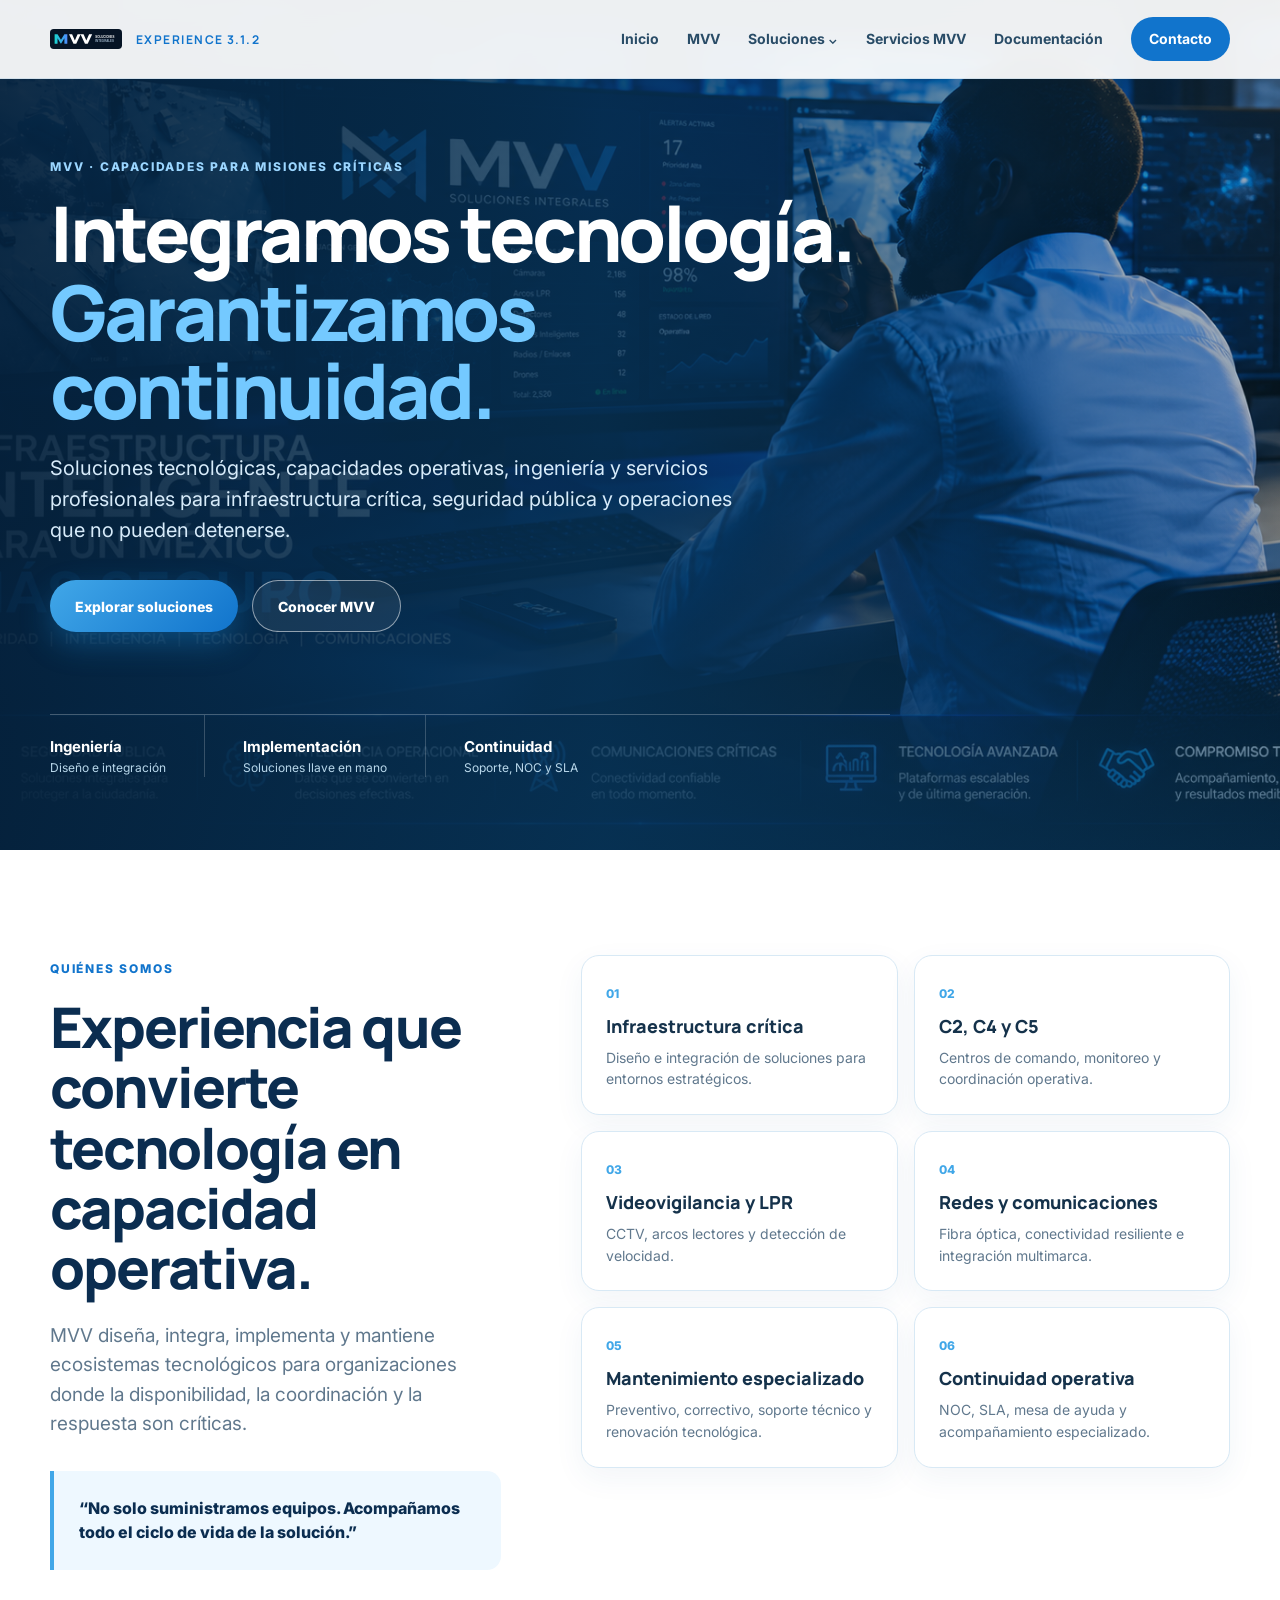
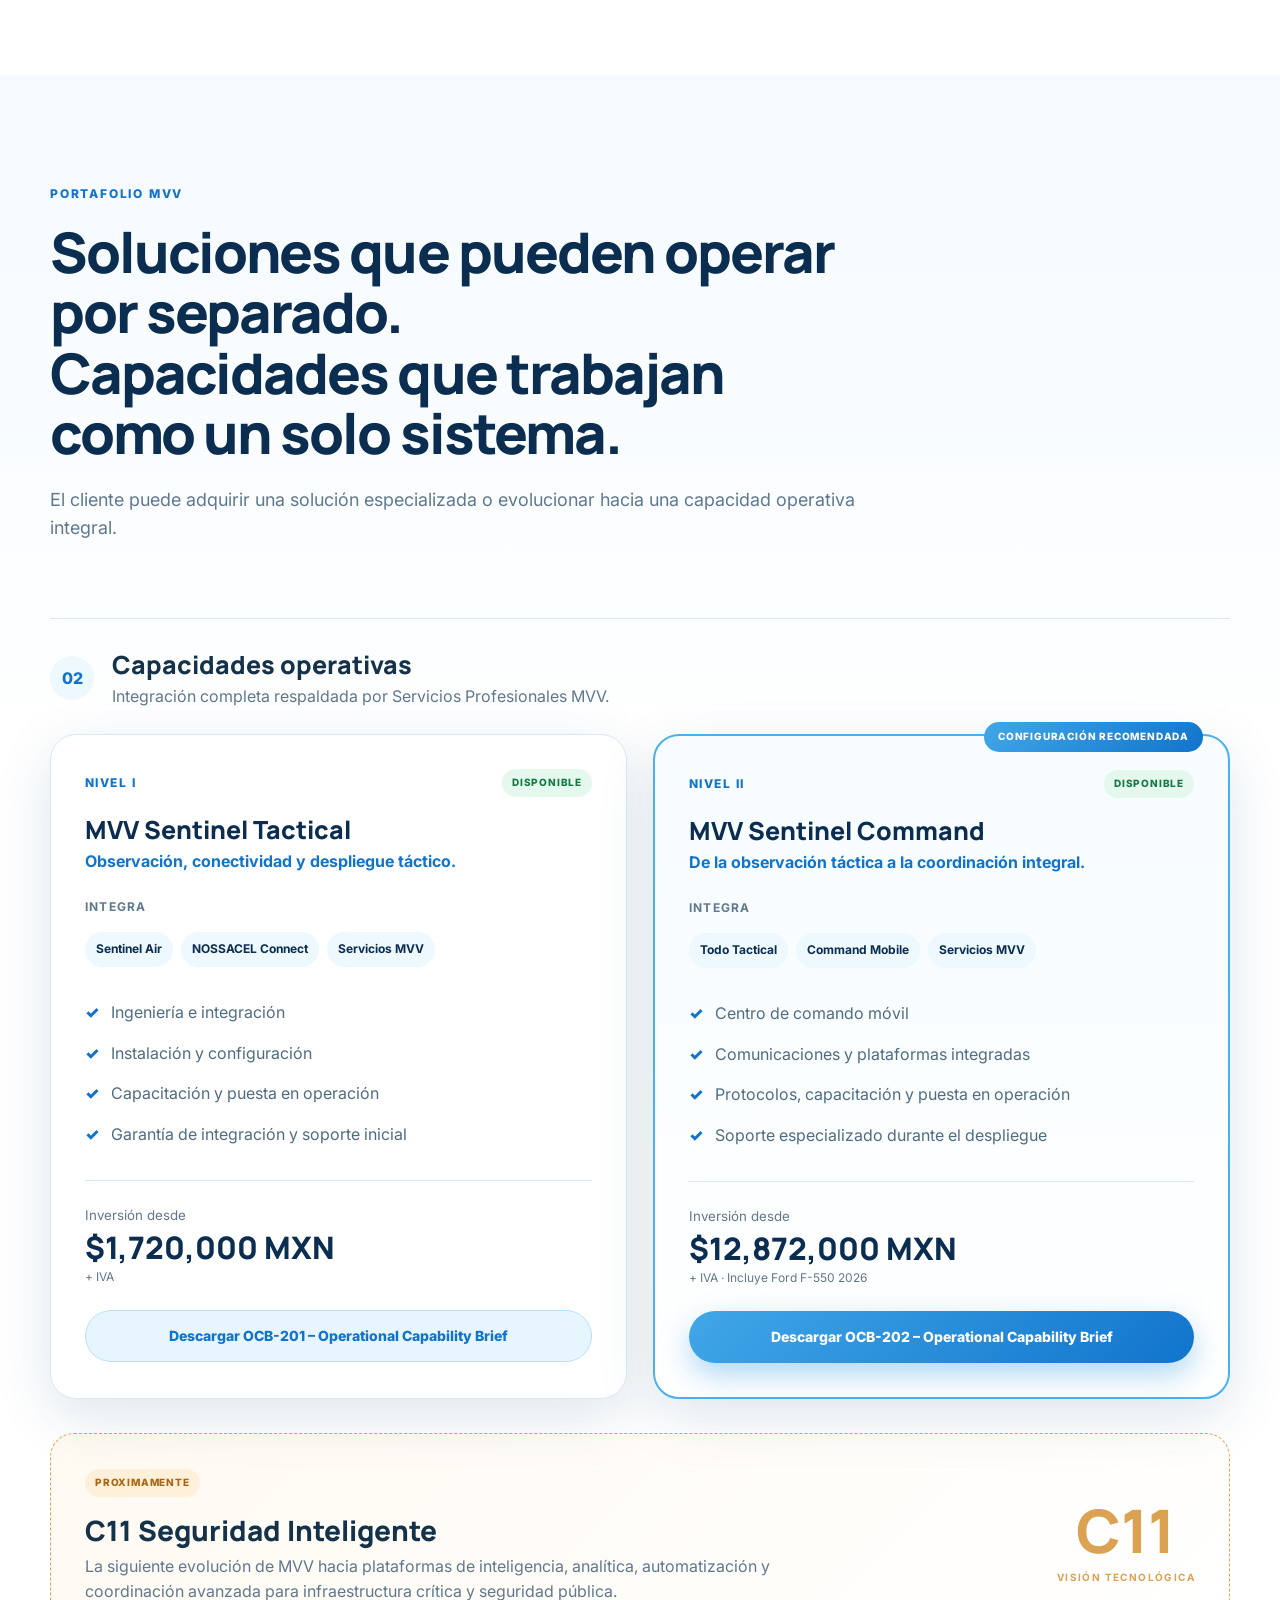
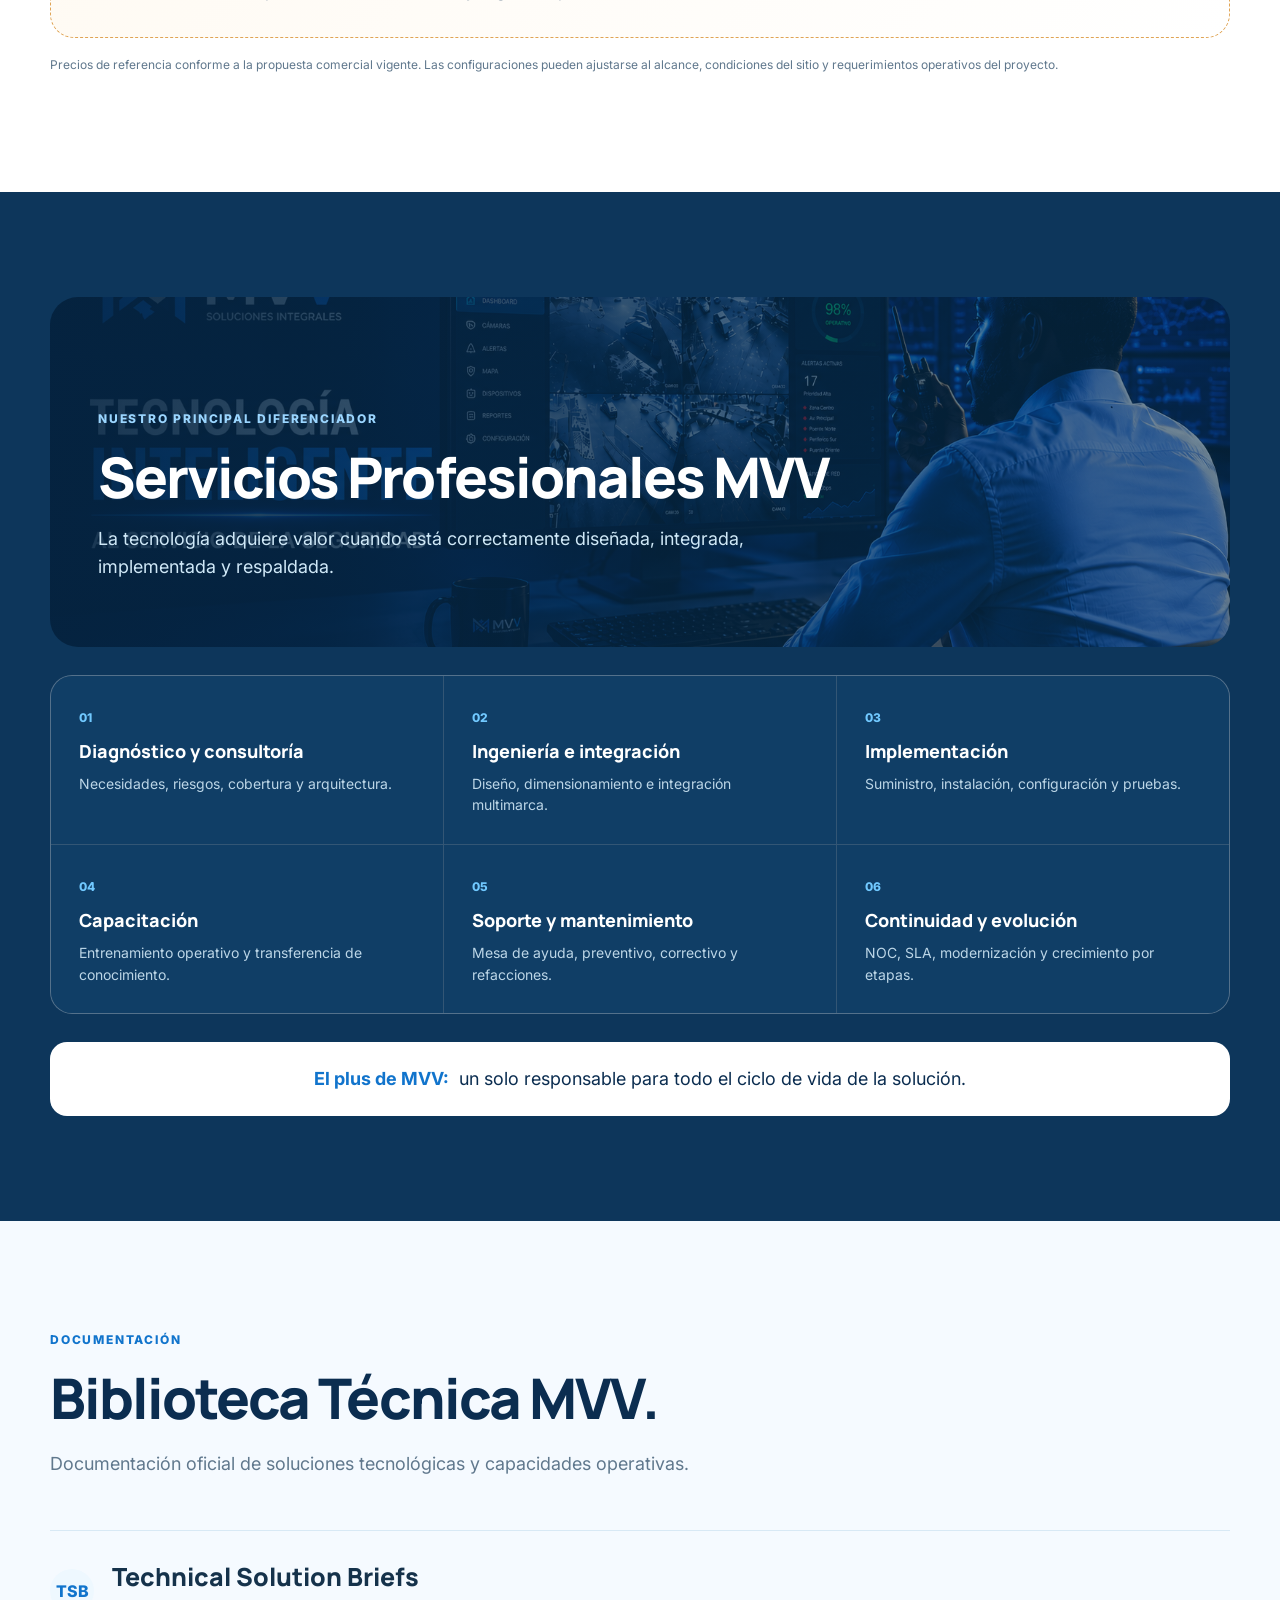
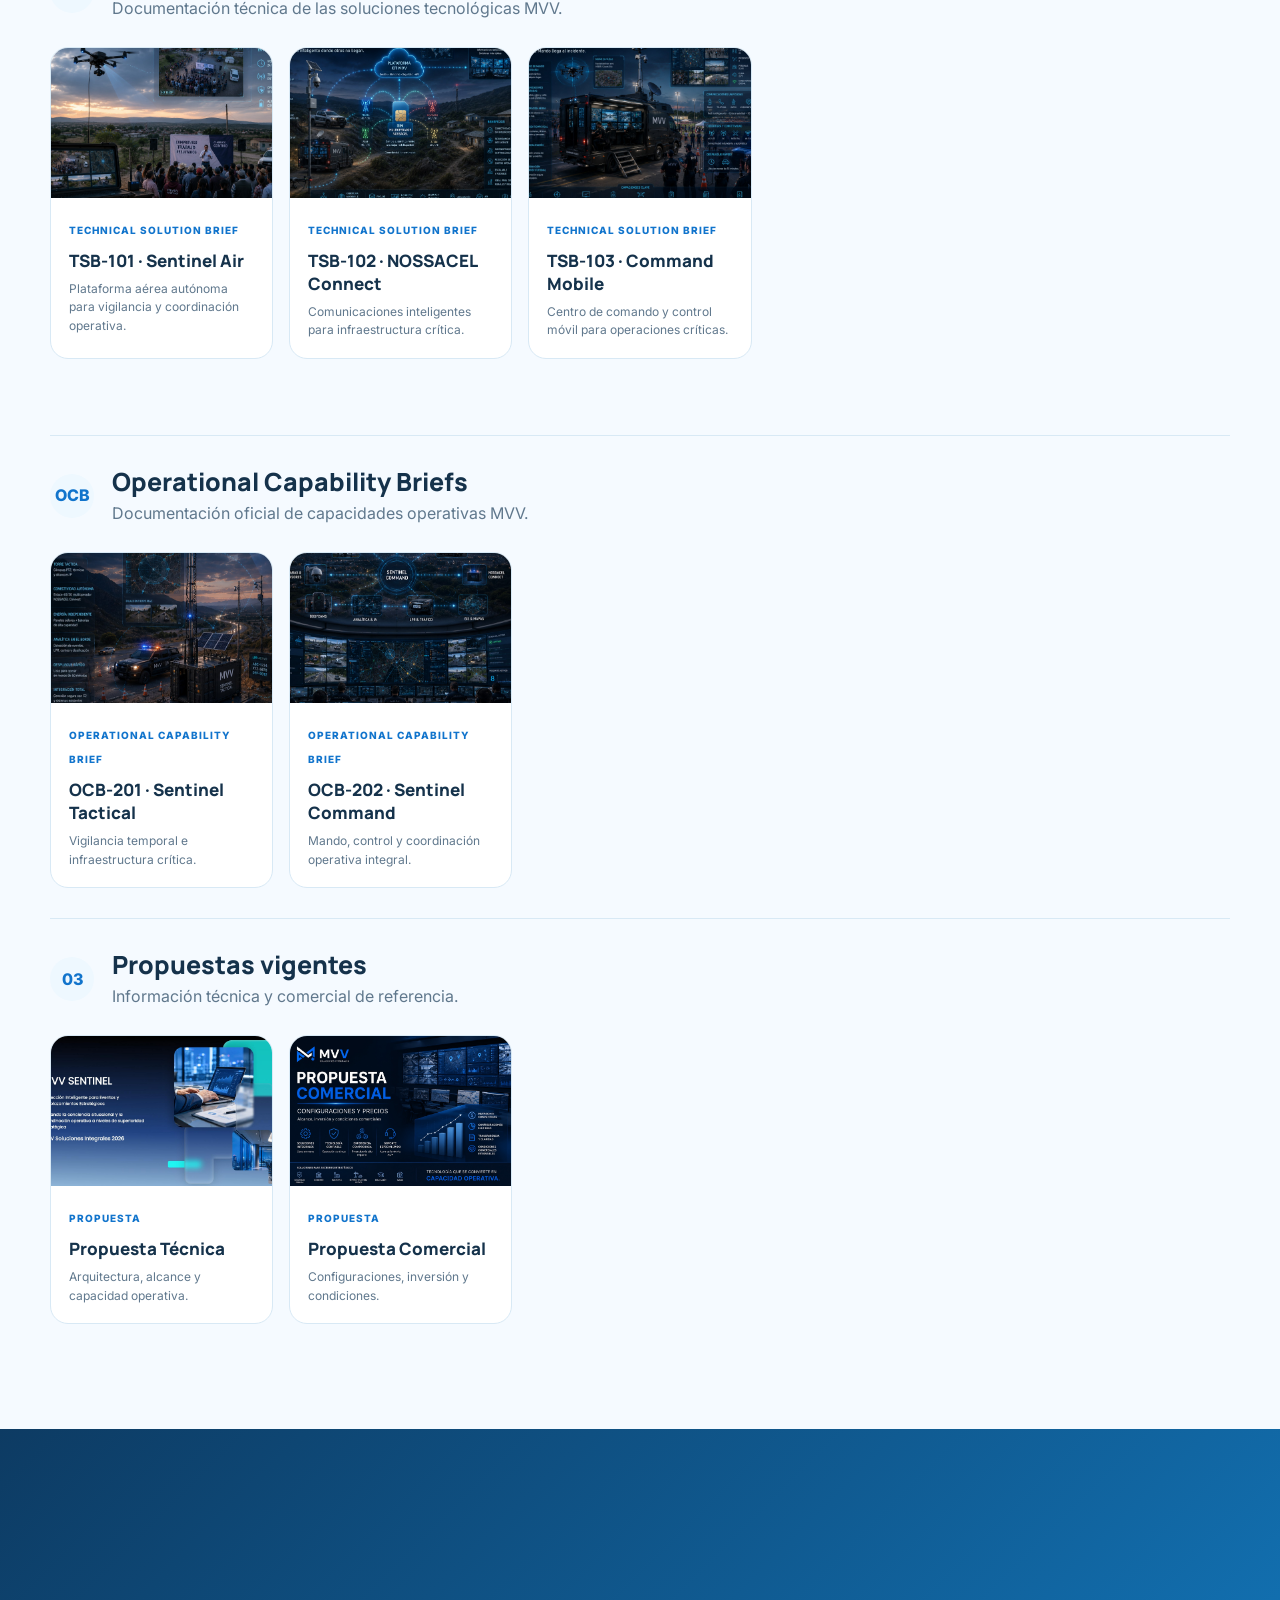
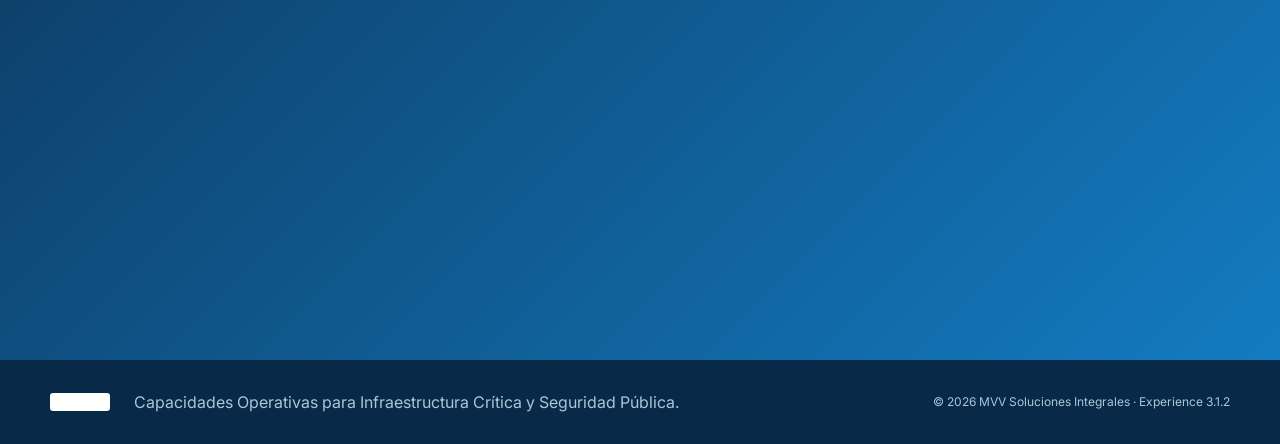
==== index.html @ 158b69bc "Update status message for C11 product Y OCULTA PROPUESTAS VIGENTES" ====
<!doctype html>
<html lang="es">
<head>
  <meta charset="utf-8">
  <meta name="viewport" content="width=device-width, initial-scale=1">
  <meta name="description" content="MVV Experience 3.1.2: soluciones tecnológicas, capacidades operativas y servicios profesionales para infraestructura crítica y seguridad pública.">
  <title>MVV Experience 3.1.2</title>
  <link rel="preconnect" href="https://fonts.googleapis.com">
  <link rel="preconnect" href="https://fonts.gstatic.com" crossorigin>
  <link href="https://fonts.googleapis.com/css2?family=Inter:wght@400;500;600;700;800&family=Manrope:wght@600;700;800&display=swap" rel="stylesheet">
  <link rel="stylesheet" href="styles.css">
</head>
<body>
<header class="site-header" id="top">
  <div class="container nav-wrap">
    <a href="#inicio" class="brand" aria-label="MVV inicio">
      <img src="assets/images/mvv-logo.svg" alt="MVV Soluciones Integrales">
      <span>Experience 3.1.2</span>
    </a>
    <button class="menu-toggle" aria-label="Abrir menú" aria-expanded="false"><span></span><span></span><span></span></button>
    <nav class="main-nav" aria-label="Navegación principal">
      <a href="#inicio">Inicio</a>
      <a href="#mvv">MVV</a>
      <div class="nav-dropdown">
        <button>Soluciones <span>⌄</span></button>
        <div class="dropdown-panel">
          <strong>Soluciones tecnológicas</strong>
          <a href="#air">MVV Sentinel Air</a>
          <a href="#connect">MVV NOSSACEL Connect</a>
          <a href="#mobile">MVV Command Mobile</a>
          <strong>Capacidades operativas</strong>
          <a href="#tactical">MVV Sentinel Tactical</a>
          <a href="#command">MVV Sentinel Command</a>
          <a href="#c11">C11 Seguridad Inteligente</a>
        </div>
      </div>
      <a href="#servicios">Servicios MVV</a>
      <a href="#documentacion">Documentación</a>
      <a href="#contacto" class="nav-cta">Contacto</a>
    </nav>
  </div>
</header>

<main>
<section class="hero" id="inicio">
  <div class="hero-media"></div>
  <div class="hero-overlay"></div>
  <div class="container hero-content reveal">
    <span class="eyebrow light">MVV · Capacidades para misiones críticas</span>
    <h1>Integramos tecnología.<br><span>Garantizamos continuidad.</span></h1>
    <p>Soluciones tecnológicas, capacidades operativas, ingeniería y servicios profesionales para infraestructura crítica, seguridad pública y operaciones que no pueden detenerse.</p>
    <div class="hero-actions">
      <a class="btn btn-primary" href="#soluciones">Explorar soluciones</a>
      <a class="btn btn-ghost" href="#mvv">Conocer MVV</a>
    </div>
    <div class="hero-proof">
      <div><b>Ingeniería</b><span>Diseño e integración</span></div>
      <div><b>Implementación</b><span>Soluciones llave en mano</span></div>
      <div><b>Continuidad</b><span>Soporte, NOC y SLA</span></div>
    </div>
  </div>
</section>

<section class="section mvv" id="mvv">
  <div class="container split">
    <div class="reveal">
      <span class="eyebrow">Quiénes somos</span>
      <h2>Experiencia que convierte tecnología en capacidad operativa.</h2>
      <p class="lead">MVV diseña, integra, implementa y mantiene ecosistemas tecnológicos para organizaciones donde la disponibilidad, la coordinación y la respuesta son críticas.</p>
      <div class="quote">“No solo suministramos equipos. Acompañamos todo el ciclo de vida de la solución.”</div>
    </div>
    <div class="experience-grid reveal">
      <article><span>01</span><h3>Infraestructura crítica</h3><p>Diseño e integración de soluciones para entornos estratégicos.</p></article>
      <article><span>02</span><h3>C2, C4 y C5</h3><p>Centros de comando, monitoreo y coordinación operativa.</p></article>
      <article><span>03</span><h3>Videovigilancia y LPR</h3><p>CCTV, arcos lectores y detección de velocidad.</p></article>
      <article><span>04</span><h3>Redes y comunicaciones</h3><p>Fibra óptica, conectividad resiliente e integración multimarca.</p></article>
      <article><span>05</span><h3>Mantenimiento especializado</h3><p>Preventivo, correctivo, soporte técnico y renovación tecnológica.</p></article>
      <article><span>06</span><h3>Continuidad operativa</h3><p>NOC, SLA, mesa de ayuda y acompañamiento especializado.</p></article>
    </div>
  </div>
</section>

<section class="section solutions" id="soluciones">
  <div class="container">
    <div class="section-head reveal">
      <span class="eyebrow">Portafolio MVV</span>
      <h2>Soluciones que pueden operar por separado.<br>Capacidades que trabajan como un solo sistema.</h2>
      <p>El cliente puede adquirir una solución especializada o evolucionar hacia una capacidad operativa integral.</p>
    </div>
<!--
    <div class="family-title reveal"><span>01</span><div><h3>Soluciones tecnológicas</h3><p>Disponibles de forma independiente.</p></div></div>
    <div class="solution-grid three">
      <article class="solution-card reveal" id="air">
        <div class="card-image"><img src="assets/images/sentinel-air.jpg" alt="MVV Sentinel Air en operación"></div>
        <div class="card-body"><span class="status available">Disponible</span><h3>MVV Sentinel Air</h3><p class="tagline">Observación aérea persistente.</p><ul><li>Despliegue rápido y operación continua</li><li>Conciencia situacional desde una perspectiva elevada</li><li>Aplicación en seguridad, emergencias y eventos</li></ul><a class="text-link" data-doc="tsb101" href="#">Descargar TSB-101 – Technical Solution Brief →</a></div>
      </article>
      <article class="solution-card reveal" id="connect">
        <div class="card-image"><img src="assets/images/connect.jpg" alt="MVV NOSSACEL Connect comunicaciones críticas"></div>
        <div class="card-body"><span class="status available">Disponible</span><h3>MVV NOSSACEL Connect</h3><p class="tagline">Comunicaciones críticas y conectividad operativa.</p><ul><li>Conectividad multioperador y enlaces de respaldo</li><li>Video, IoT y sitios remotos o temporales</li><li>Integración, configuración y soporte MVV</li></ul><a class="text-link" data-doc="tsb102" href="#">Descargar TSB-102 – Technical Solution Brief →</a></div>
      </article>
      <article class="solution-card reveal" id="mobile">
        <div class="card-image"><img src="assets/images/mobile-command.jpg" alt="MVV Command Mobile centro de comando móvil"></div>
        <div class="card-body"><span class="status available">Disponible</span><h3>MVV Command Mobile</h3><p class="tagline">Centro de comando móvil.</p><ul><li>Coordinación táctica en campo</li><li>Operación, comunicaciones y monitoreo integrados</li><li>Despliegue para eventos, emergencias y misiones especiales</li></ul><a class="text-link" data-doc="tsb103" href="#">Descargar TSB-103 – Technical Solution Brief →</a></div>
      </article>
    </div>
-->
    <div class="family-title operational reveal"><span>02</span><div><h3>Capacidades operativas</h3><p>Integración completa respaldada por Servicios Profesionales MVV.</p></div></div>
    <div class="package-grid">
      <article class="package-card reveal" id="tactical">
        <div class="package-top"><span class="level">Nivel I</span><span class="status available">Disponible</span></div>
        <h3>MVV Sentinel Tactical</h3><p class="package-sub">Observación, conectividad y despliegue táctico.</p>
        <div class="includes"><h4>Integra</h4><div class="chip-row"><span>Sentinel Air</span><span>NOSSACEL Connect</span><span>Servicios MVV</span></div></div>
        <ul class="check-list"><li>Ingeniería e integración</li><li>Instalación y configuración</li><li>Capacitación y puesta en operación</li><li>Garantía de integración y soporte inicial</li></ul>
        <div class="investment"><small>Inversión desde</small><strong>$1,720,000 MXN</strong><span>+ IVA</span></div>
        <a class="btn btn-secondary full" data-doc="ocb201" href="#">Descargar OCB-201 – Operational Capability Brief</a>
      </article>
      <article class="package-card featured reveal" id="command">
        <div class="recommended">Configuración recomendada</div>
        <div class="package-top"><span class="level">Nivel II</span><span class="status available">Disponible</span></div>
        <h3>MVV Sentinel Command</h3><p class="package-sub">De la observación táctica a la coordinación integral.</p>
        <div class="includes"><h4>Integra</h4><div class="chip-row"><span>Todo Tactical</span><span>Command Mobile</span><span>Servicios MVV</span></div></div>
        <ul class="check-list"><li>Centro de comando móvil</li><li>Comunicaciones y plataformas integradas</li><li>Protocolos, capacitación y puesta en operación</li><li>Soporte especializado durante el despliegue</li></ul>
        <div class="investment"><small>Inversión desde</small><strong>$12,872,000 MXN</strong><span>+ IVA · Incluye Ford F-550 2026</span></div>
        <a class="btn btn-primary full" data-doc="ocb202" href="#">Descargar OCB-202 – Operational Capability Brief</a>
      </article>
    </div>

    <article class="c11-card reveal" id="c11">
      <div><span class="status developing">PROXIMAMENTE</span><h3>C11 Seguridad Inteligente</h3><p>La siguiente evolución de MVV hacia plataformas de inteligencia, analítica, automatización y coordinación avanzada para infraestructura crítica y seguridad pública.</p></div>
      <div class="c11-mark">C11<span>visión tecnológica</span></div>
    </article>
    <p class="commercial-note">Precios de referencia conforme a la propuesta comercial vigente. Las configuraciones pueden ajustarse al alcance, condiciones del sitio y requerimientos operativos del proyecto.</p>
  </div>
</section>

<section class="section services" id="servicios">
  <div class="container">
    <div class="services-hero reveal"><div><span class="eyebrow light">Nuestro principal diferenciador</span><h2>Servicios Profesionales MVV</h2><p>La tecnología adquiere valor cuando está correctamente diseñada, integrada, implementada y respaldada.</p></div></div>
    <div class="service-flow reveal">
      <article><span>01</span><h3>Diagnóstico y consultoría</h3><p>Necesidades, riesgos, cobertura y arquitectura.</p></article>
      <article><span>02</span><h3>Ingeniería e integración</h3><p>Diseño, dimensionamiento e integración multimarca.</p></article>
      <article><span>03</span><h3>Implementación</h3><p>Suministro, instalación, configuración y pruebas.</p></article>
      <article><span>04</span><h3>Capacitación</h3><p>Entrenamiento operativo y transferencia de conocimiento.</p></article>
      <article><span>05</span><h3>Soporte y mantenimiento</h3><p>Mesa de ayuda, preventivo, correctivo y refacciones.</p></article>
      <article><span>06</span><h3>Continuidad y evolución</h3><p>NOC, SLA, modernización y crecimiento por etapas.</p></article>
    </div>
    <div class="service-statement reveal"><strong>El plus de MVV:</strong><span>un solo responsable para todo el ciclo de vida de la solución.</span></div>
  </div>
</section>

<section class="section docs" id="documentacion">
  <div class="container">
    <div class="section-head reveal"><span class="eyebrow">Documentación</span><h2>Biblioteca Técnica MVV.</h2><p>Documentación oficial de soluciones tecnológicas y capacidades operativas.</p></div>
    <div class="family-title reveal"><span>TSB</span><div><h3>Technical Solution Briefs</h3><p>Documentación técnica de las soluciones tecnológicas MVV.</p></div></div>
    <div class="docs-grid">
      <a class="doc-card reveal" data-doc="tsb101" href="#"><img src="assets/images/sentinel-air.jpg" alt="TSB-101 MVV Sentinel Air"><div><span>Technical Solution Brief</span><h3>TSB-101 · Sentinel Air</h3><p>Plataforma aérea autónoma para vigilancia y coordinación operativa.</p></div></a>
      <a class="doc-card reveal" data-doc="tsb102" href="#"><img src="assets/images/connect.jpg" alt="TSB-102 MVV NOSSACEL Connect"><div><span>Technical Solution Brief</span><h3>TSB-102 · NOSSACEL Connect</h3><p>Comunicaciones inteligentes para infraestructura crítica.</p></div></a>
      <a class="doc-card reveal" data-doc="tsb103" href="#"><img src="assets/images/mobile-command.jpg" alt="TSB-103 MVV Command Mobile"><div><span>Technical Solution Brief</span><h3>TSB-103 · Command Mobile</h3><p>Centro de comando y control móvil para operaciones críticas.</p></div></a>
    </div>
    <div class="family-title operational reveal"><span>OCB</span><div><h3>Operational Capability Briefs</h3><p>Documentación oficial de capacidades operativas MVV.</p></div></div>
    <div class="docs-grid">
      <a class="doc-card reveal" data-doc="ocb201" href="#"><img src="assets/images/sentinel-tactical.jpg" alt="OCB-201 MVV Sentinel Tactical"><div><span>Operational Capability Brief</span><h3>OCB-201 · Sentinel Tactical</h3><p>Vigilancia temporal e infraestructura crítica.</p></div></a>
      <a class="doc-card reveal" data-doc="ocb202" href="#"><img src="assets/images/sentinel-command.jpg" alt="OCB-202 MVV Sentinel Command"><div><span>Operational Capability Brief</span><h3>OCB-202 · Sentinel Command</h3><p>Mando, control y coordinación operativa integral.</p></div></a>
    </div>
    <div class="family-title reveal"><span>03</span><div><h3>Propuestas vigentes</h3><p>Información técnica y comercial de referencia.</p></div></div>
    <div class="docs-grid">
      <a class="doc-card reveal" data-doc="technical" href="#"><img src="assets/images/thumb_Propuesta_Tecnica_MVV_Sentinel.jpg" alt="Propuesta técnica"><div><span>Propuesta</span><h3>Propuesta Técnica</h3><p>Arquitectura, alcance y capacidad operativa.</p></div></a>
      <a class="doc-card reveal" data-doc="commercial" href="#"><img src="assets/images/thumb_Propuesta_Comercial_MVV_Sentinel.jpg" alt="Propuesta comercial"><div><span>Propuesta</span><h3>Propuesta Comercial</h3><p>Configuraciones, inversión y condiciones.</p></div></a>
    </div>
  </div>
</section>

<section class="section contact" id="contacto">
  <div class="container contact-grid">
    <div class="reveal"><span class="eyebrow light">Contacto</span><h2>Hablemos de su próximo proyecto.</h2><p>Diseñemos una solución alineada con sus necesidades operativas, técnicas y presupuestales.</p><div class="contact-actions"><a class="btn btn-white" href="mailto:informes@mvv.com.mx">Enviar correo</a><a class="btn btn-outline-white" id="whatsapp" href="#">WhatsApp</a></div></div>
    <div class="contact-card reveal"><div class="person"><h3>Carlos Vázquez</h3><span>MVV Soluciones Integrales</span><a href="tel:+525543708747">+52 55 4370 8747</a><a href="mailto:informes@mvv.com.mx">informes@mvv.com.mx</a><a href="https://www.mvv.com.mx" target="_blank" rel="noopener">www.mvv.com.mx</a></div><div class="qr"><img src="assets/images/qr-carlos-vazquez.png" alt="Código QR de contacto"><span>Escanee para guardar el contacto</span><a href="assets/contact/Carlos_Vazquez_MVV.vcf" download>Descargar vCard</a></div></div>
  </div>
</section>
</main>

<footer><div class="container"><img src="assets/images/mvv-logo.svg" alt="MVV"><p>Capacidades Operativas para Infraestructura Crítica y Seguridad Pública.</p><span>© 2026 MVV Soluciones Integrales · Experience 3.1.2</span></div></footer>
<script src="config.js"></script><script src="script.js"></script>
</body>
</html>
---- styles.css ----
:root{--blue:#1174cc;--blue2:#41a7e8;--navy:#0b2d50;--ink:#15324b;--muted:#60788d;--pale:#eef8ff;--line:#d8e9f5;--white:#fff;--shadow:0 18px 55px rgba(16,69,110,.13);--radius:22px}*{box-sizing:border-box}html{scroll-behavior:smooth}body{margin:0;font-family:Inter,Arial,sans-serif;color:var(--ink);background:#fff;line-height:1.55}img{max-width:100%;display:block}a{text-decoration:none;color:inherit}.container{width:min(1180px,calc(100% - 40px));margin:auto}.site-header{position:fixed;top:0;left:0;right:0;z-index:1000;background:rgba(255,255,255,.93);backdrop-filter:blur(14px);border-bottom:1px solid rgba(31,116,176,.12)}.nav-wrap{height:78px;display:flex;align-items:center;justify-content:space-between}.brand{display:flex;align-items:center;gap:14px}.brand img{width:72px;height:42px;object-fit:contain}.brand span{font:700 12px Manrope,sans-serif;color:var(--blue);letter-spacing:.12em;text-transform:uppercase}.main-nav{display:flex;align-items:center;gap:28px;font-size:14px;font-weight:700;color:#294c67}.main-nav>a,.nav-dropdown>button{padding:26px 0;border:0;background:none;font:inherit;color:inherit;cursor:pointer}.main-nav a:hover,.nav-dropdown button:hover{color:var(--blue)}.nav-cta{background:var(--blue)!important;color:#fff!important;padding:11px 18px!important;border-radius:999px}.nav-dropdown{position:relative}.nav-dropdown button span{font-size:12px}.dropdown-panel{display:none;position:absolute;top:64px;left:-24px;width:280px;background:#fff;border:1px solid var(--line);border-radius:18px;padding:16px;box-shadow:var(--shadow)}.nav-dropdown:hover .dropdown-panel,.nav-dropdown:focus-within .dropdown-panel{display:grid}.dropdown-panel strong{font-size:11px;text-transform:uppercase;letter-spacing:.12em;color:var(--blue);padding:9px 10px 4px}.dropdown-panel a{padding:8px 10px;border-radius:9px;font-weight:600}.dropdown-panel a:hover{background:var(--pale)}.menu-toggle{display:none;border:0;background:transparent}.menu-toggle span{display:block;width:26px;height:2px;background:var(--navy);margin:5px}.hero{position:relative;min-height:850px;display:flex;align-items:center;color:#fff;overflow:hidden}.hero-media{position:absolute;inset:0;background:url('assets/images/hero-control-room.png') center/cover no-repeat;transform:scale(1.02)}.hero-overlay{position:absolute;inset:0;background:linear-gradient(90deg,rgba(5,34,61,.94) 0%,rgba(7,52,88,.82) 47%,rgba(11,63,99,.28) 100%),linear-gradient(0deg,rgba(8,52,88,.6),transparent 45%)}.hero-content{position:relative;padding-top:80px}.eyebrow{display:inline-block;color:var(--blue);font-size:12px;font-weight:800;letter-spacing:.15em;text-transform:uppercase;margin-bottom:18px}.eyebrow.light{color:#9bd6ff}.hero h1{font:800 clamp(46px,6vw,82px)/1.02 Manrope,sans-serif;letter-spacing:-.045em;margin:0 0 24px;max-width:900px}.hero h1 span{color:#74c9ff}.hero p{font-size:20px;max-width:720px;color:#d7ebfa;margin:0 0 34px}.hero-actions{display:flex;gap:14px;flex-wrap:wrap}.btn{display:inline-flex;justify-content:center;align-items:center;min-height:52px;padding:0 25px;border-radius:999px;font-weight:800;font-size:14px;transition:.25s}.btn:hover{transform:translateY(-2px)}.btn-primary{background:linear-gradient(135deg,var(--blue2),var(--blue));color:#fff;box-shadow:0 12px 30px rgba(22,140,221,.34)}.btn-ghost{border:1px solid rgba(255,255,255,.52);color:#fff;background:rgba(255,255,255,.07)}.btn-secondary{background:#e7f5ff;color:var(--blue);border:1px solid #bce0f8}.btn-white{background:#fff;color:var(--navy)}.btn-outline-white{border:1px solid rgba(255,255,255,.55);color:#fff}.full{width:100%}.hero-proof{display:flex;gap:0;margin-top:82px;max-width:840px;border-top:1px solid rgba(255,255,255,.25)}.hero-proof div{padding:20px 38px 0 0;margin-right:38px;border-right:1px solid rgba(255,255,255,.2)}.hero-proof div:last-child{border:0}.hero-proof b,.hero-proof span{display:block}.hero-proof b{font-size:15px}.hero-proof span{font-size:12px;color:#b9d8eb}.section{padding:105px 0}.split{display:grid;grid-template-columns:.82fr 1.18fr;gap:80px;align-items:start}.section h2{font:800 clamp(34px,4.5vw,56px)/1.08 Manrope,sans-serif;letter-spacing:-.035em;margin:0 0 22px;color:var(--navy)}.lead{font-size:19px;color:var(--muted)}.quote{margin-top:32px;padding:25px;border-left:4px solid var(--blue2);background:var(--pale);font-weight:800;color:var(--navy);border-radius:0 14px 14px 0}.experience-grid{display:grid;grid-template-columns:repeat(2,1fr);gap:16px}.experience-grid article{padding:24px;border:1px solid var(--line);border-radius:18px;background:#fff;box-shadow:0 10px 30px rgba(26,88,129,.06)}.experience-grid span{color:var(--blue2);font-weight:800;font-size:12px}.experience-grid h3{font:800 18px Manrope,sans-serif;margin:9px 0}.experience-grid p{margin:0;color:var(--muted);font-size:14px}.solutions{background:linear-gradient(180deg,#f4faff 0%,#fff 40%)}.section-head{max-width:820px;margin-bottom:52px}.section-head p{font-size:18px;color:var(--muted)}.family-title{display:flex;gap:18px;align-items:center;border-top:1px solid var(--line);padding-top:28px;margin:30px 0 24px}.family-title>span{width:44px;height:44px;border-radius:50%;display:grid;place-items:center;background:var(--pale);color:var(--blue);font-weight:800}.family-title h3{margin:0;font:800 25px Manrope}.family-title p{margin:2px 0;color:var(--muted)}.family-title.operational{margin-top:76px}.solution-grid{display:grid;gap:22px}.solution-grid.three{grid-template-columns:repeat(3,1fr)}.solution-card{background:#fff;border:1px solid var(--line);border-radius:var(--radius);overflow:hidden;box-shadow:var(--shadow)}.card-image{height:225px;overflow:hidden;background:#d9eefb}.card-image img{width:100%;height:100%;object-fit:cover;transition:.5s}.solution-card:hover .card-image img{transform:scale(1.04)}.card-body{padding:25px}.status{display:inline-flex;padding:6px 10px;border-radius:999px;font-size:10px;font-weight:800;text-transform:uppercase;letter-spacing:.08em}.available{background:#e5f8ee;color:#157a43}.developing{background:#fff0da;color:#aa6415}.card-body h3,.package-card h3{font:800 25px Manrope;margin:15px 0 2px;color:var(--navy)}.tagline,.package-sub{margin:0 0 17px;color:var(--blue);font-weight:700}.card-body ul{padding-left:18px;color:var(--muted);font-size:14px;min-height:105px}.text-link{font-weight:800;color:var(--blue)}.package-grid{display:grid;grid-template-columns:1fr 1fr;gap:26px;align-items:stretch}.package-card{position:relative;background:#fff;border:1px solid var(--line);border-radius:26px;padding:34px;box-shadow:var(--shadow)}.package-card.featured{border:2px solid #4ab1ed;background:linear-gradient(180deg,#f6fcff,#fff)}.recommended{position:absolute;right:25px;top:-14px;background:linear-gradient(135deg,var(--blue2),var(--blue));color:#fff;border-radius:999px;padding:7px 14px;font-size:10px;font-weight:800;text-transform:uppercase;letter-spacing:.08em}.package-top{display:flex;justify-content:space-between;align-items:center}.level{font-size:12px;font-weight:800;color:var(--blue);text-transform:uppercase;letter-spacing:.12em}.includes{margin:24px 0}.includes h4{font-size:12px;text-transform:uppercase;letter-spacing:.1em;color:var(--muted)}.chip-row{display:flex;flex-wrap:wrap;gap:8px}.chip-row span{background:var(--pale);color:var(--navy);font-size:12px;font-weight:700;padding:8px 11px;border-radius:999px}.check-list{padding:0;list-style:none;margin:25px 0}.check-list li{padding:8px 0 8px 26px;position:relative;color:#506c81}.check-list li:before{content:'✓';position:absolute;left:0;color:var(--blue);font-weight:900}.investment{border-top:1px solid var(--line);padding:24px 0;display:grid}.investment small{color:var(--muted)}.investment strong{font:800 31px Manrope;color:var(--navy)}.investment span{font-size:12px;color:var(--muted)}.c11-card{margin-top:34px;border:1px dashed #e0a454;border-radius:24px;padding:34px;display:flex;justify-content:space-between;align-items:center;background:linear-gradient(135deg,#fffaf2,#fff)}.c11-card h3{font:800 28px Manrope;margin:14px 0 5px}.c11-card p{max-width:720px;color:var(--muted);margin:0}.c11-mark{font:800 60px Manrope;color:#dba252;text-align:center}.c11-mark span{display:block;font:700 10px Inter;text-transform:uppercase;letter-spacing:.14em}.commercial-note{font-size:12px;color:var(--muted);margin-top:18px}.services{background:#0d365b;color:#fff}.services-hero{min-height:350px;border-radius:28px;background:linear-gradient(90deg,rgba(5,37,67,.93),rgba(7,58,96,.54)),url('assets/images/services-field.png') center/cover;display:flex;align-items:end;padding:48px;margin-bottom:28px}.services-hero h2{color:#fff;margin-bottom:15px}.services-hero p{max-width:660px;color:#cfe8f7;font-size:18px}.service-flow{display:grid;grid-template-columns:repeat(3,1fr);gap:1px;background:rgba(255,255,255,.16);border:1px solid rgba(255,255,255,.16);border-radius:22px;overflow:hidden}.service-flow article{background:#103e66;padding:28px}.service-flow span{color:#71c9ff;font-weight:800;font-size:12px}.service-flow h3{font:800 18px Manrope;margin:10px 0}.service-flow p{color:#bcd6e7;margin:0;font-size:14px}.service-statement{margin-top:28px;border-radius:17px;background:#fff;color:var(--navy);padding:23px 28px;display:flex;gap:10px;justify-content:center;font-size:18px}.service-statement strong{color:var(--blue)}.docs{background:#f5faff}.docs-grid{display:grid;grid-template-columns:repeat(5,1fr);gap:16px}.doc-card{background:#fff;border:1px solid var(--line);border-radius:18px;overflow:hidden;transition:.25s}.doc-card:hover{transform:translateY(-5px);box-shadow:var(--shadow)}.doc-card img{width:100%;height:150px;object-fit:cover}.doc-card div{padding:18px}.doc-card span{font-size:10px;text-transform:uppercase;letter-spacing:.1em;color:var(--blue);font-weight:800}.doc-card h3{font:800 17px Manrope;margin:8px 0}.doc-card p{font-size:12px;color:var(--muted);margin:0}.contact{background:linear-gradient(135deg,#0d3b63,#137bc1);color:#fff}.contact-grid{display:grid;grid-template-columns:.9fr 1.1fr;gap:60px;align-items:center}.contact h2{color:#fff}.contact p{font-size:18px;color:#d4ebfa;max-width:560px}.contact-actions{display:flex;gap:12px;margin-top:28px}.contact-card{background:#fff;color:var(--ink);border-radius:25px;padding:28px;display:grid;grid-template-columns:1fr 180px;gap:25px;box-shadow:0 25px 70px rgba(0,0,0,.18)}.person h3{font:800 25px Manrope;margin:0 0 3px}.person span{color:var(--blue);font-weight:700;display:block;margin-bottom:22px}.person a{display:block;color:var(--muted);margin:8px 0}.qr{text-align:center;border-left:1px solid var(--line);padding-left:24px}.qr img{width:130px;margin:auto}.qr span{display:block;font-size:11px;color:var(--muted);margin:8px}.qr a{font-size:12px;color:var(--blue);font-weight:800}footer{background:#082a48;color:#a9c6da;padding:30px 0}footer .container{display:flex;align-items:center;gap:24px}footer img{width:60px;filter:brightness(0) invert(1)}footer p{margin:0;flex:1}footer span{font-size:12px}.reveal{opacity:0;transform:translateY(22px);transition:opacity .7s ease,transform .7s ease}.reveal.visible{opacity:1;transform:none}@media(max-width:980px){.main-nav{display:none;position:absolute;top:78px;left:0;right:0;background:#fff;padding:18px 25px;box-shadow:var(--shadow);align-items:stretch}.main-nav.open{display:flex;flex-direction:column;gap:0}.main-nav>a,.nav-dropdown>button{padding:12px 0;text-align:left}.dropdown-panel{position:static;display:none;width:100%;box-shadow:none;border:0;padding:5px 10px}.nav-dropdown.open .dropdown-panel{display:grid}.menu-toggle{display:block}.hero{min-height:760px}.split,.contact-grid{grid-template-columns:1fr}.solution-grid.three{grid-template-columns:1fr 1fr}.docs-grid{grid-template-columns:repeat(3,1fr)}.service-flow{grid-template-columns:repeat(2,1fr)}}@media(max-width:700px){.container{width:min(100% - 26px,1180px)}.section{padding:75px 0}.hero{min-height:820px}.hero h1{font-size:47px}.hero p{font-size:17px}.hero-proof{display:grid;grid-template-columns:1fr;margin-top:55px}.hero-proof div{border-right:0;border-bottom:1px solid rgba(255,255,255,.16);padding:13px 0;margin:0}.split,.solution-grid.three,.package-grid,.experience-grid,.docs-grid,.service-flow{grid-template-columns:1fr}.services-hero{padding:28px;min-height:430px}.c11-card{align-items:flex-start;gap:20px;flex-direction:column}.c11-mark{font-size:42px}.contact-card{grid-template-columns:1fr}.qr{border-left:0;border-top:1px solid var(--line);padding:20px 0 0}.contact-actions{flex-direction:column}.service-statement{display:block;text-align:center}footer .container{display:grid;text-align:center;justify-items:center}.brand span{display:none}}
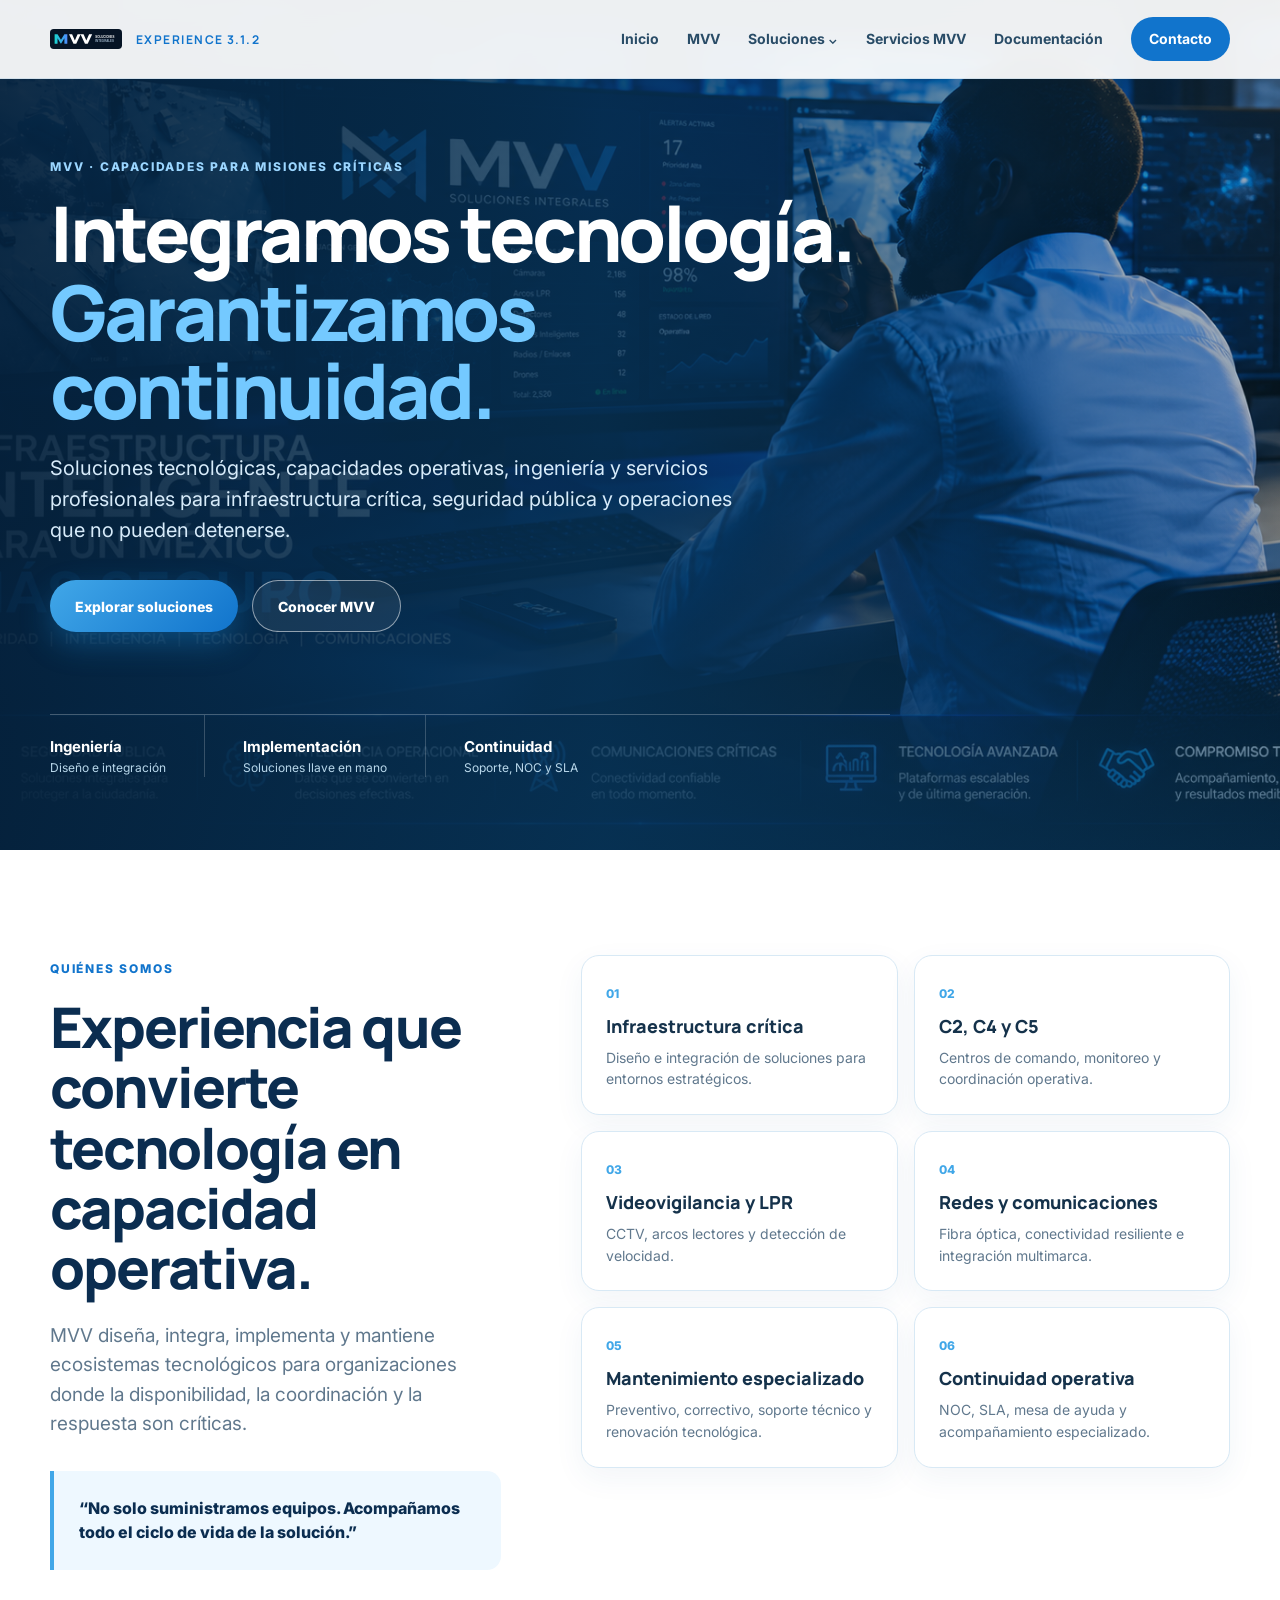
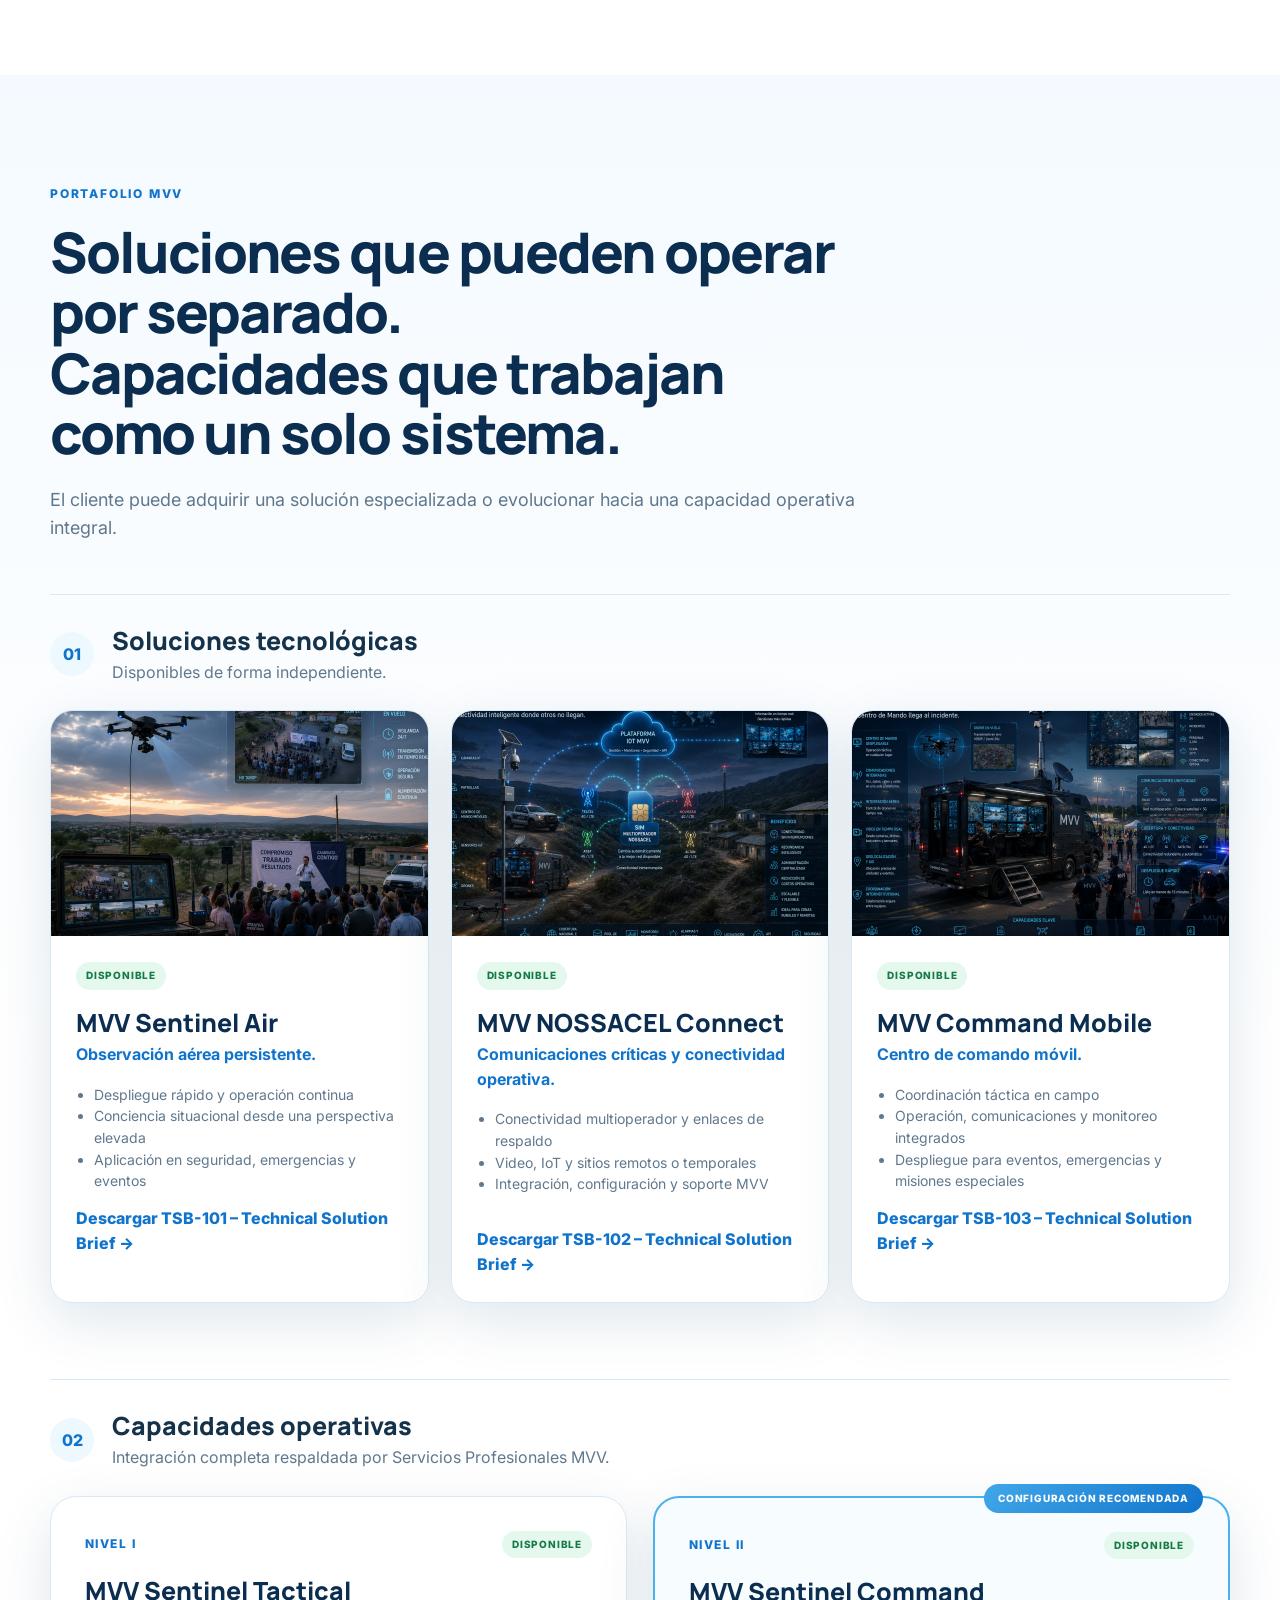
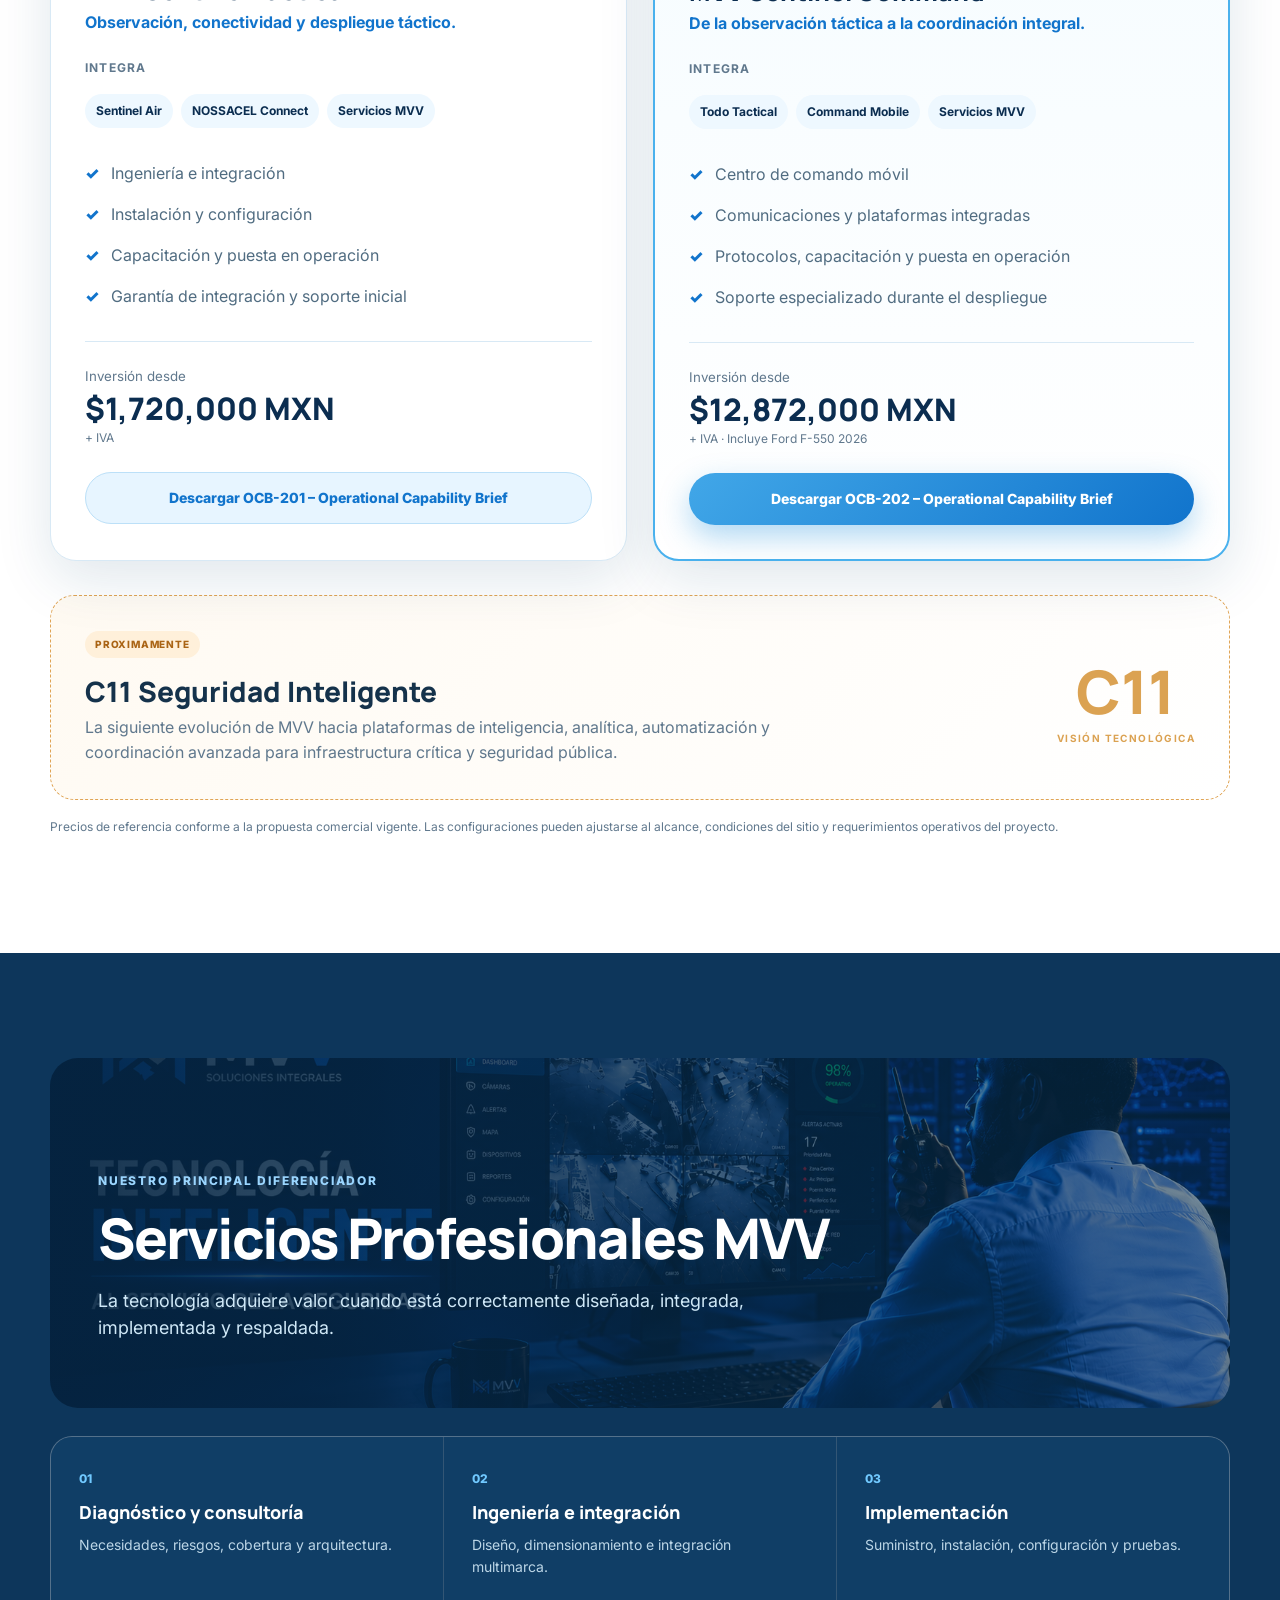
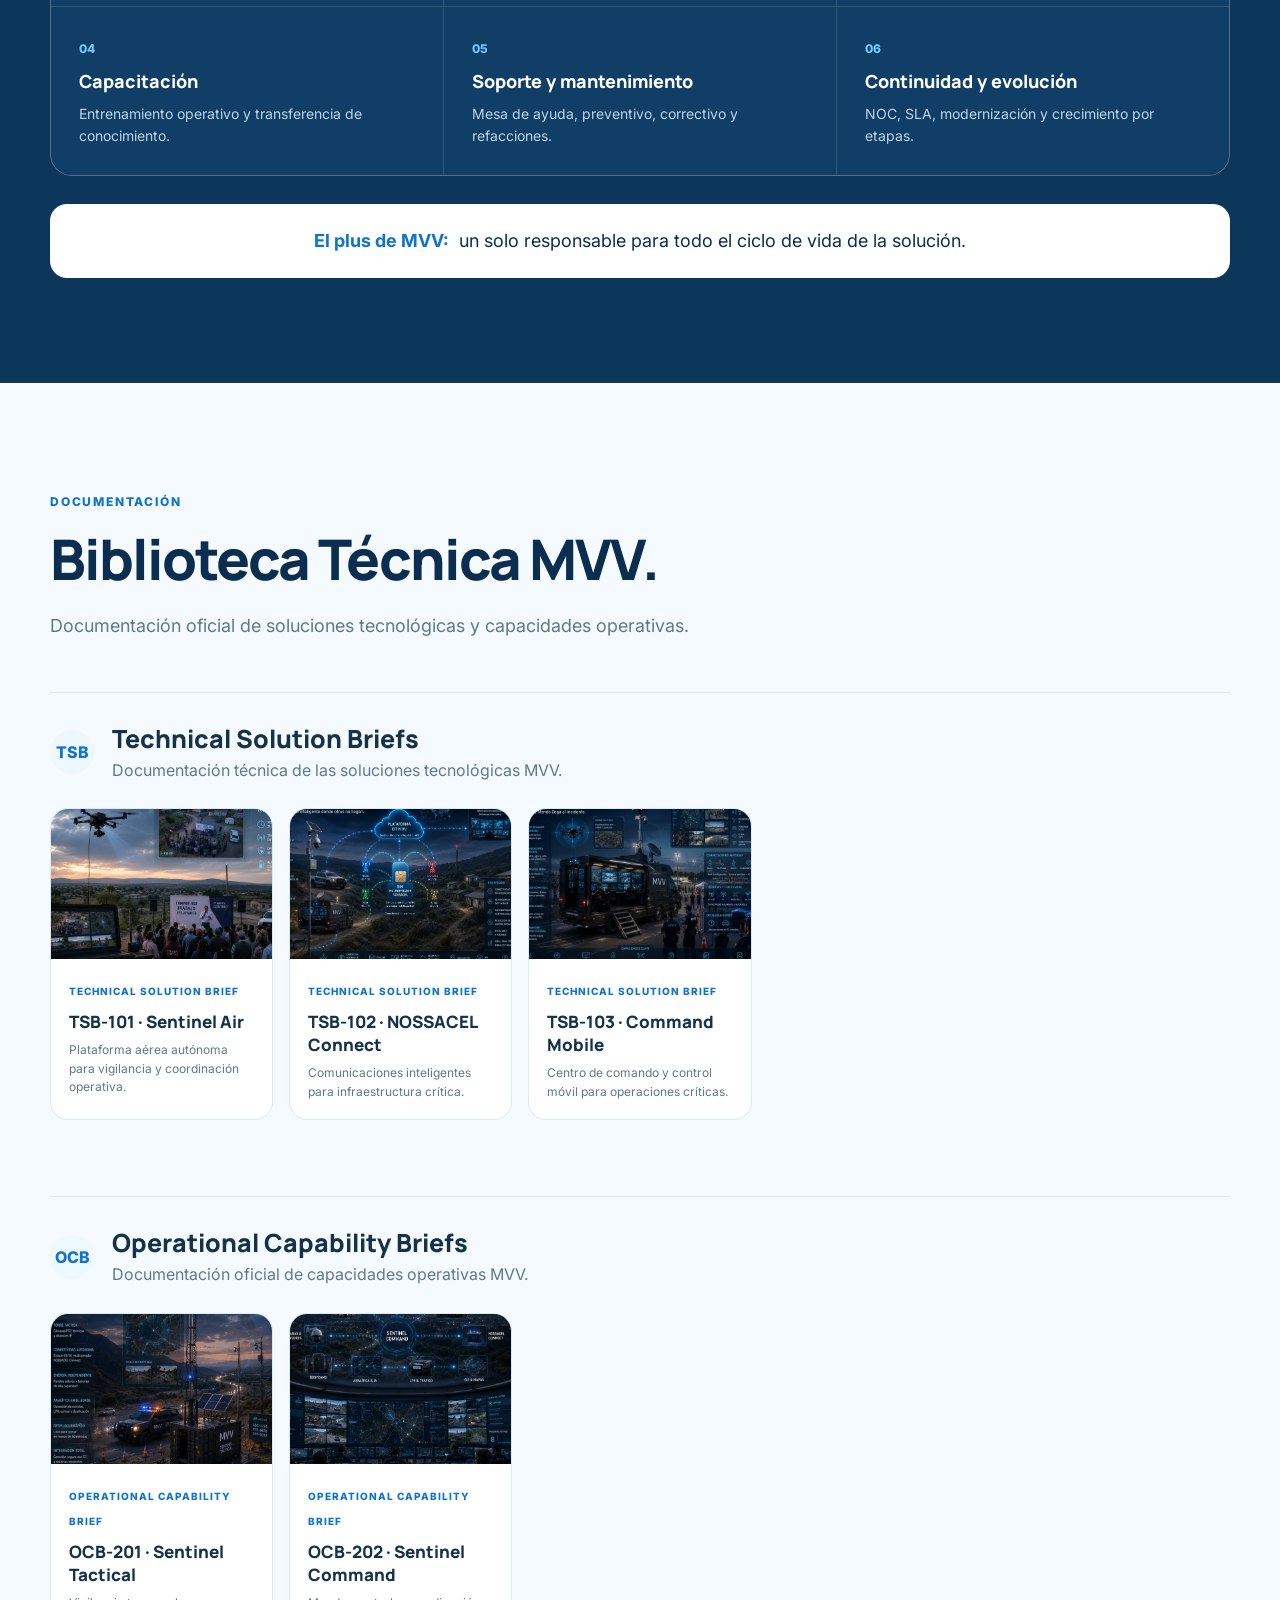
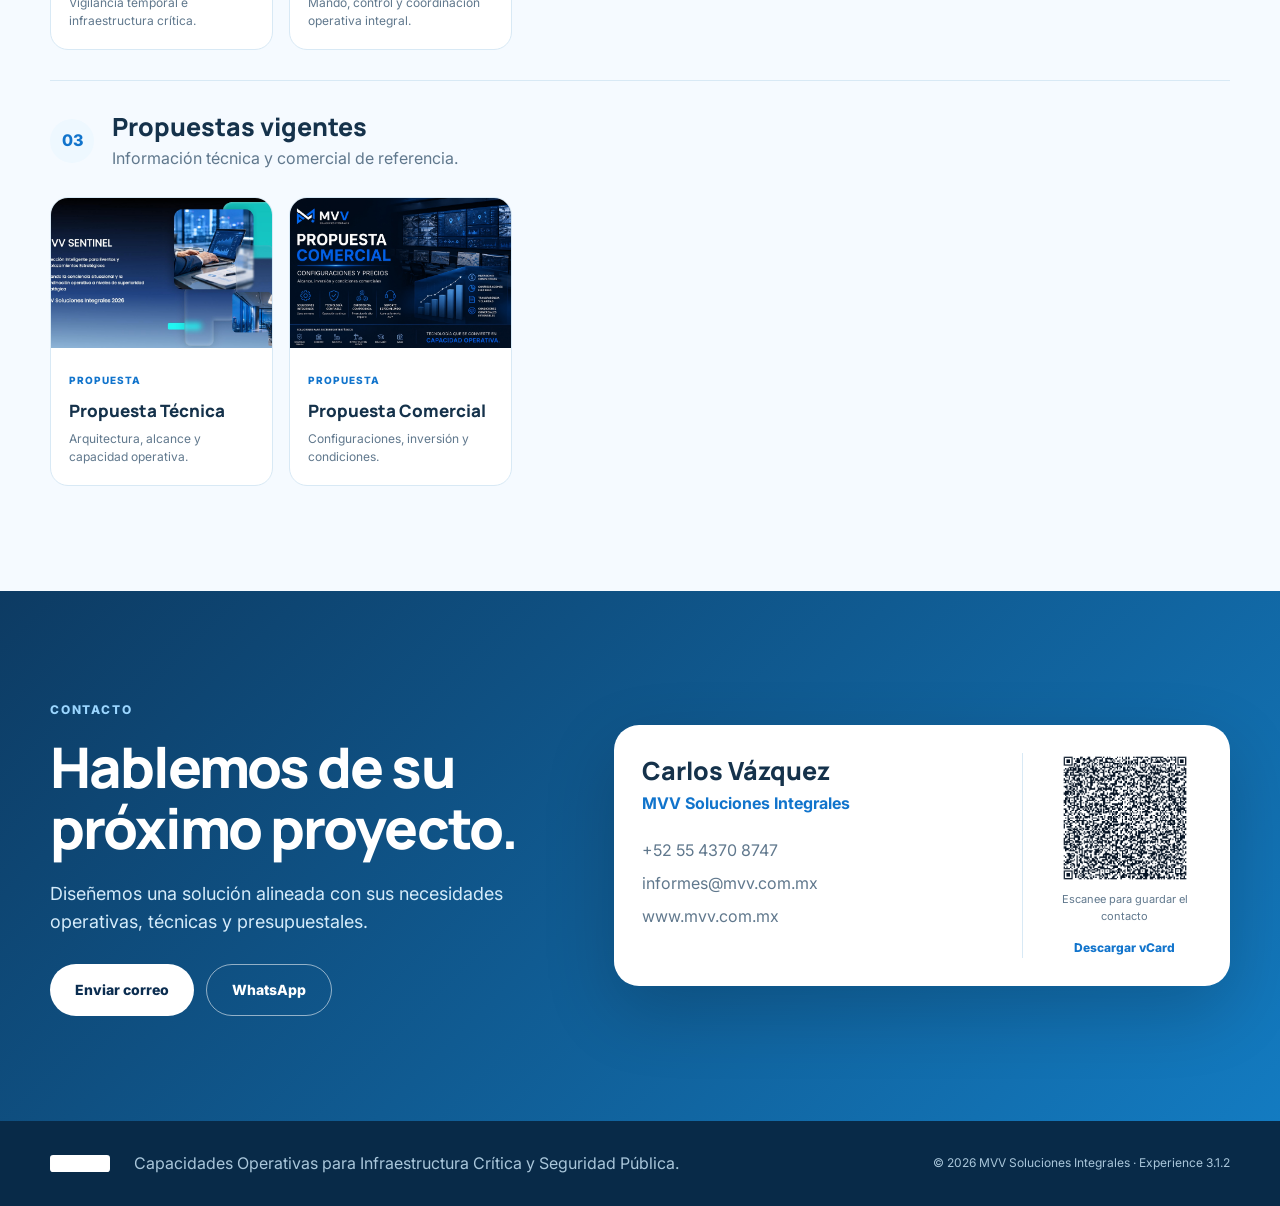
==== commit a63d7e55: "Update index.html to reflect new content structure Removed commented-out section for technological s" ====
--- a/index.html
+++ b/index.html
@@ -87,7 +87,7 @@
       <h2>Soluciones que pueden operar por separado.<br>Capacidades que trabajan como un solo sistema.</h2>
       <p>El cliente puede adquirir una solución especializada o evolucionar hacia una capacidad operativa integral.</p>
     </div>
-<!--
+
     <div class="family-title reveal"><span>01</span><div><h3>Soluciones tecnológicas</h3><p>Disponibles de forma independiente.</p></div></div>
     <div class="solution-grid three">
       <article class="solution-card reveal" id="air">
@@ -103,7 +103,7 @@
         <div class="card-body"><span class="status available">Disponible</span><h3>MVV Command Mobile</h3><p class="tagline">Centro de comando móvil.</p><ul><li>Coordinación táctica en campo</li><li>Operación, comunicaciones y monitoreo integrados</li><li>Despliegue para eventos, emergencias y misiones especiales</li></ul><a class="text-link" data-doc="tsb103" href="#">Descargar TSB-103 – Technical Solution Brief →</a></div>
       </article>
     </div>
--->
+
     <div class="family-title operational reveal"><span>02</span><div><h3>Capacidades operativas</h3><p>Integración completa respaldada por Servicios Profesionales MVV.</p></div></div>
     <div class="package-grid">
       <article class="package-card reveal" id="tactical">
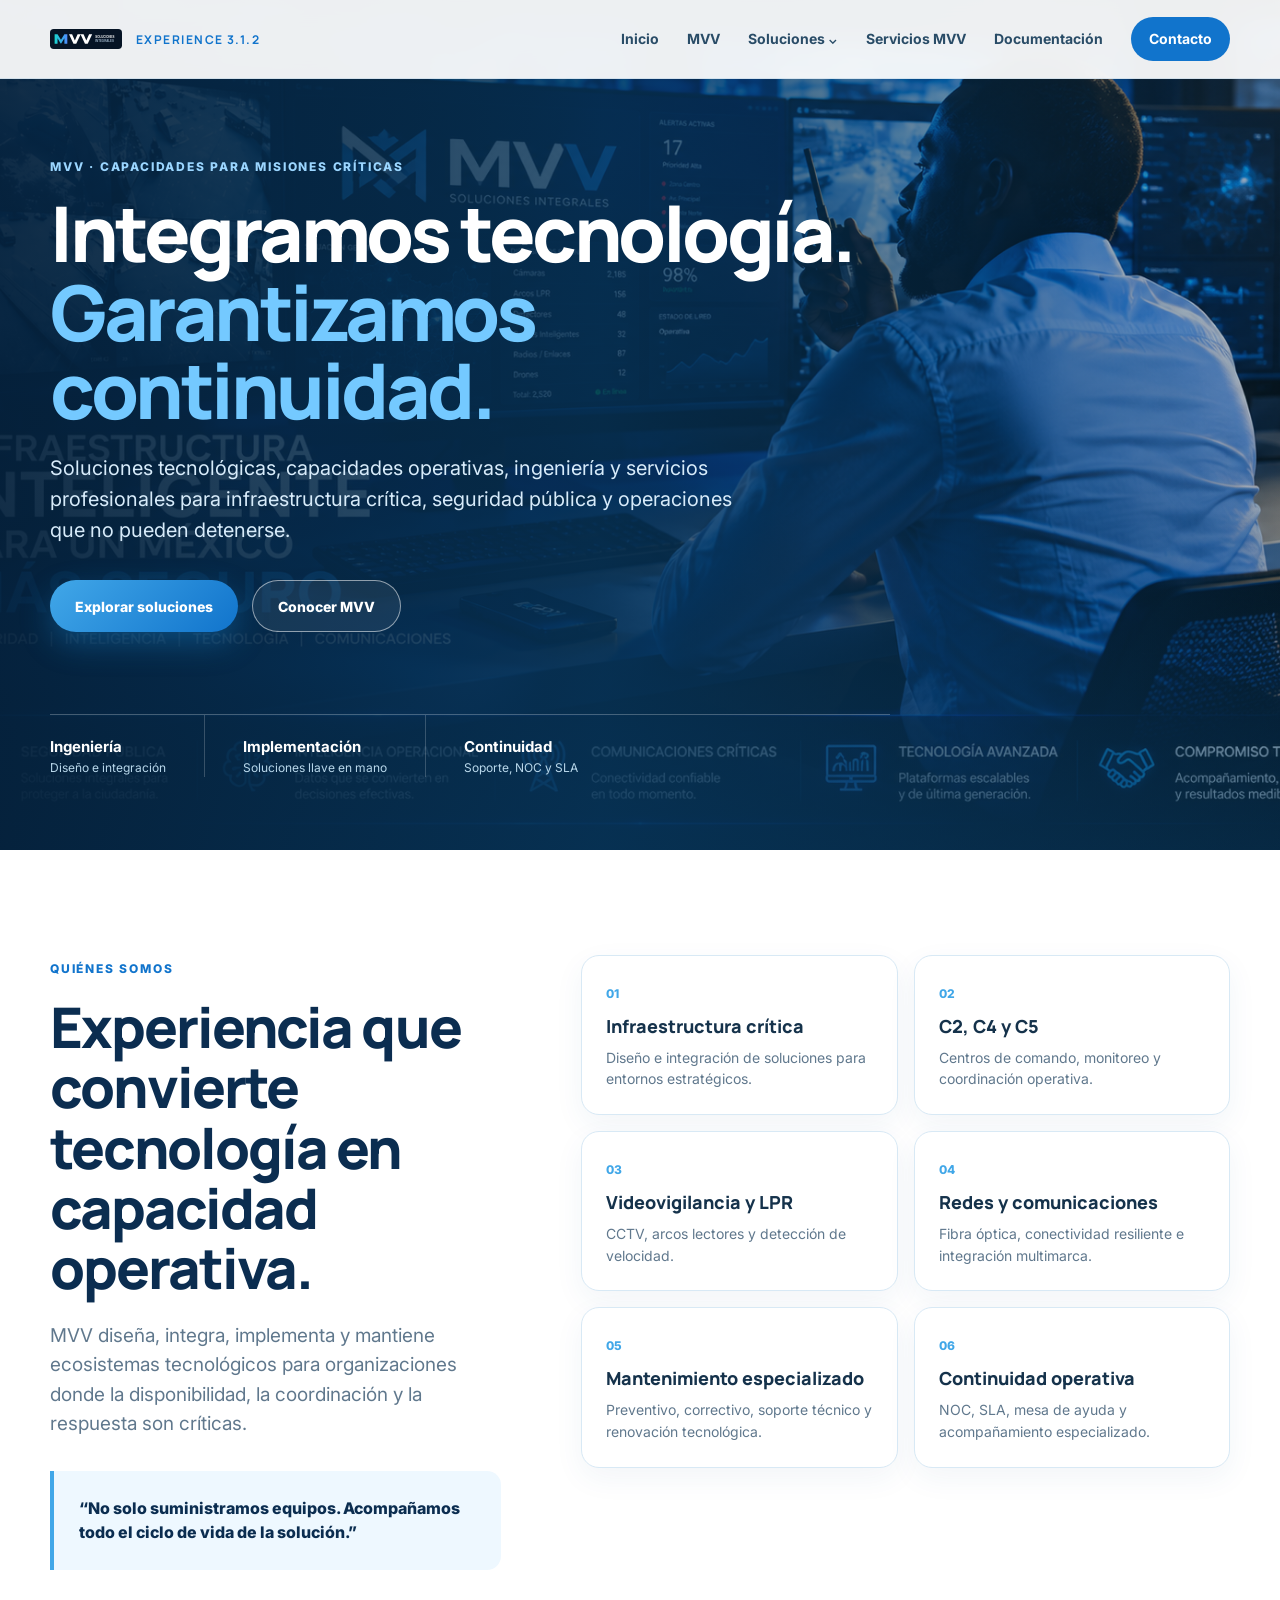
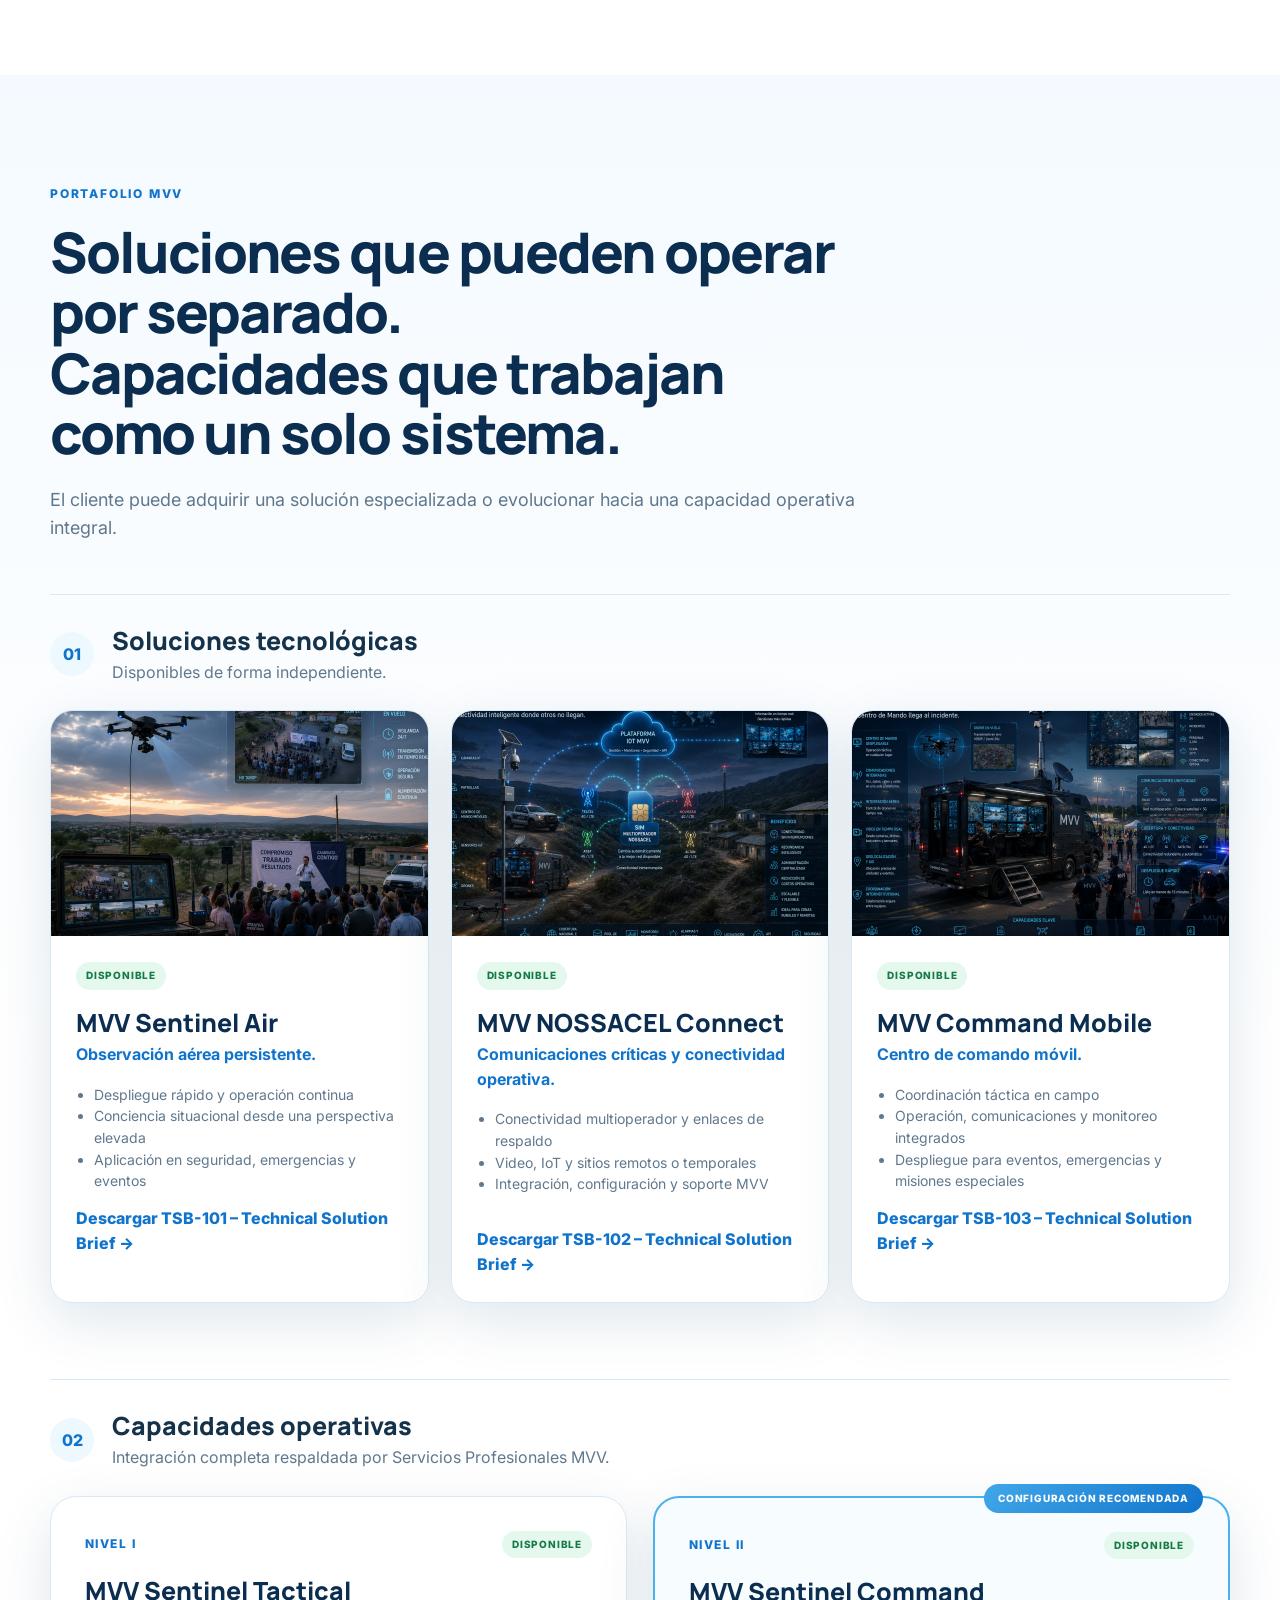
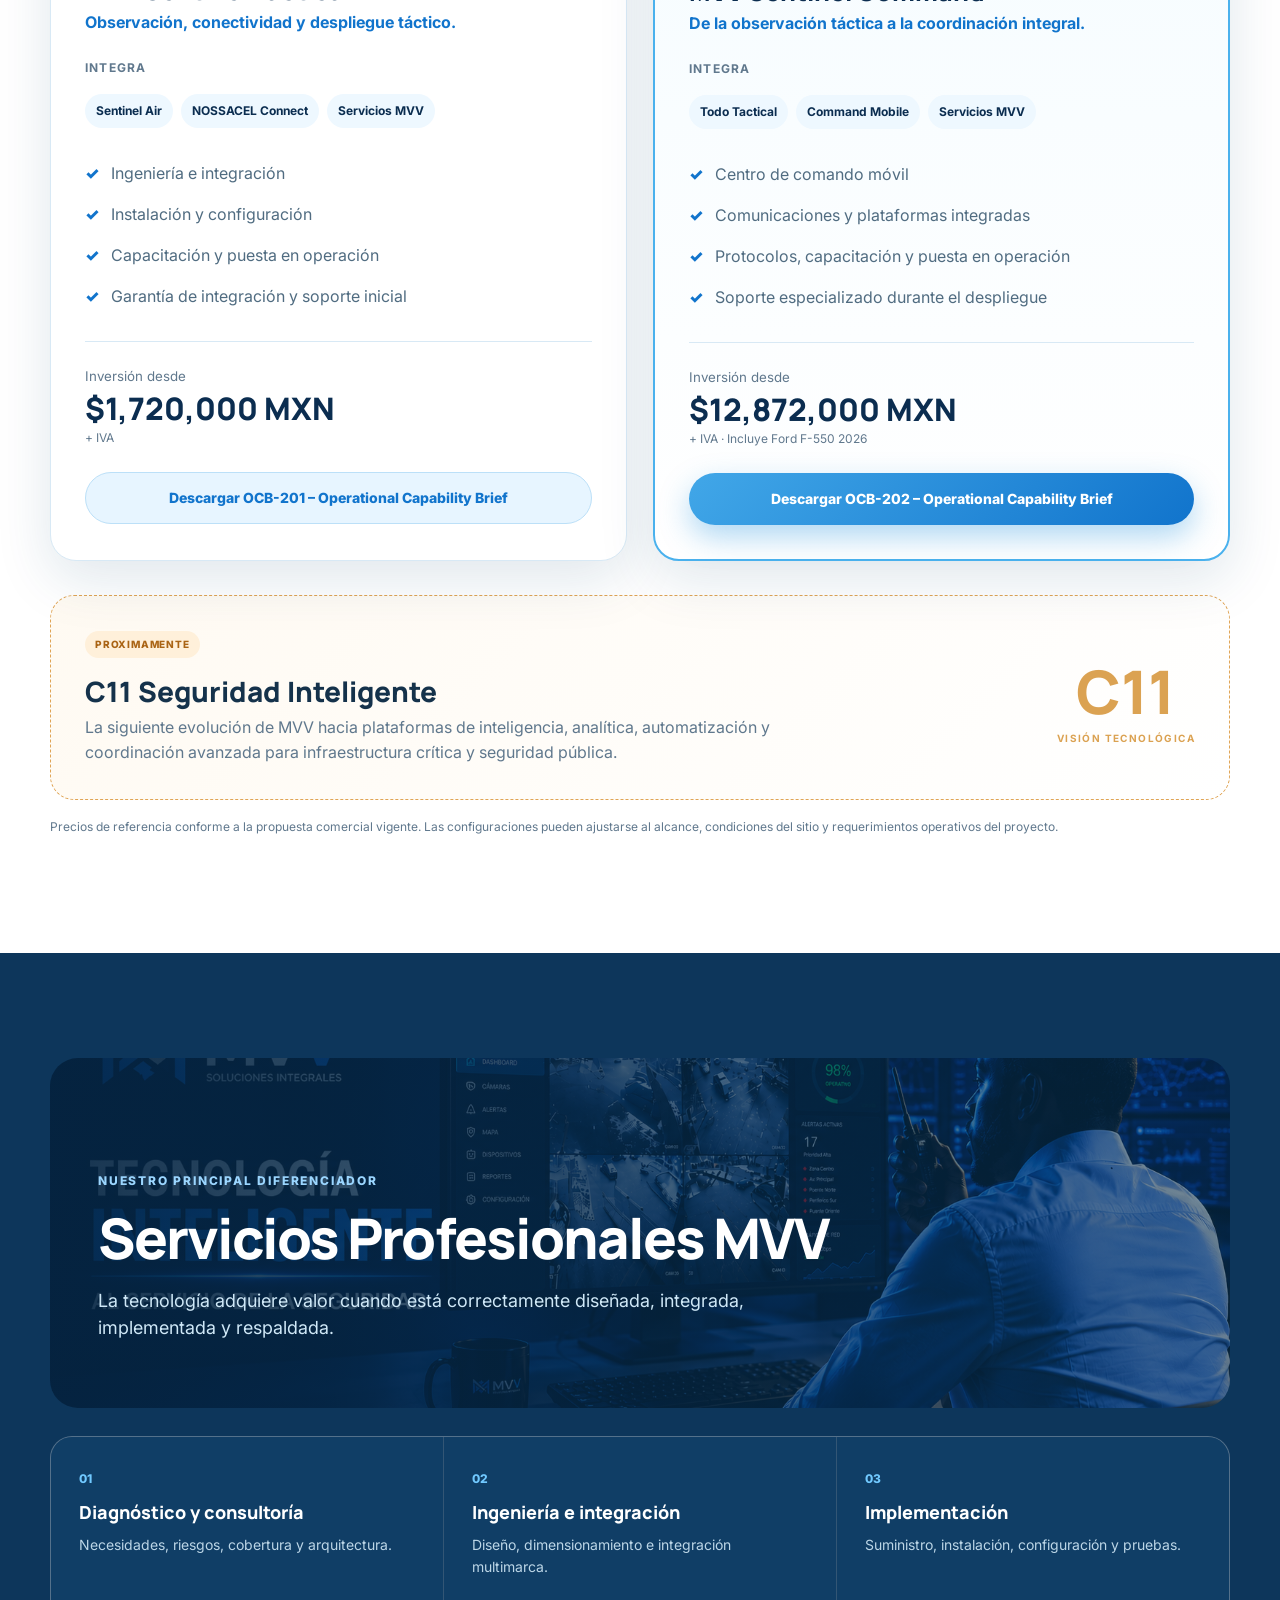
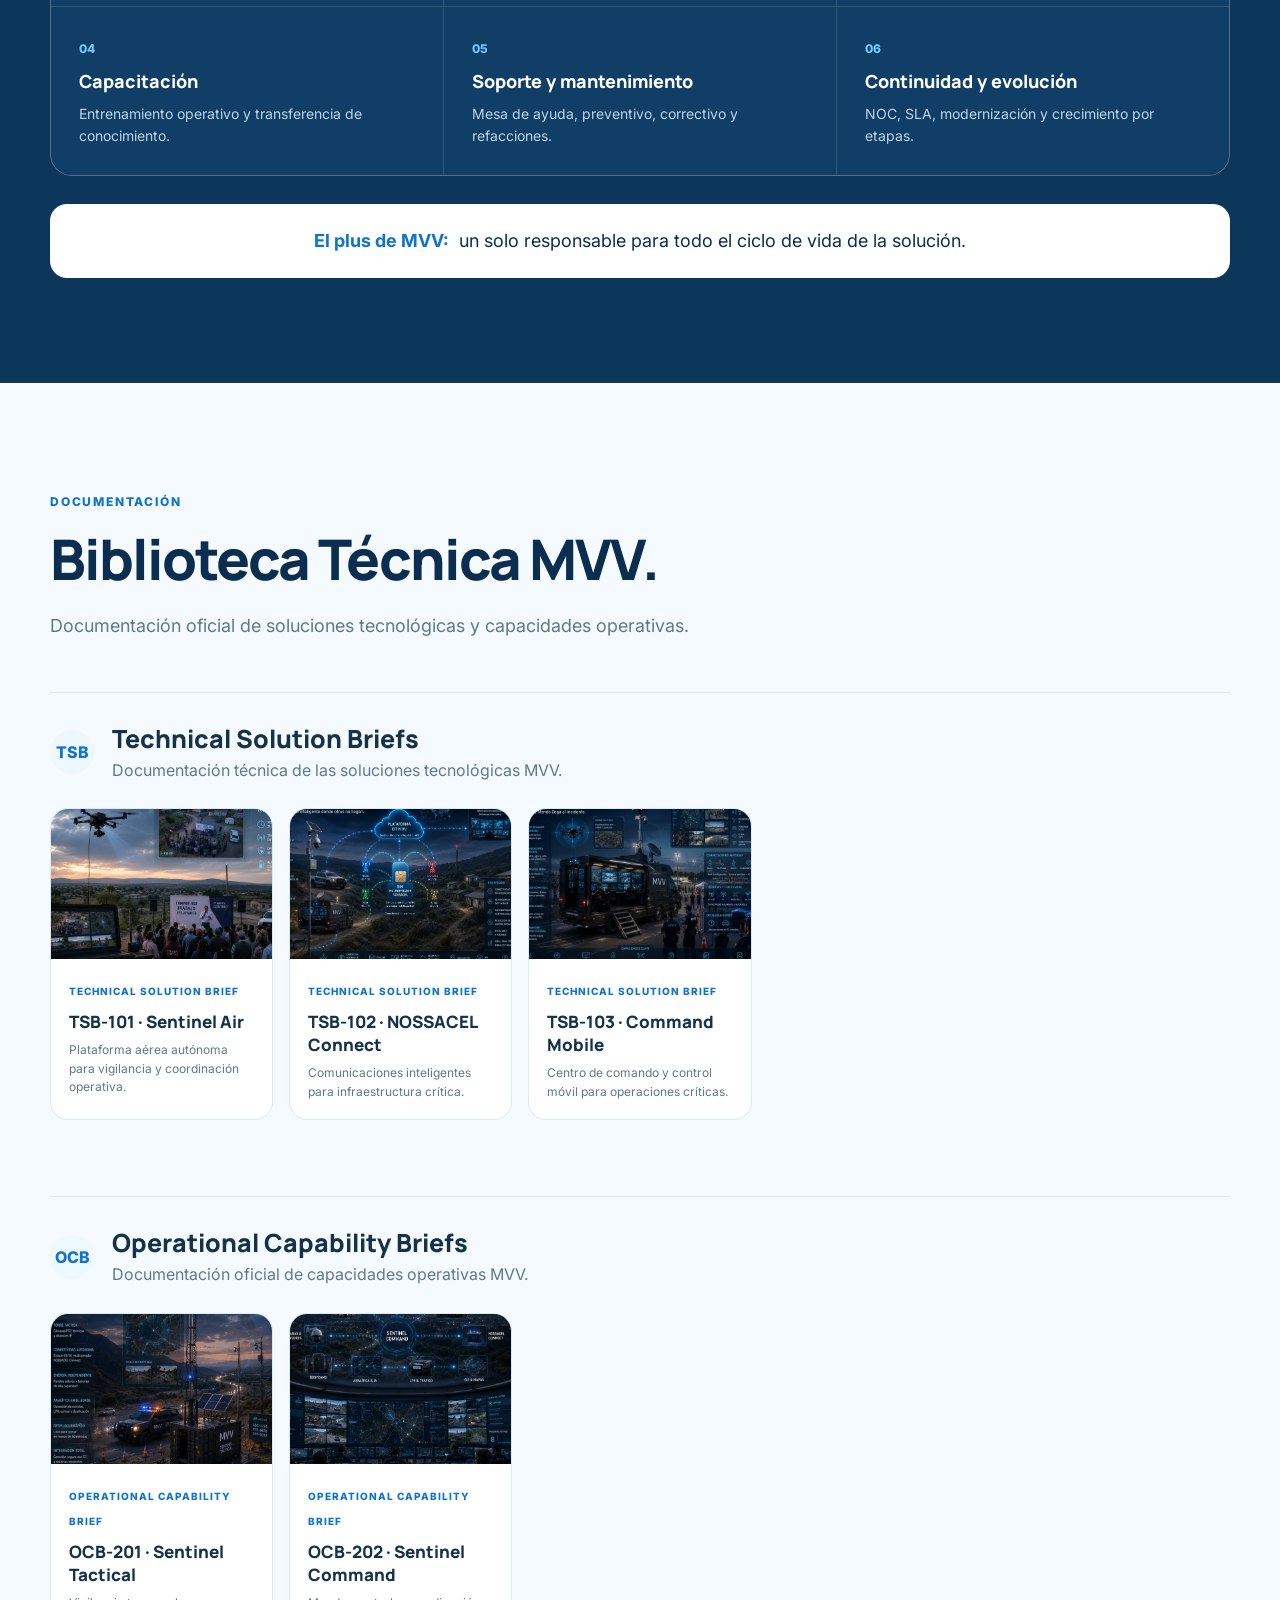
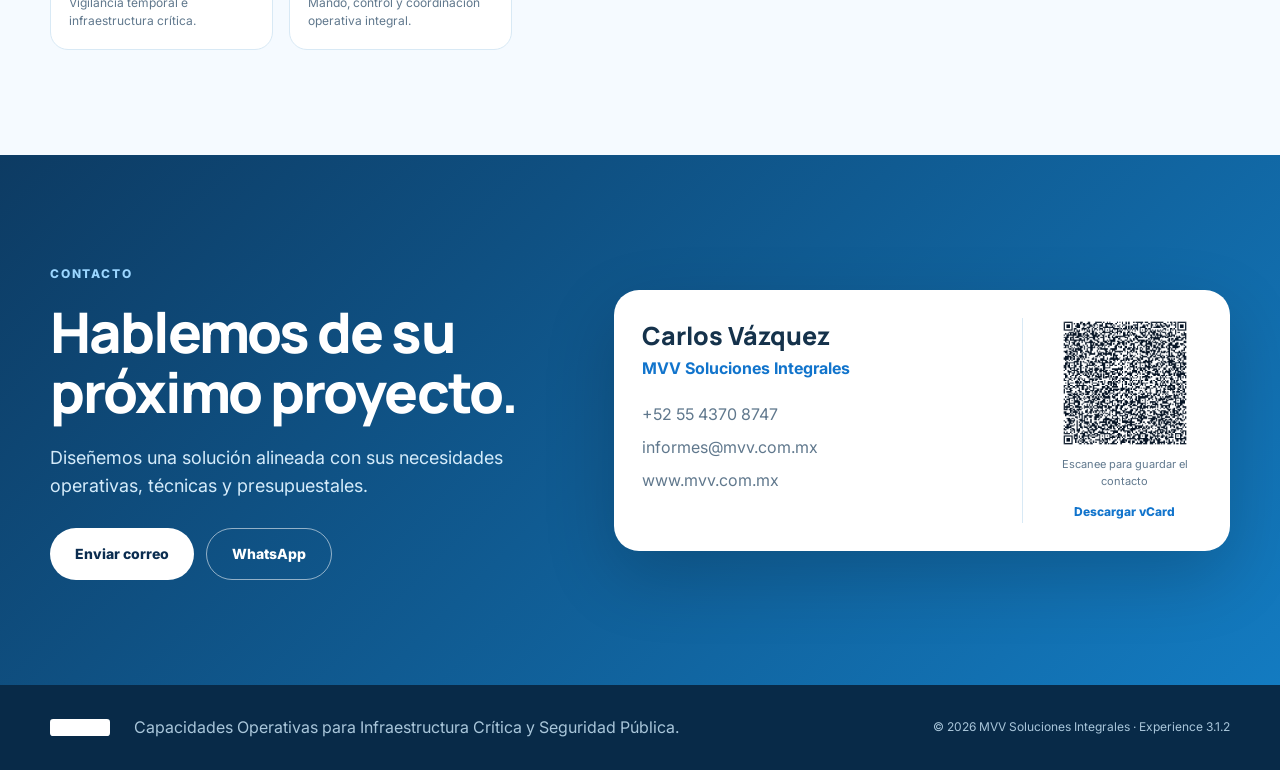
==== commit 1fabb997: "Comment out proposals section in index.html Temporarily hide proposals section for future commercial" ====
--- a/index.html
+++ b/index.html
@@ -162,10 +162,18 @@
       <a class="doc-card reveal" data-doc="ocb201" href="#"><img src="assets/images/sentinel-tactical.jpg" alt="OCB-201 MVV Sentinel Tactical"><div><span>Operational Capability Brief</span><h3>OCB-201 · Sentinel Tactical</h3><p>Vigilancia temporal e infraestructura crítica.</p></div></a>
       <a class="doc-card reveal" data-doc="ocb202" href="#"><img src="assets/images/sentinel-command.jpg" alt="OCB-202 MVV Sentinel Command"><div><span>Operational Capability Brief</span><h3>OCB-202 · Sentinel Command</h3><p>Mando, control y coordinación operativa integral.</p></div></a>
     </div>
+<!-- ==========================================================
+     PROPUESTAS VIGENTES (OCULTA TEMPORALMENTE)
+     Fecha: 30/07/2026
+     Se conserva para futuras propuestas comerciales.
+==========================================================
     <div class="family-title reveal"><span>03</span><div><h3>Propuestas vigentes</h3><p>Información técnica y comercial de referencia.</p></div></div>
     <div class="docs-grid">
       <a class="doc-card reveal" data-doc="technical" href="#"><img src="assets/images/thumb_Propuesta_Tecnica_MVV_Sentinel.jpg" alt="Propuesta técnica"><div><span>Propuesta</span><h3>Propuesta Técnica</h3><p>Arquitectura, alcance y capacidad operativa.</p></div></a>
       <a class="doc-card reveal" data-doc="commercial" href="#"><img src="assets/images/thumb_Propuesta_Comercial_MVV_Sentinel.jpg" alt="Propuesta comercial"><div><span>Propuesta</span><h3>Propuesta Comercial</h3><p>Configuraciones, inversión y condiciones.</p></div></a>
+
+========================================================== -->
+    
     </div>
   </div>
 </section>
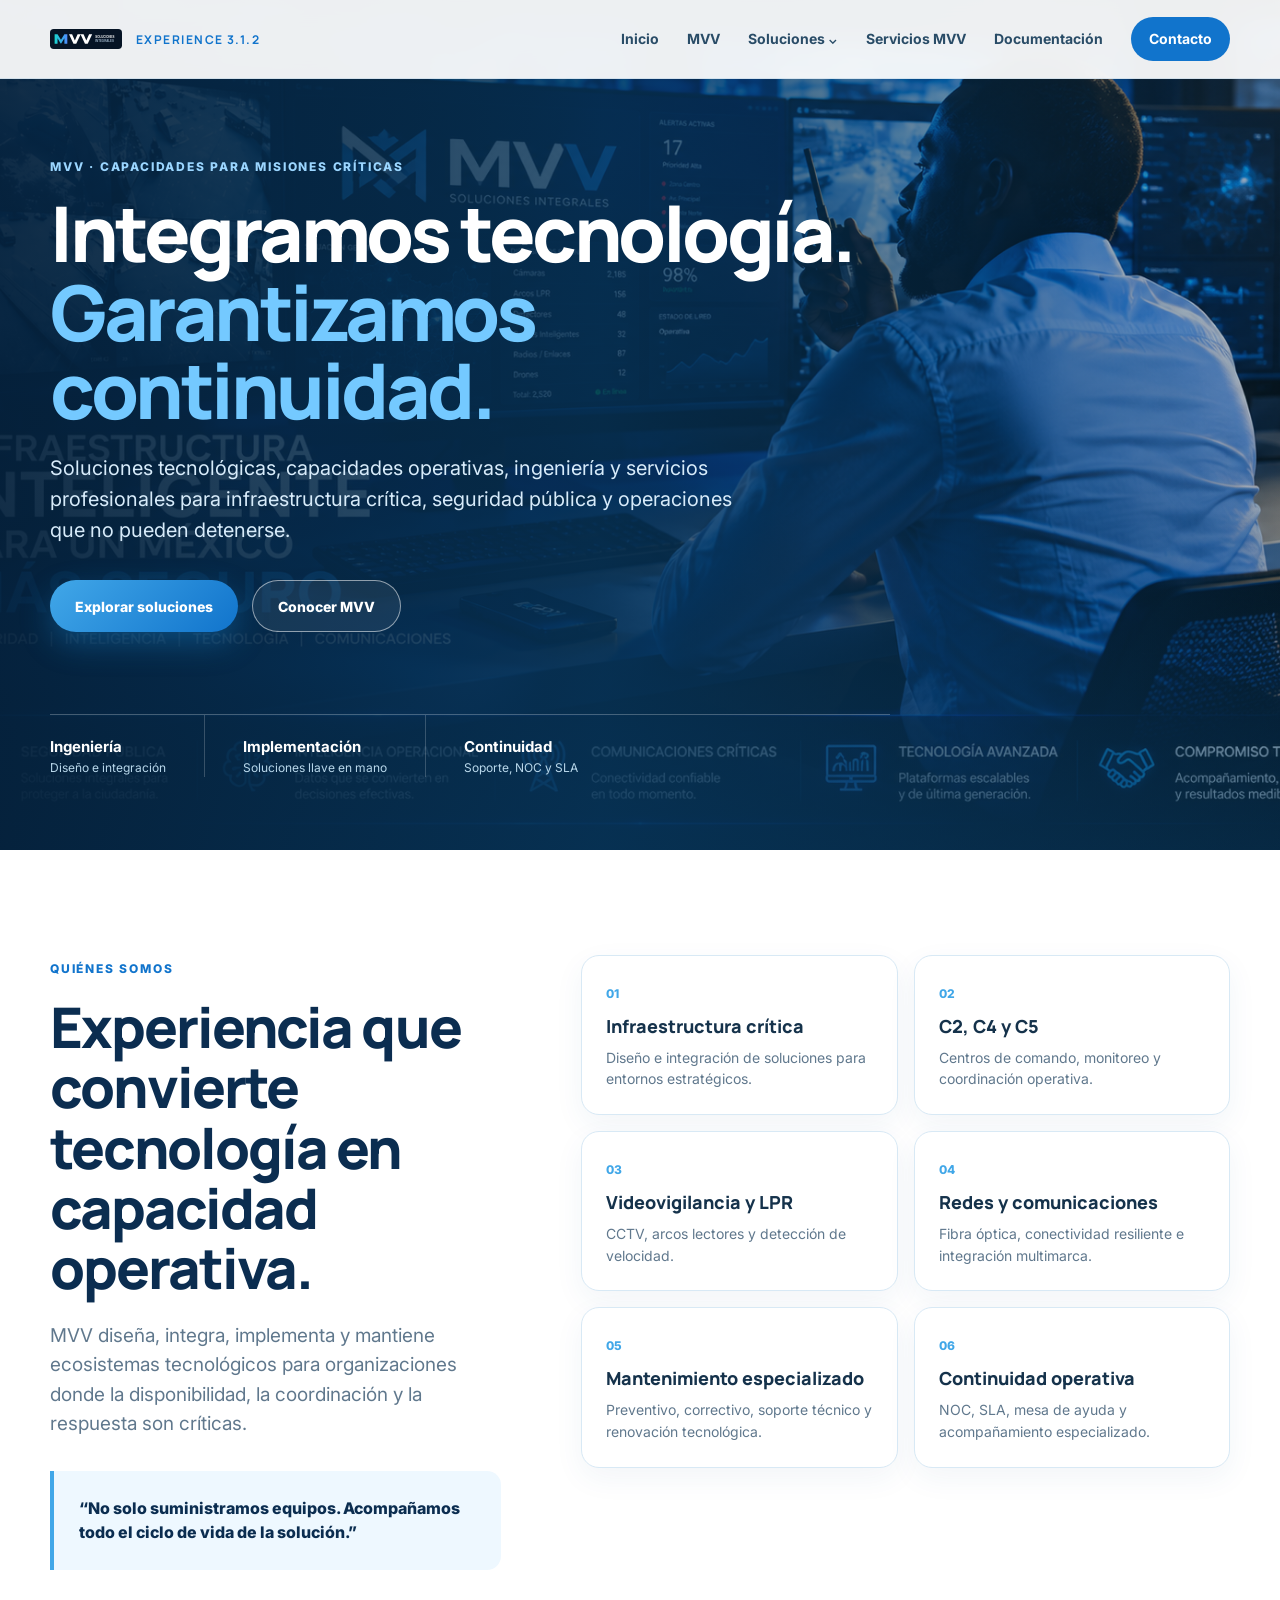
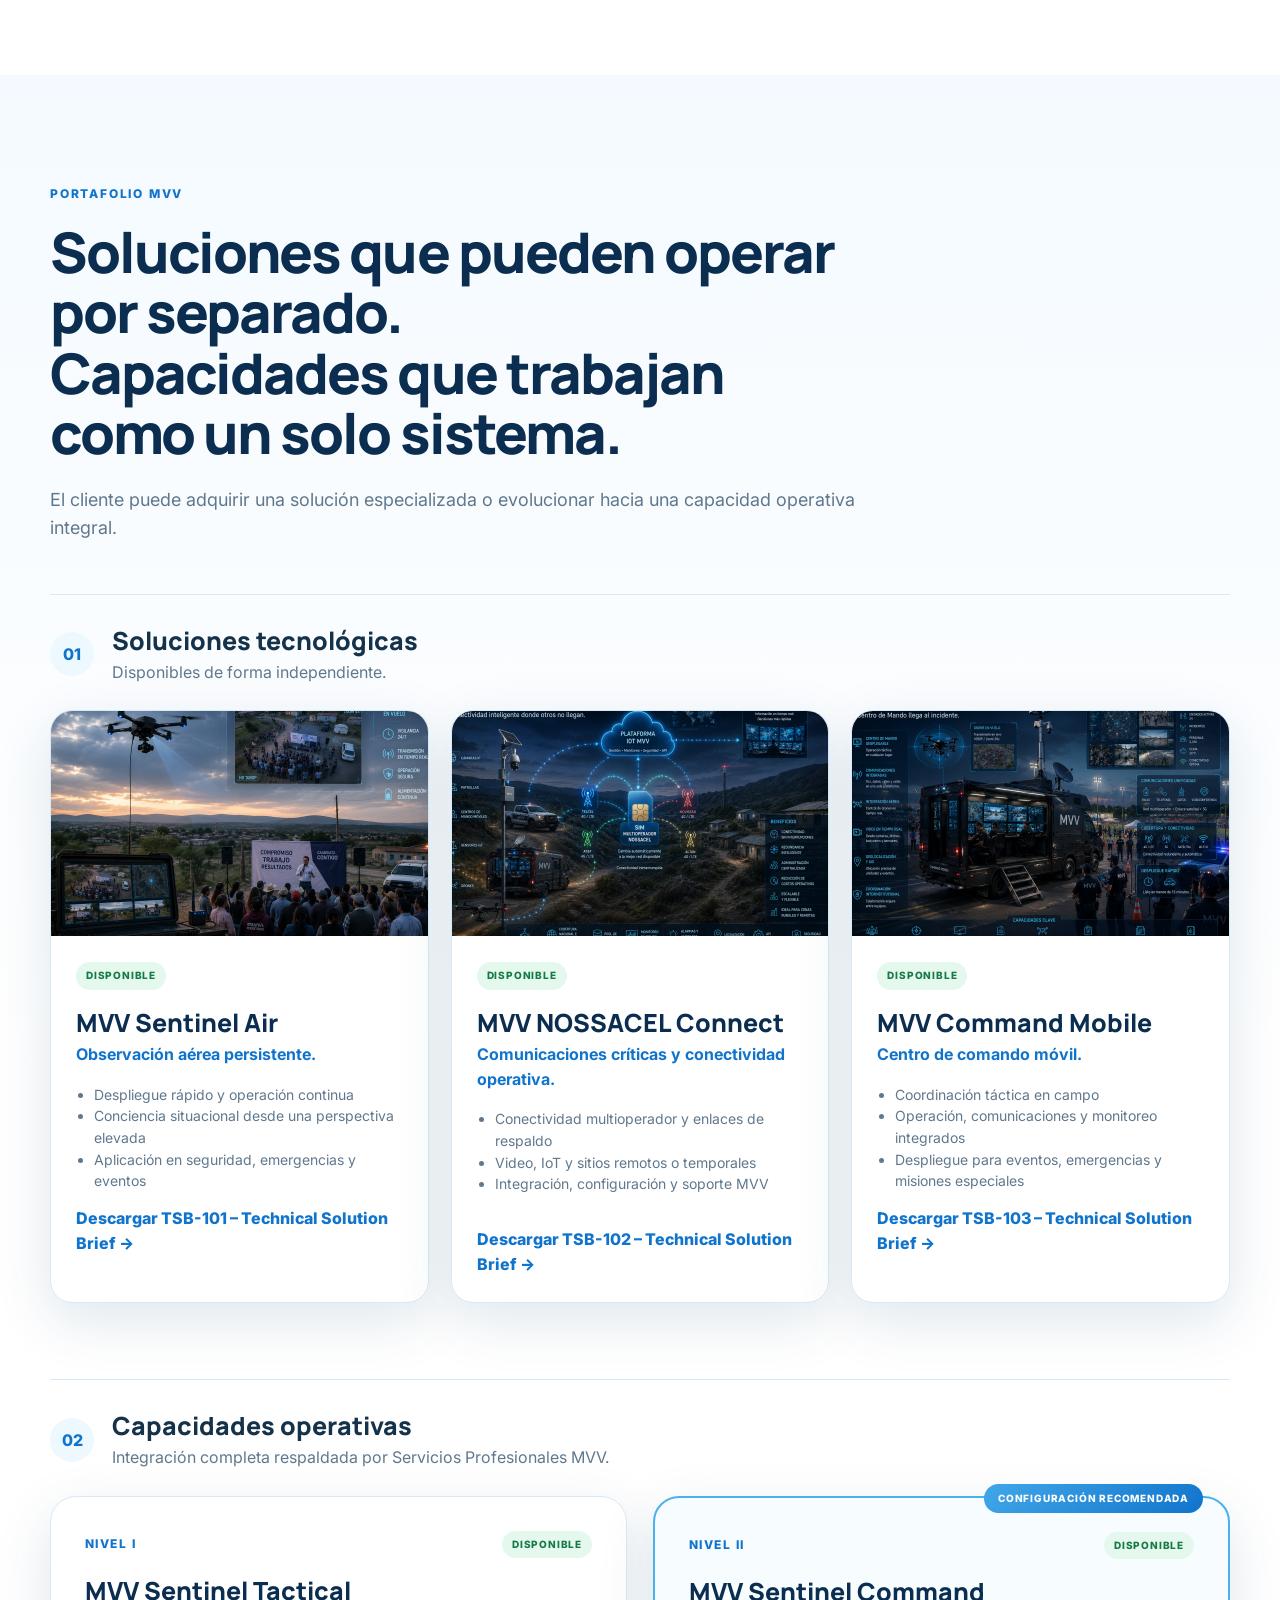
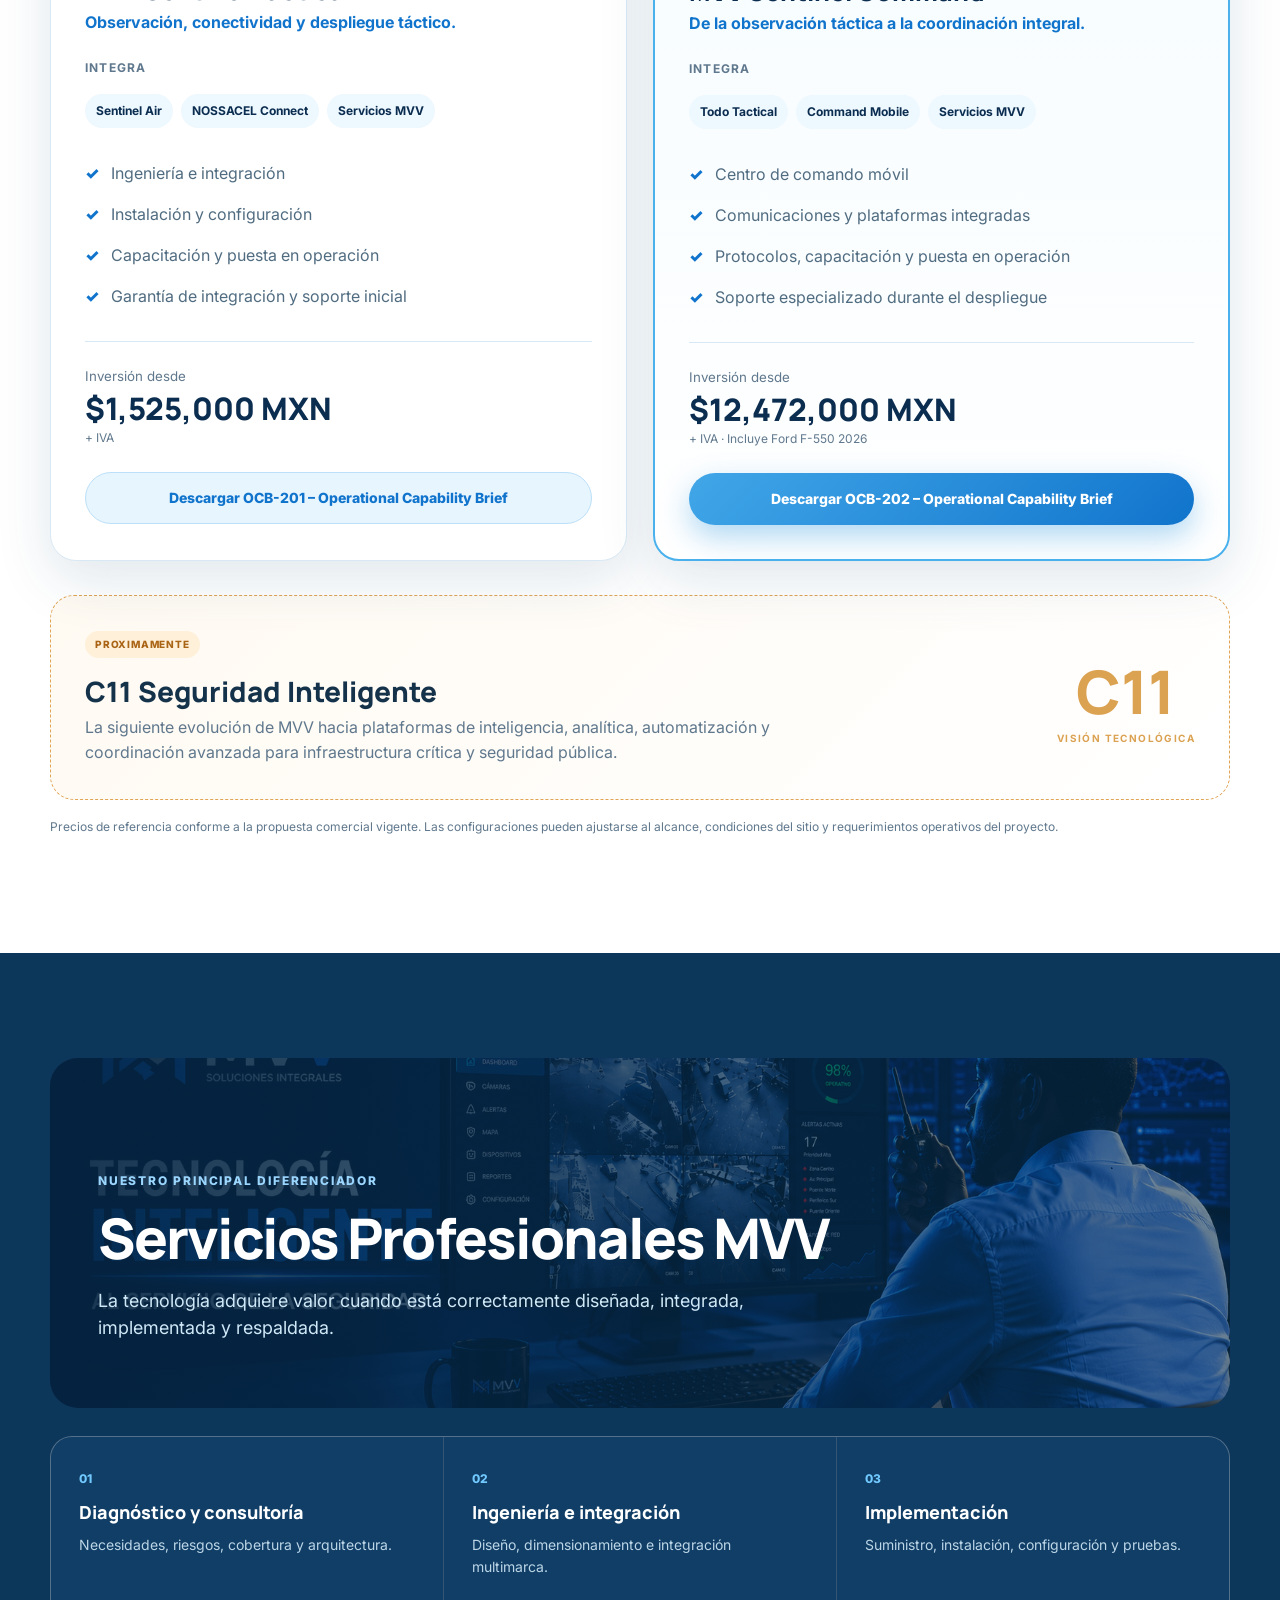
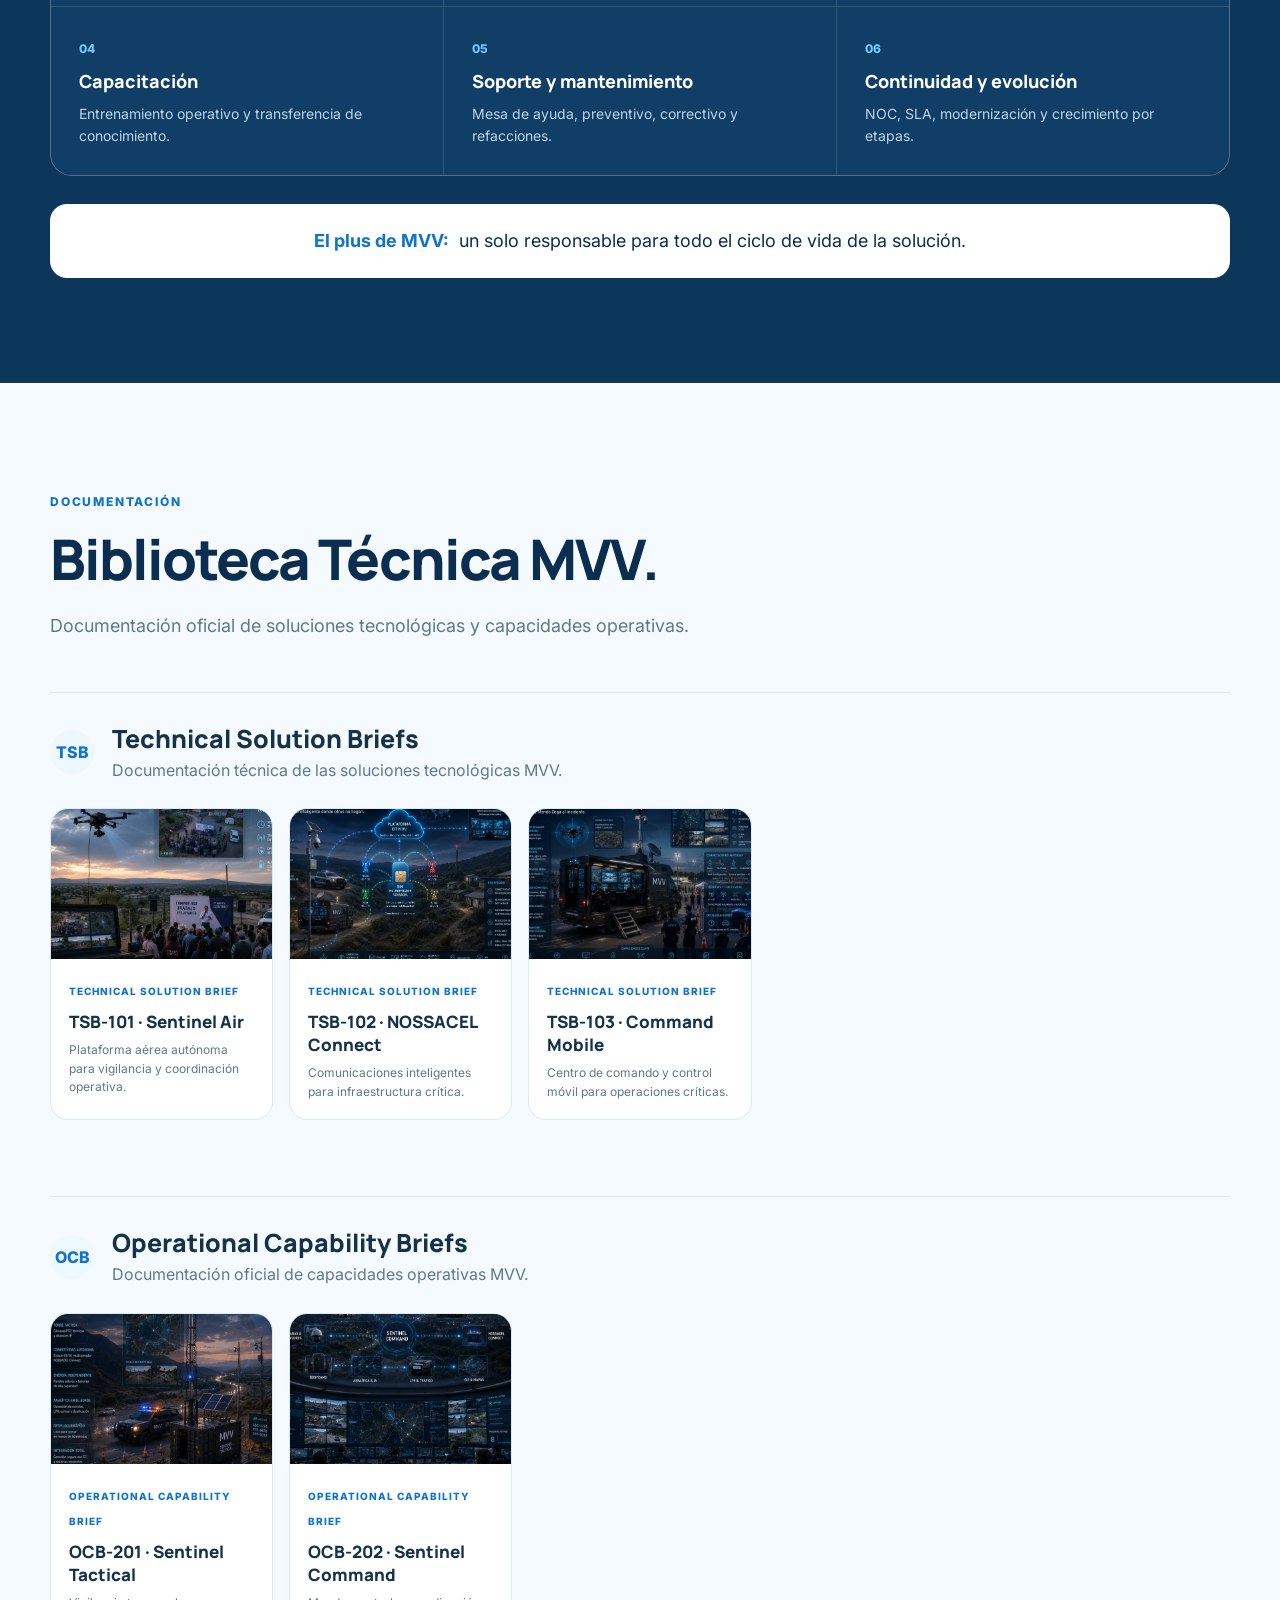
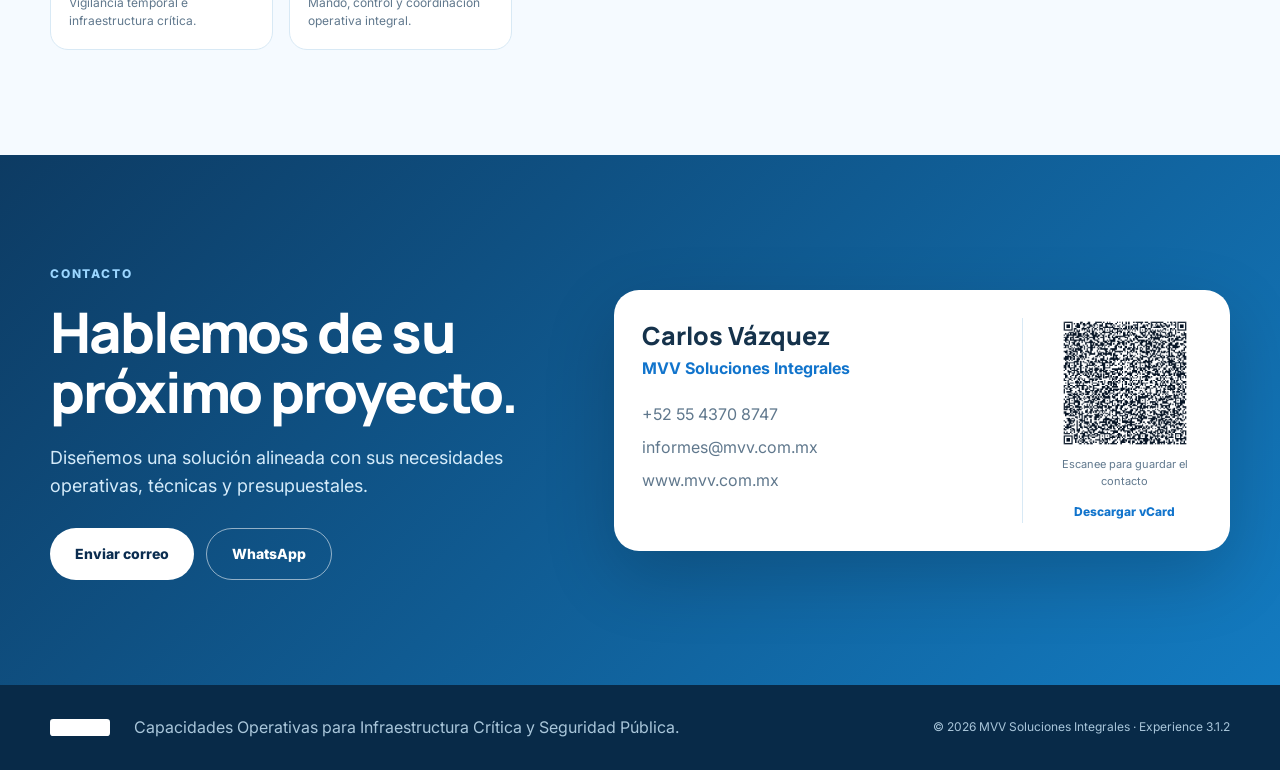
==== commit 8b9b06e8: "Update investment amounts in index.html" ====
--- a/index.html
+++ b/index.html
@@ -111,7 +111,7 @@
         <h3>MVV Sentinel Tactical</h3><p class="package-sub">Observación, conectividad y despliegue táctico.</p>
         <div class="includes"><h4>Integra</h4><div class="chip-row"><span>Sentinel Air</span><span>NOSSACEL Connect</span><span>Servicios MVV</span></div></div>
         <ul class="check-list"><li>Ingeniería e integración</li><li>Instalación y configuración</li><li>Capacitación y puesta en operación</li><li>Garantía de integración y soporte inicial</li></ul>
-        <div class="investment"><small>Inversión desde</small><strong>$1,720,000 MXN</strong><span>+ IVA</span></div>
+        <div class="investment"><small>Inversión desde</small><strong>$1,525,000 MXN</strong><span>+ IVA</span></div>
         <a class="btn btn-secondary full" data-doc="ocb201" href="#">Descargar OCB-201 – Operational Capability Brief</a>
       </article>
       <article class="package-card featured reveal" id="command">
@@ -120,7 +120,7 @@
         <h3>MVV Sentinel Command</h3><p class="package-sub">De la observación táctica a la coordinación integral.</p>
         <div class="includes"><h4>Integra</h4><div class="chip-row"><span>Todo Tactical</span><span>Command Mobile</span><span>Servicios MVV</span></div></div>
         <ul class="check-list"><li>Centro de comando móvil</li><li>Comunicaciones y plataformas integradas</li><li>Protocolos, capacitación y puesta en operación</li><li>Soporte especializado durante el despliegue</li></ul>
-        <div class="investment"><small>Inversión desde</small><strong>$12,872,000 MXN</strong><span>+ IVA · Incluye Ford F-550 2026</span></div>
+        <div class="investment"><small>Inversión desde</small><strong>$12,472,000 MXN</strong><span>+ IVA · Incluye Ford F-550 2026</span></div>
         <a class="btn btn-primary full" data-doc="ocb202" href="#">Descargar OCB-202 – Operational Capability Brief</a>
       </article>
     </div>
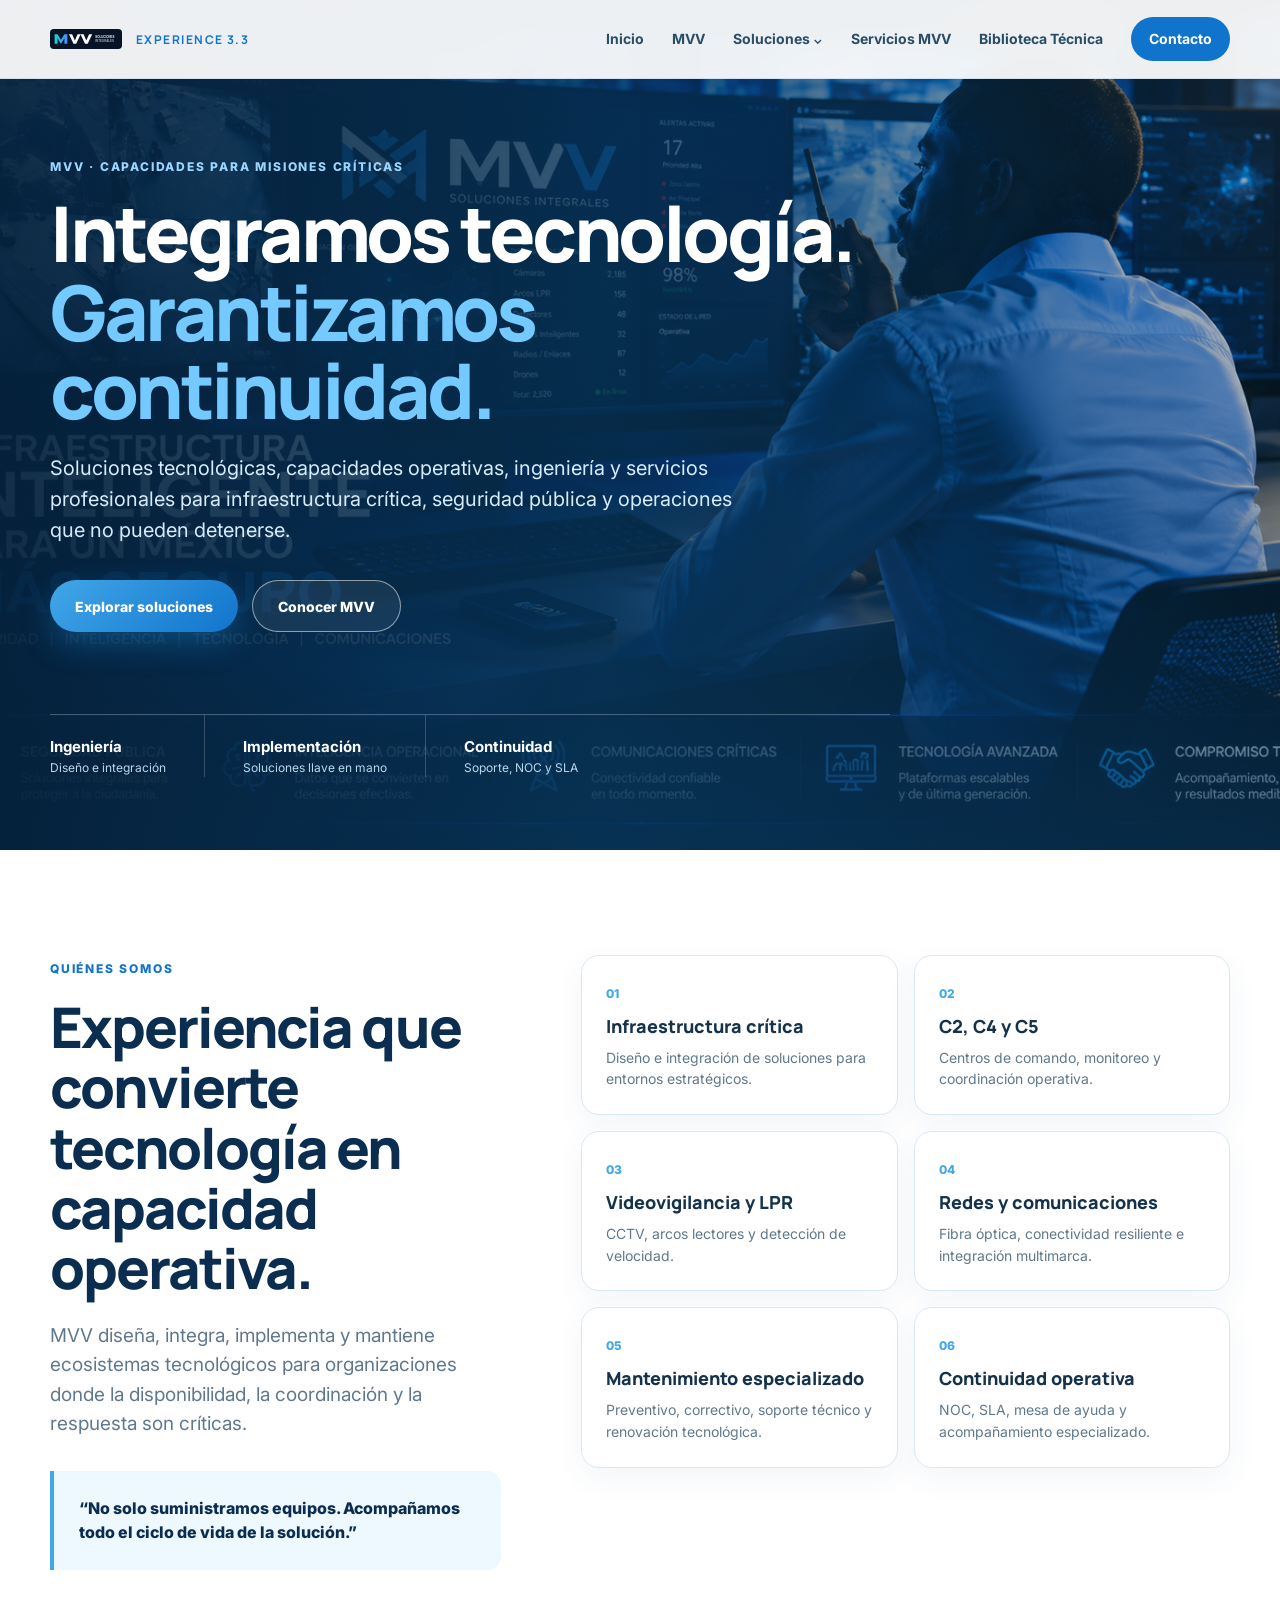
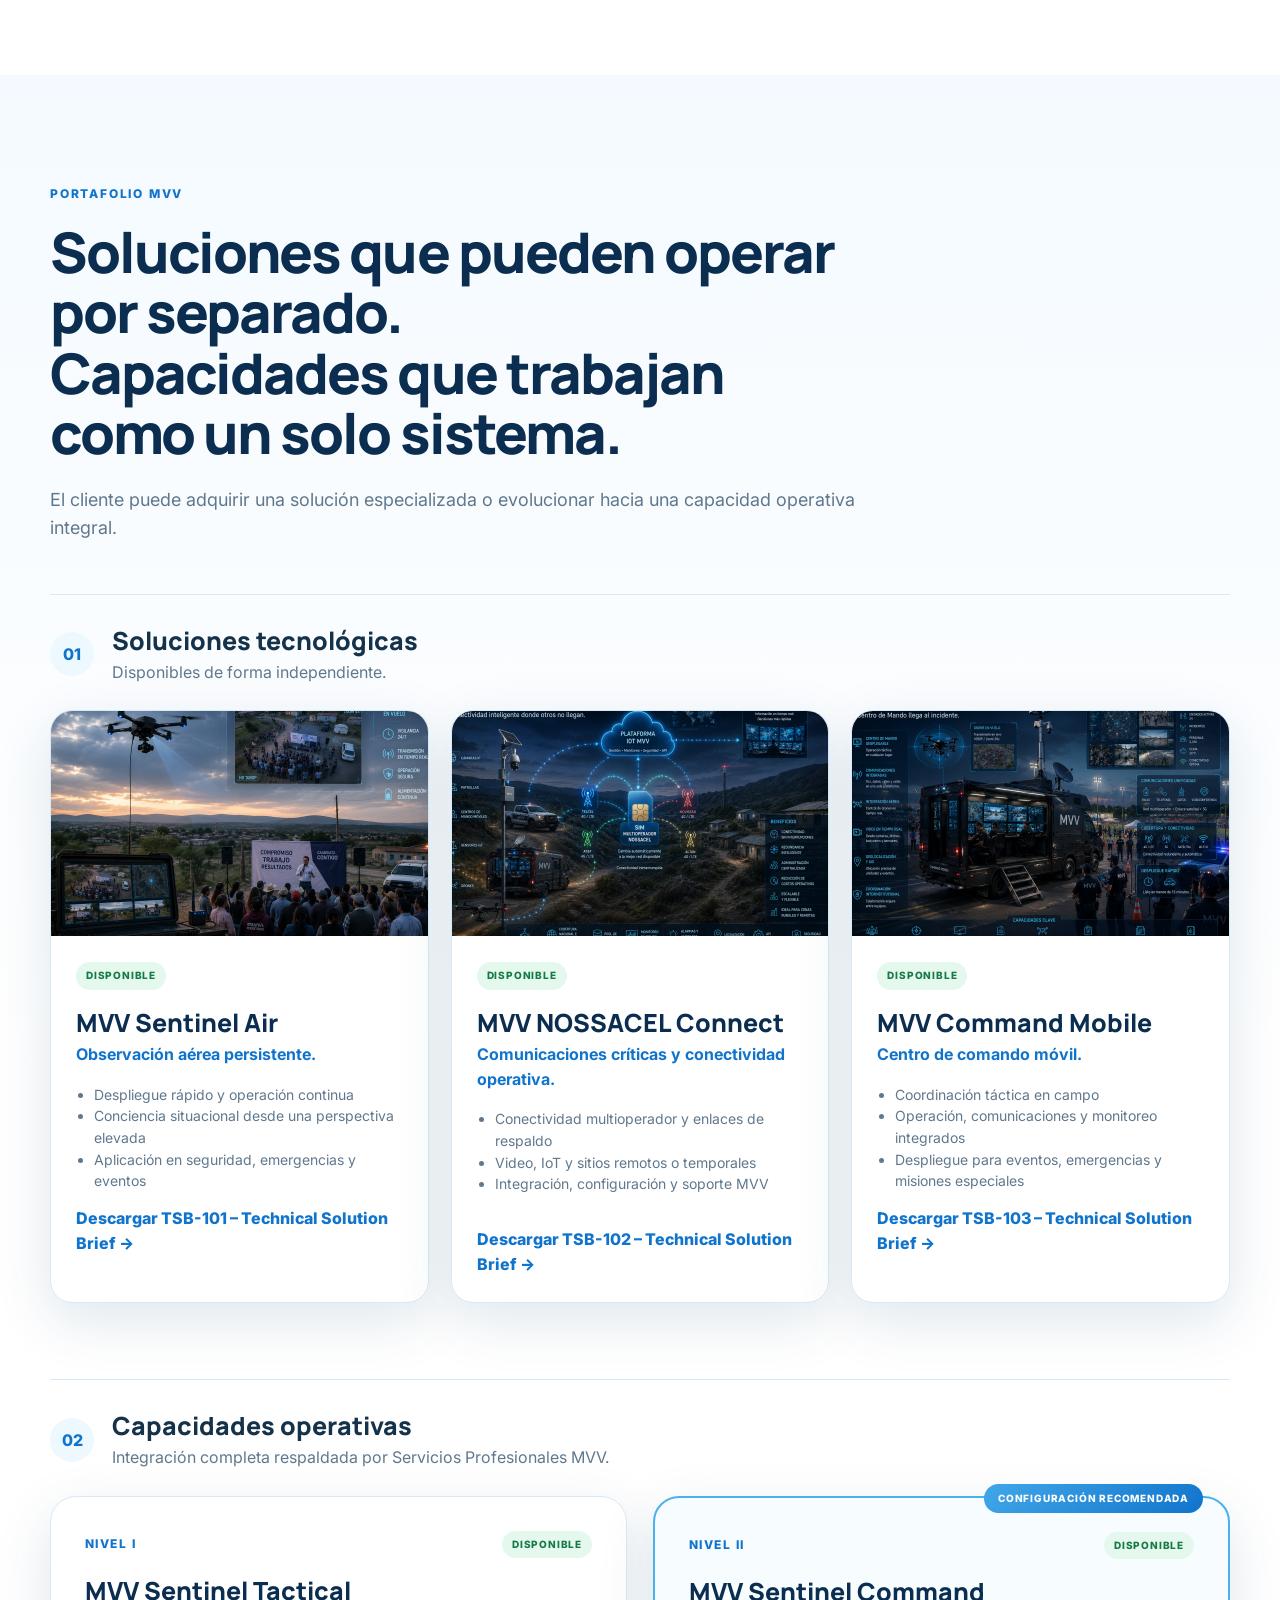
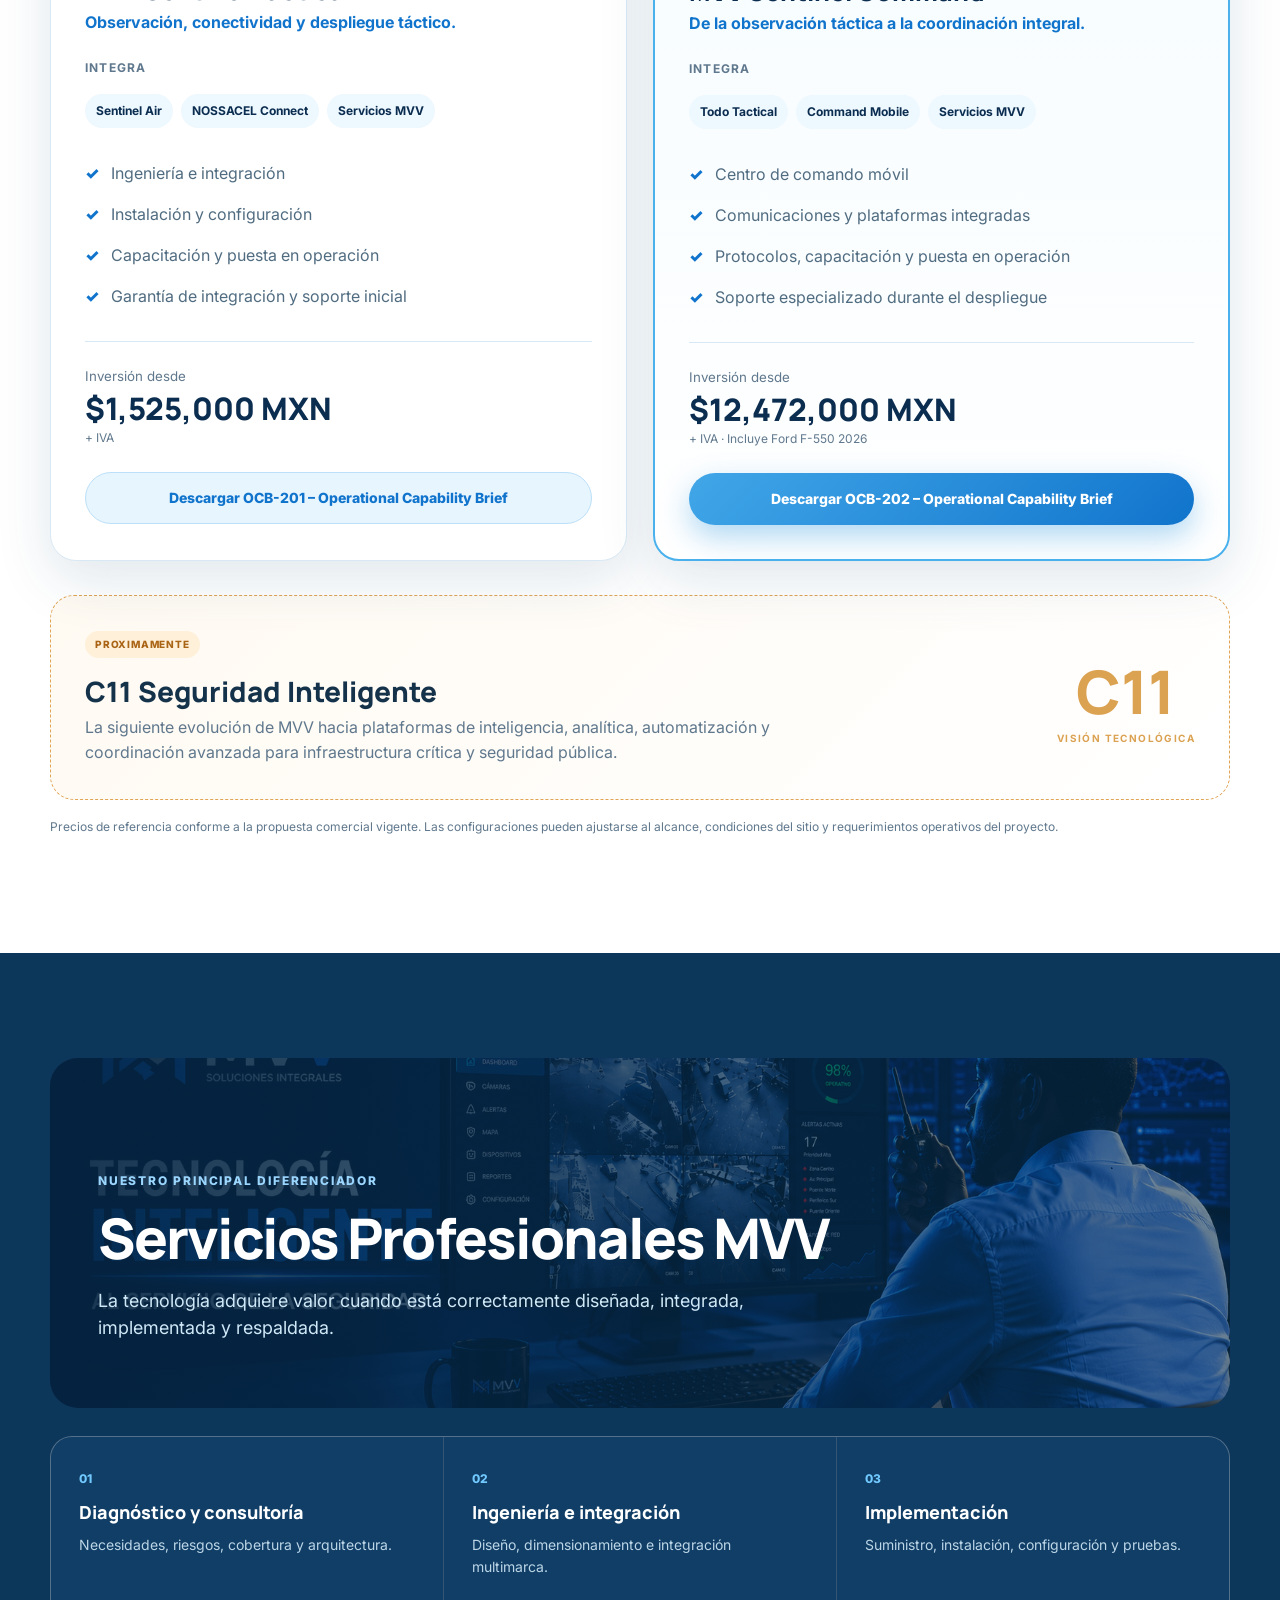
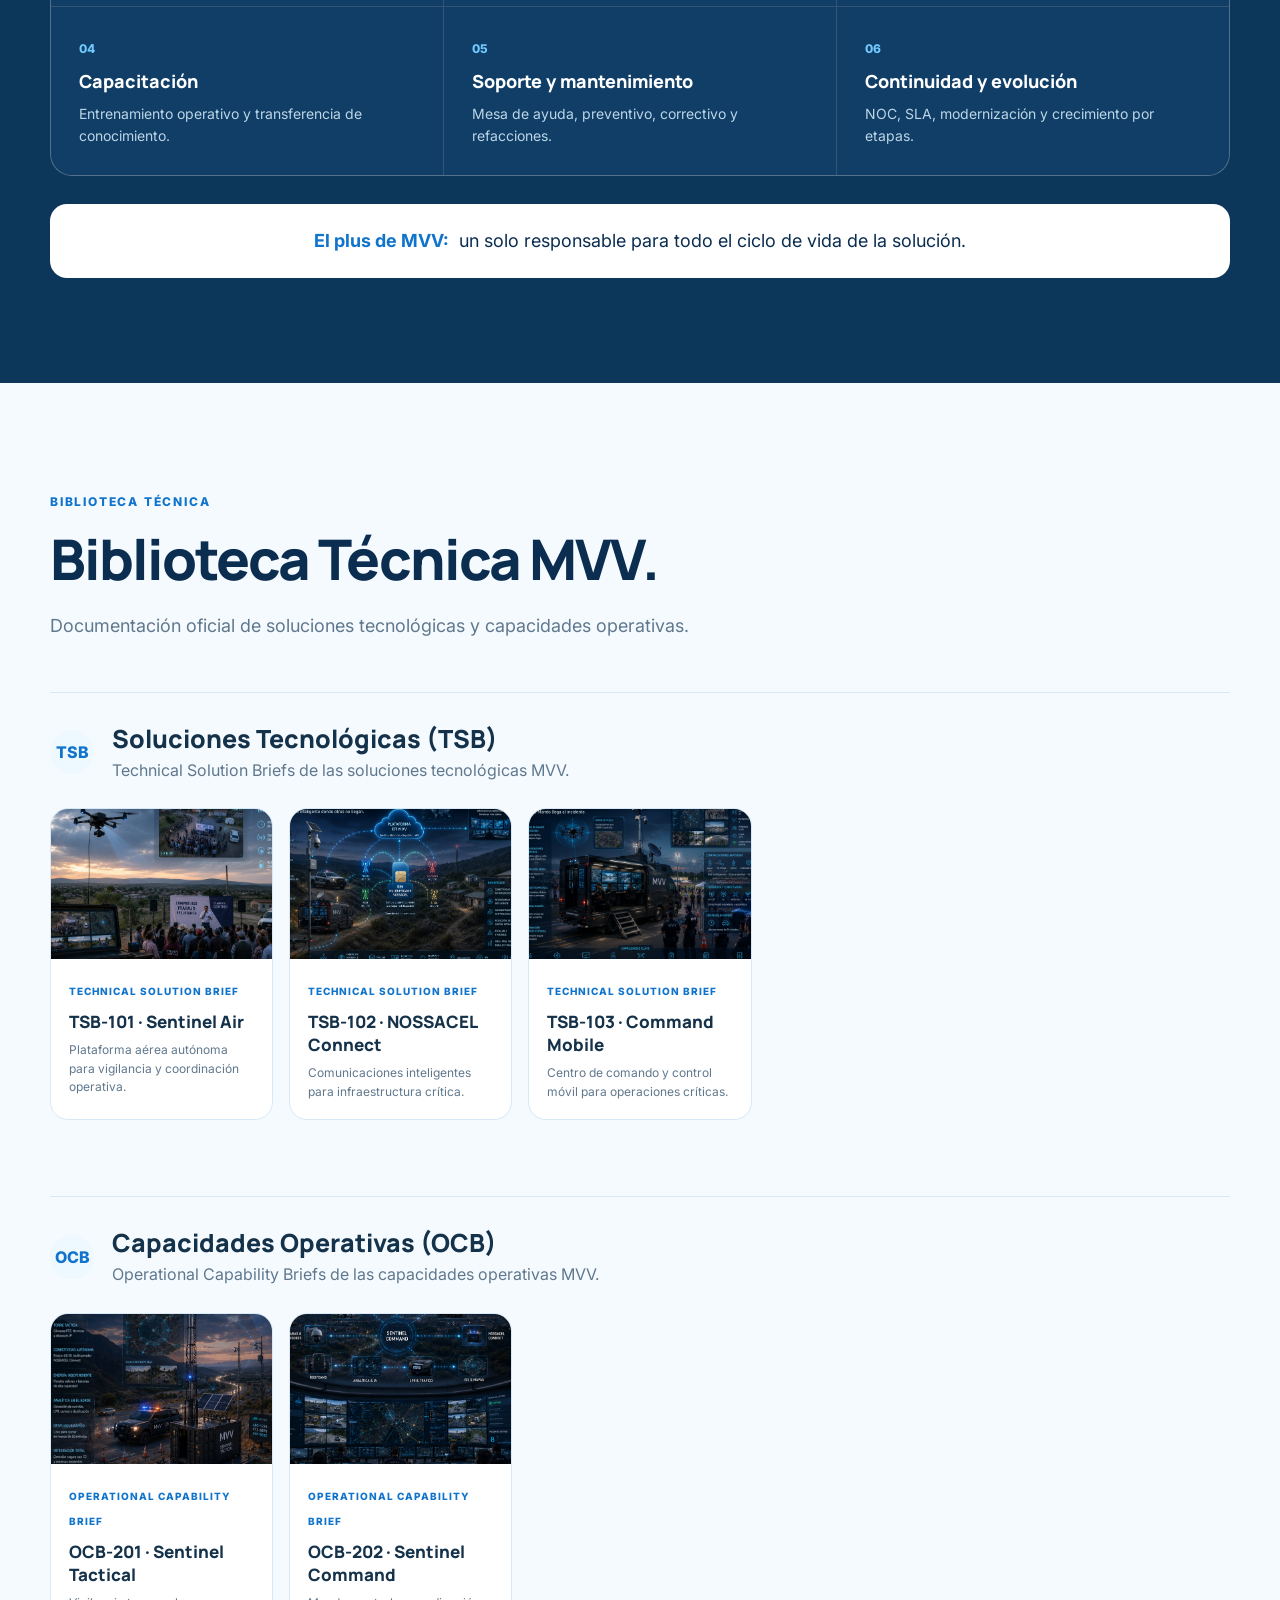
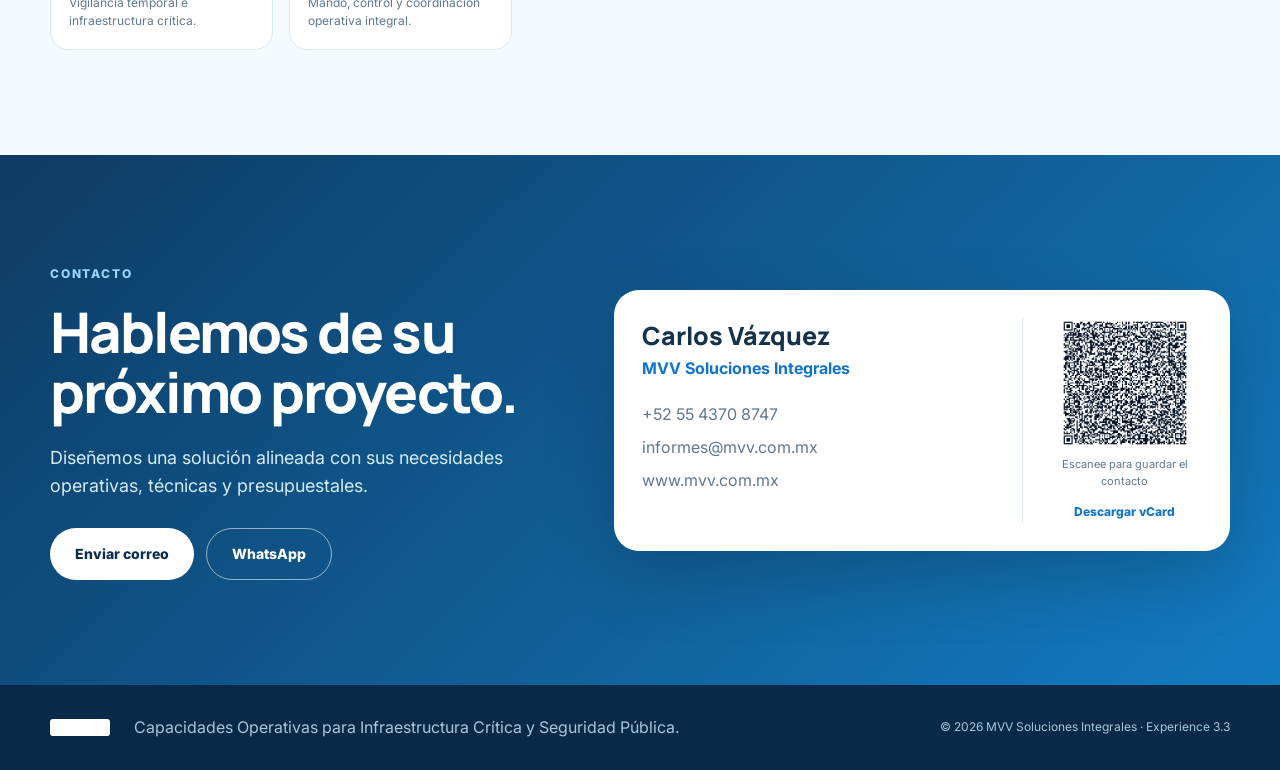
==== commit 83fd49d8: "Publicar MVV Experience 3.3 Professional Edition" ====
--- a/index.html
+++ b/index.html
@@ -3,19 +3,20 @@
 <head>
   <meta charset="utf-8">
   <meta name="viewport" content="width=device-width, initial-scale=1">
-  <meta name="description" content="MVV Experience 3.1.2: soluciones tecnológicas, capacidades operativas y servicios profesionales para infraestructura crítica y seguridad pública.">
-  <title>MVV Experience 3.1.2</title>
+  <meta name="application-name" content="MVV Experience 3.3">
+  <meta name="description" content="MVV Experience 3.3: soluciones tecnológicas, capacidades operativas y servicios profesionales para infraestructura crítica y seguridad pública.">
+  <title>MVV Experience 3.3</title>
   <link rel="preconnect" href="https://fonts.googleapis.com">
   <link rel="preconnect" href="https://fonts.gstatic.com" crossorigin>
   <link href="https://fonts.googleapis.com/css2?family=Inter:wght@400;500;600;700;800&family=Manrope:wght@600;700;800&display=swap" rel="stylesheet">
-  <link rel="stylesheet" href="styles.css">
+  <link rel="stylesheet" href="styles.css?v=3.3">
 </head>
 <body>
 <header class="site-header" id="top">
   <div class="container nav-wrap">
     <a href="#inicio" class="brand" aria-label="MVV inicio">
       <img src="assets/images/mvv-logo.svg" alt="MVV Soluciones Integrales">
-      <span>Experience 3.1.2</span>
+      <span>Experience 3.3</span>
     </a>
     <button class="menu-toggle" aria-label="Abrir menú" aria-expanded="false"><span></span><span></span><span></span></button>
     <nav class="main-nav" aria-label="Navegación principal">
@@ -35,7 +36,7 @@
         </div>
       </div>
       <a href="#servicios">Servicios MVV</a>
-      <a href="#documentacion">Documentación</a>
+      <a href="#documentacion">Biblioteca Técnica</a>
       <a href="#contacto" class="nav-cta">Contacto</a>
     </nav>
   </div>
@@ -111,7 +112,7 @@
         <h3>MVV Sentinel Tactical</h3><p class="package-sub">Observación, conectividad y despliegue táctico.</p>
         <div class="includes"><h4>Integra</h4><div class="chip-row"><span>Sentinel Air</span><span>NOSSACEL Connect</span><span>Servicios MVV</span></div></div>
         <ul class="check-list"><li>Ingeniería e integración</li><li>Instalación y configuración</li><li>Capacitación y puesta en operación</li><li>Garantía de integración y soporte inicial</li></ul>
-        <div class="investment"><small>Inversión desde</small><strong>$1,525,000 MXN</strong><span>+ IVA</span></div>
+        <div class="investment" id="price-tactical"><small data-bind="prices.tactical.label">Inversión desde</small><strong data-bind="prices.tactical.amount">$1,525,000 MXN</strong><span data-bind="prices.tactical.note">+ IVA</span></div>
         <a class="btn btn-secondary full" data-doc="ocb201" href="#">Descargar OCB-201 – Operational Capability Brief</a>
       </article>
       <article class="package-card featured reveal" id="command">
@@ -120,7 +121,7 @@
         <h3>MVV Sentinel Command</h3><p class="package-sub">De la observación táctica a la coordinación integral.</p>
         <div class="includes"><h4>Integra</h4><div class="chip-row"><span>Todo Tactical</span><span>Command Mobile</span><span>Servicios MVV</span></div></div>
         <ul class="check-list"><li>Centro de comando móvil</li><li>Comunicaciones y plataformas integradas</li><li>Protocolos, capacitación y puesta en operación</li><li>Soporte especializado durante el despliegue</li></ul>
-        <div class="investment"><small>Inversión desde</small><strong>$12,472,000 MXN</strong><span>+ IVA · Incluye Ford F-550 2026</span></div>
+        <div class="investment" id="price-command"><small data-bind="prices.command.label">Inversión desde</small><strong data-bind="prices.command.amount">$12,472,000 MXN</strong><span data-bind="prices.command.note">+ IVA · Incluye Ford F-550 2026</span></div>
         <a class="btn btn-primary full" data-doc="ocb202" href="#">Descargar OCB-202 – Operational Capability Brief</a>
       </article>
     </div>
@@ -150,43 +151,37 @@
 
 <section class="section docs" id="documentacion">
   <div class="container">
-    <div class="section-head reveal"><span class="eyebrow">Documentación</span><h2>Biblioteca Técnica MVV.</h2><p>Documentación oficial de soluciones tecnológicas y capacidades operativas.</p></div>
-    <div class="family-title reveal"><span>TSB</span><div><h3>Technical Solution Briefs</h3><p>Documentación técnica de las soluciones tecnológicas MVV.</p></div></div>
+    <div class="section-head reveal"><span class="eyebrow">Biblioteca Técnica</span><h2>Biblioteca Técnica MVV.</h2><p>Documentación oficial de soluciones tecnológicas y capacidades operativas.</p></div>
+    <div class="family-title reveal"><span>TSB</span><div><h3>Soluciones Tecnológicas (TSB)</h3><p>Technical Solution Briefs de las soluciones tecnológicas MVV.</p></div></div>
     <div class="docs-grid">
       <a class="doc-card reveal" data-doc="tsb101" href="#"><img src="assets/images/sentinel-air.jpg" alt="TSB-101 MVV Sentinel Air"><div><span>Technical Solution Brief</span><h3>TSB-101 · Sentinel Air</h3><p>Plataforma aérea autónoma para vigilancia y coordinación operativa.</p></div></a>
       <a class="doc-card reveal" data-doc="tsb102" href="#"><img src="assets/images/connect.jpg" alt="TSB-102 MVV NOSSACEL Connect"><div><span>Technical Solution Brief</span><h3>TSB-102 · NOSSACEL Connect</h3><p>Comunicaciones inteligentes para infraestructura crítica.</p></div></a>
       <a class="doc-card reveal" data-doc="tsb103" href="#"><img src="assets/images/mobile-command.jpg" alt="TSB-103 MVV Command Mobile"><div><span>Technical Solution Brief</span><h3>TSB-103 · Command Mobile</h3><p>Centro de comando y control móvil para operaciones críticas.</p></div></a>
     </div>
-    <div class="family-title operational reveal"><span>OCB</span><div><h3>Operational Capability Briefs</h3><p>Documentación oficial de capacidades operativas MVV.</p></div></div>
+    <div class="family-title operational reveal"><span>OCB</span><div><h3>Capacidades Operativas (OCB)</h3><p>Operational Capability Briefs de las capacidades operativas MVV.</p></div></div>
     <div class="docs-grid">
       <a class="doc-card reveal" data-doc="ocb201" href="#"><img src="assets/images/sentinel-tactical.jpg" alt="OCB-201 MVV Sentinel Tactical"><div><span>Operational Capability Brief</span><h3>OCB-201 · Sentinel Tactical</h3><p>Vigilancia temporal e infraestructura crítica.</p></div></a>
       <a class="doc-card reveal" data-doc="ocb202" href="#"><img src="assets/images/sentinel-command.jpg" alt="OCB-202 MVV Sentinel Command"><div><span>Operational Capability Brief</span><h3>OCB-202 · Sentinel Command</h3><p>Mando, control y coordinación operativa integral.</p></div></a>
     </div>
-<!-- ==========================================================
-     PROPUESTAS VIGENTES (OCULTA TEMPORALMENTE)
-     Fecha: 30/07/2026
-     Se conserva para futuras propuestas comerciales.
-==========================================================
-    <div class="family-title reveal"><span>03</span><div><h3>Propuestas vigentes</h3><p>Información técnica y comercial de referencia.</p></div></div>
-    <div class="docs-grid">
-      <a class="doc-card reveal" data-doc="technical" href="#"><img src="assets/images/thumb_Propuesta_Tecnica_MVV_Sentinel.jpg" alt="Propuesta técnica"><div><span>Propuesta</span><h3>Propuesta Técnica</h3><p>Arquitectura, alcance y capacidad operativa.</p></div></a>
-      <a class="doc-card reveal" data-doc="commercial" href="#"><img src="assets/images/thumb_Propuesta_Comercial_MVV_Sentinel.jpg" alt="Propuesta comercial"><div><span>Propuesta</span><h3>Propuesta Comercial</h3><p>Configuraciones, inversión y condiciones.</p></div></a>
-
-========================================================== -->
-    
+    <div id="current-proposals" hidden>
+      <div class="family-title reveal"><span>03</span><div><h3>Propuestas vigentes</h3><p>Información técnica y comercial de referencia.</p></div></div>
+      <div class="docs-grid">
+        <a class="doc-card reveal" data-doc="technical" href="#"><img src="assets/images/thumb_Propuesta_Tecnica_MVV_Sentinel.jpg" alt="Propuesta técnica"><div><span>Propuesta</span><h3>Propuesta Técnica</h3><p>Arquitectura, alcance y capacidad operativa.</p></div></a>
+        <a class="doc-card reveal" data-doc="commercial" href="#"><img src="assets/images/thumb_Propuesta_Comercial_MVV_Sentinel.jpg" alt="Propuesta comercial"><div><span>Propuesta</span><h3>Propuesta Comercial</h3><p>Configuraciones, inversión y condiciones.</p></div></a>
+      </div>
     </div>
   </div>
 </section>
 
 <section class="section contact" id="contacto">
   <div class="container contact-grid">
-    <div class="reveal"><span class="eyebrow light">Contacto</span><h2>Hablemos de su próximo proyecto.</h2><p>Diseñemos una solución alineada con sus necesidades operativas, técnicas y presupuestales.</p><div class="contact-actions"><a class="btn btn-white" href="mailto:informes@mvv.com.mx">Enviar correo</a><a class="btn btn-outline-white" id="whatsapp" href="#">WhatsApp</a></div></div>
-    <div class="contact-card reveal"><div class="person"><h3>Carlos Vázquez</h3><span>MVV Soluciones Integrales</span><a href="tel:+525543708747">+52 55 4370 8747</a><a href="mailto:informes@mvv.com.mx">informes@mvv.com.mx</a><a href="https://www.mvv.com.mx" target="_blank" rel="noopener">www.mvv.com.mx</a></div><div class="qr"><img src="assets/images/qr-carlos-vazquez.png" alt="Código QR de contacto"><span>Escanee para guardar el contacto</span><a href="assets/contact/Carlos_Vazquez_MVV.vcf" download>Descargar vCard</a></div></div>
+    <div class="reveal"><span class="eyebrow light">Contacto</span><h2>Hablemos de su próximo proyecto.</h2><p>Diseñemos una solución alineada con sus necesidades operativas, técnicas y presupuestales.</p><div class="contact-actions"><a class="btn btn-white" id="email-button" href="mailto:informes@mvv.com.mx">Enviar correo</a><a class="btn btn-outline-white" id="whatsapp" href="#">WhatsApp</a></div></div>
+    <div class="contact-card reveal"><div class="person"><h3 id="contact-name">Carlos Vázquez</h3><span id="contact-company">MVV Soluciones Integrales</span><a id="contact-phone" href="tel:+525543708747">+52 55 4370 8747</a><a id="contact-email" href="mailto:informes@mvv.com.mx">informes@mvv.com.mx</a><a id="contact-website" href="https://www.mvv.com.mx" target="_blank" rel="noopener">www.mvv.com.mx</a></div><div class="qr"><img src="assets/images/qr-carlos-vazquez.png" alt="Código QR de contacto"><span>Escanee para guardar el contacto</span><a id="contact-vcard" href="assets/contact/Carlos_Vazquez_MVV.vcf" download>Descargar vCard</a></div></div>
   </div>
 </section>
 </main>
 
-<footer><div class="container"><img src="assets/images/mvv-logo.svg" alt="MVV"><p>Capacidades Operativas para Infraestructura Crítica y Seguridad Pública.</p><span>© 2026 MVV Soluciones Integrales · Experience 3.1.2</span></div></footer>
-<script src="config.js"></script><script src="script.js"></script>
+<footer><div class="container"><img src="assets/images/mvv-logo.svg" alt="MVV"><p>Capacidades Operativas para Infraestructura Crítica y Seguridad Pública.</p><span>© 2026 MVV Soluciones Integrales · Experience 3.3</span></div></footer>
+<script src="config.js?v=3.3"></script><script src="script.js?v=3.3"></script>
 </body>
 </html>
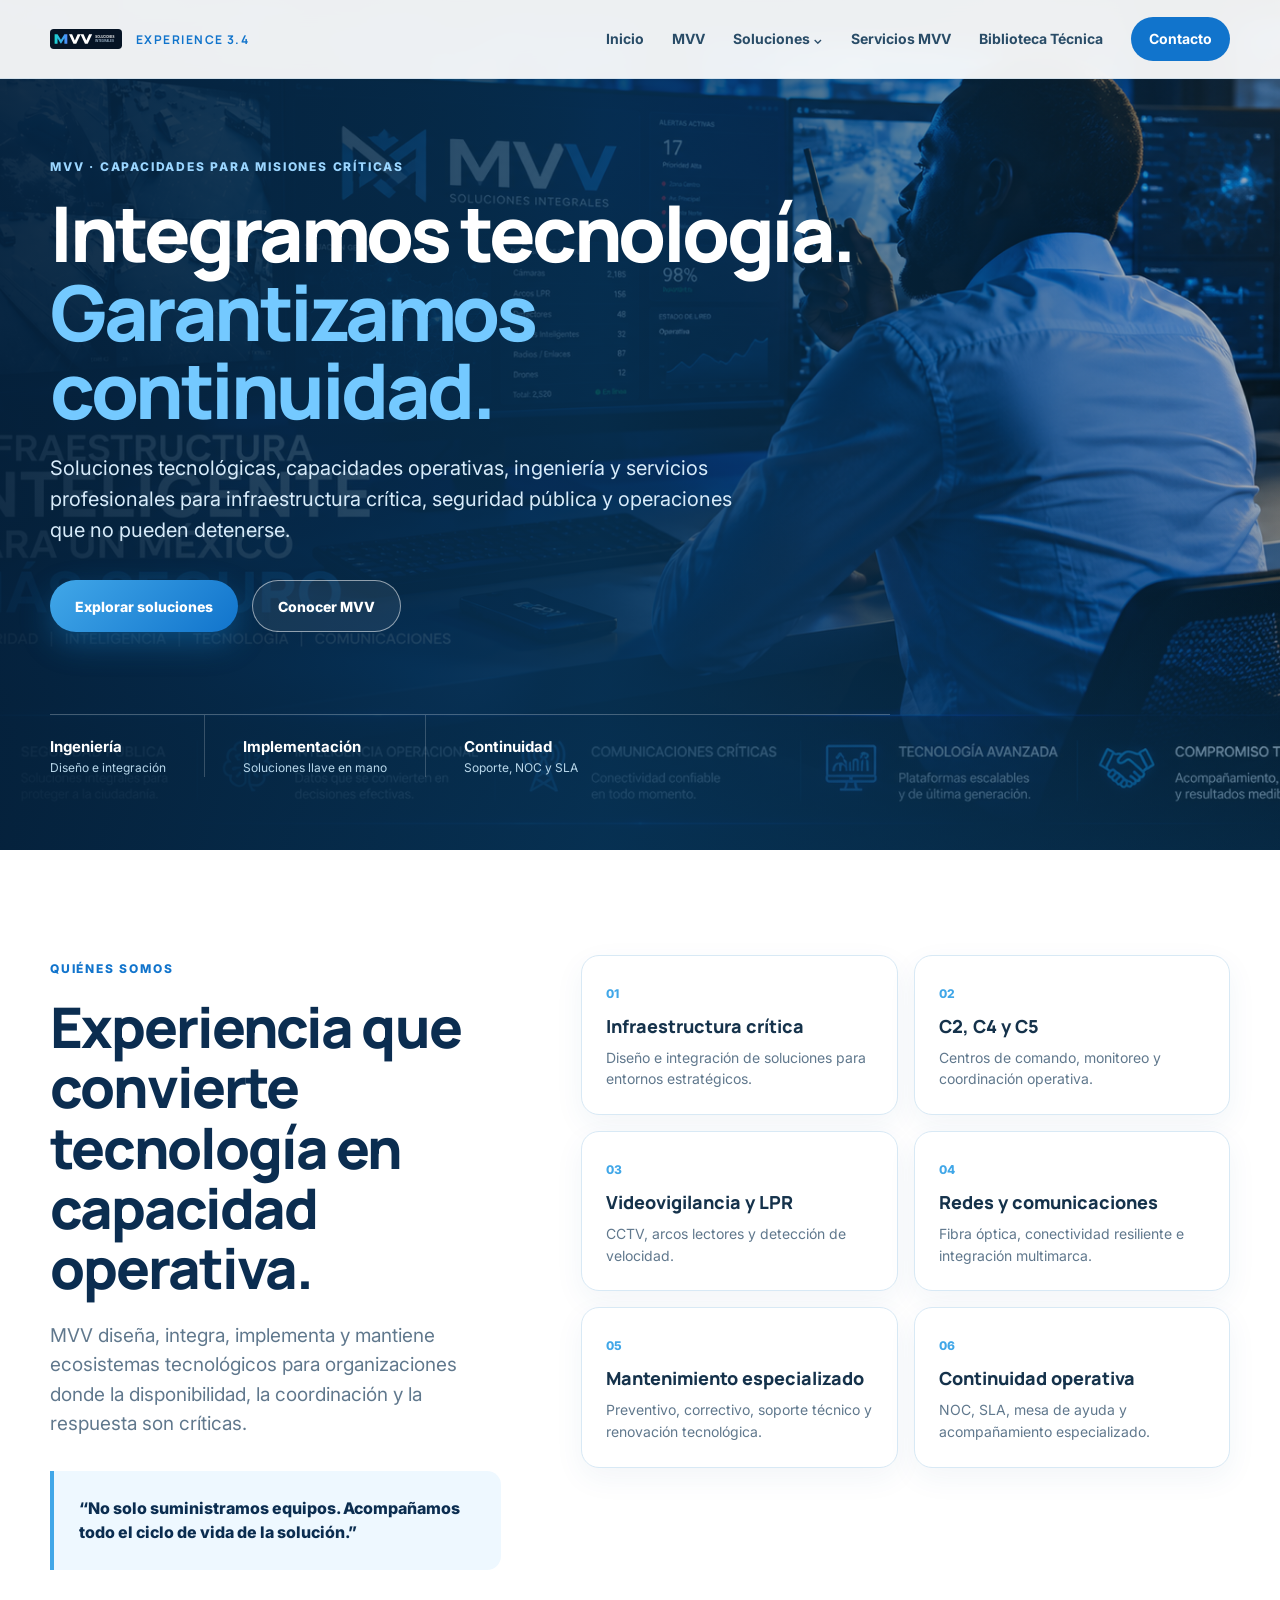
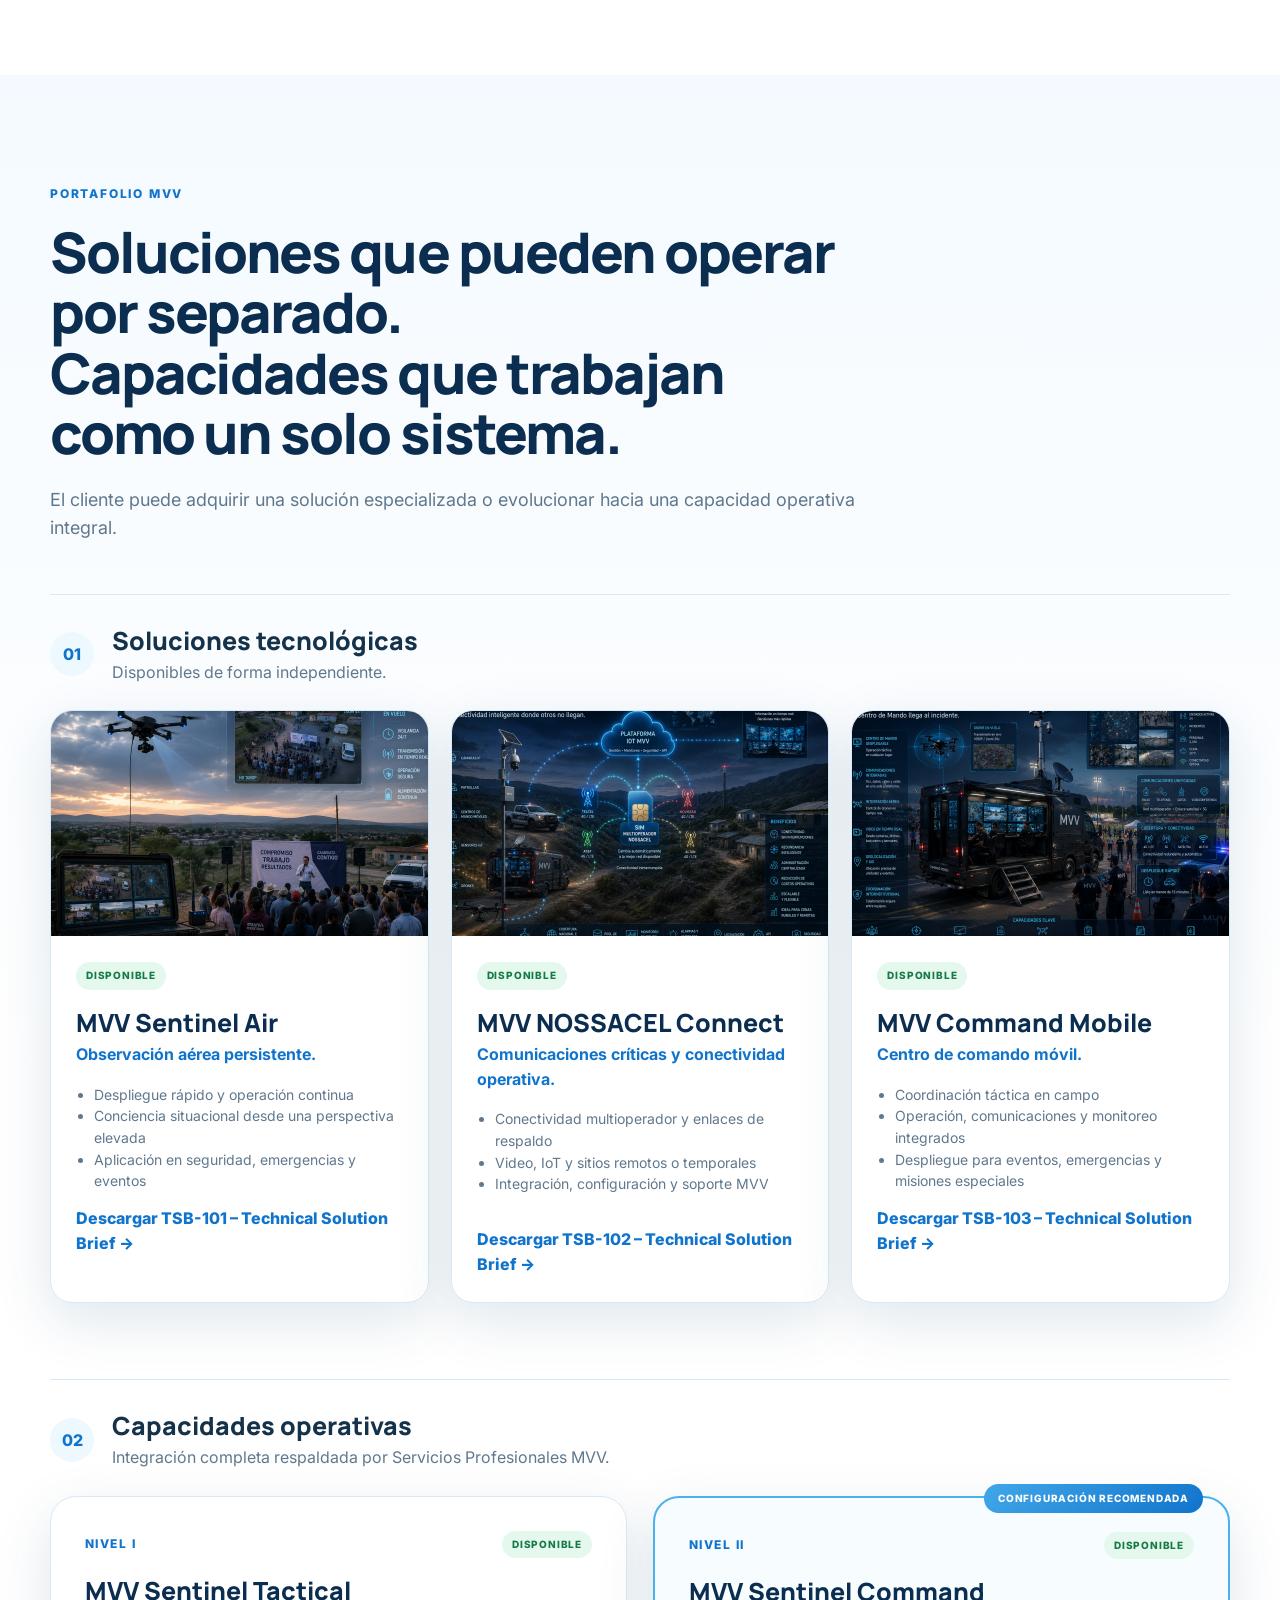
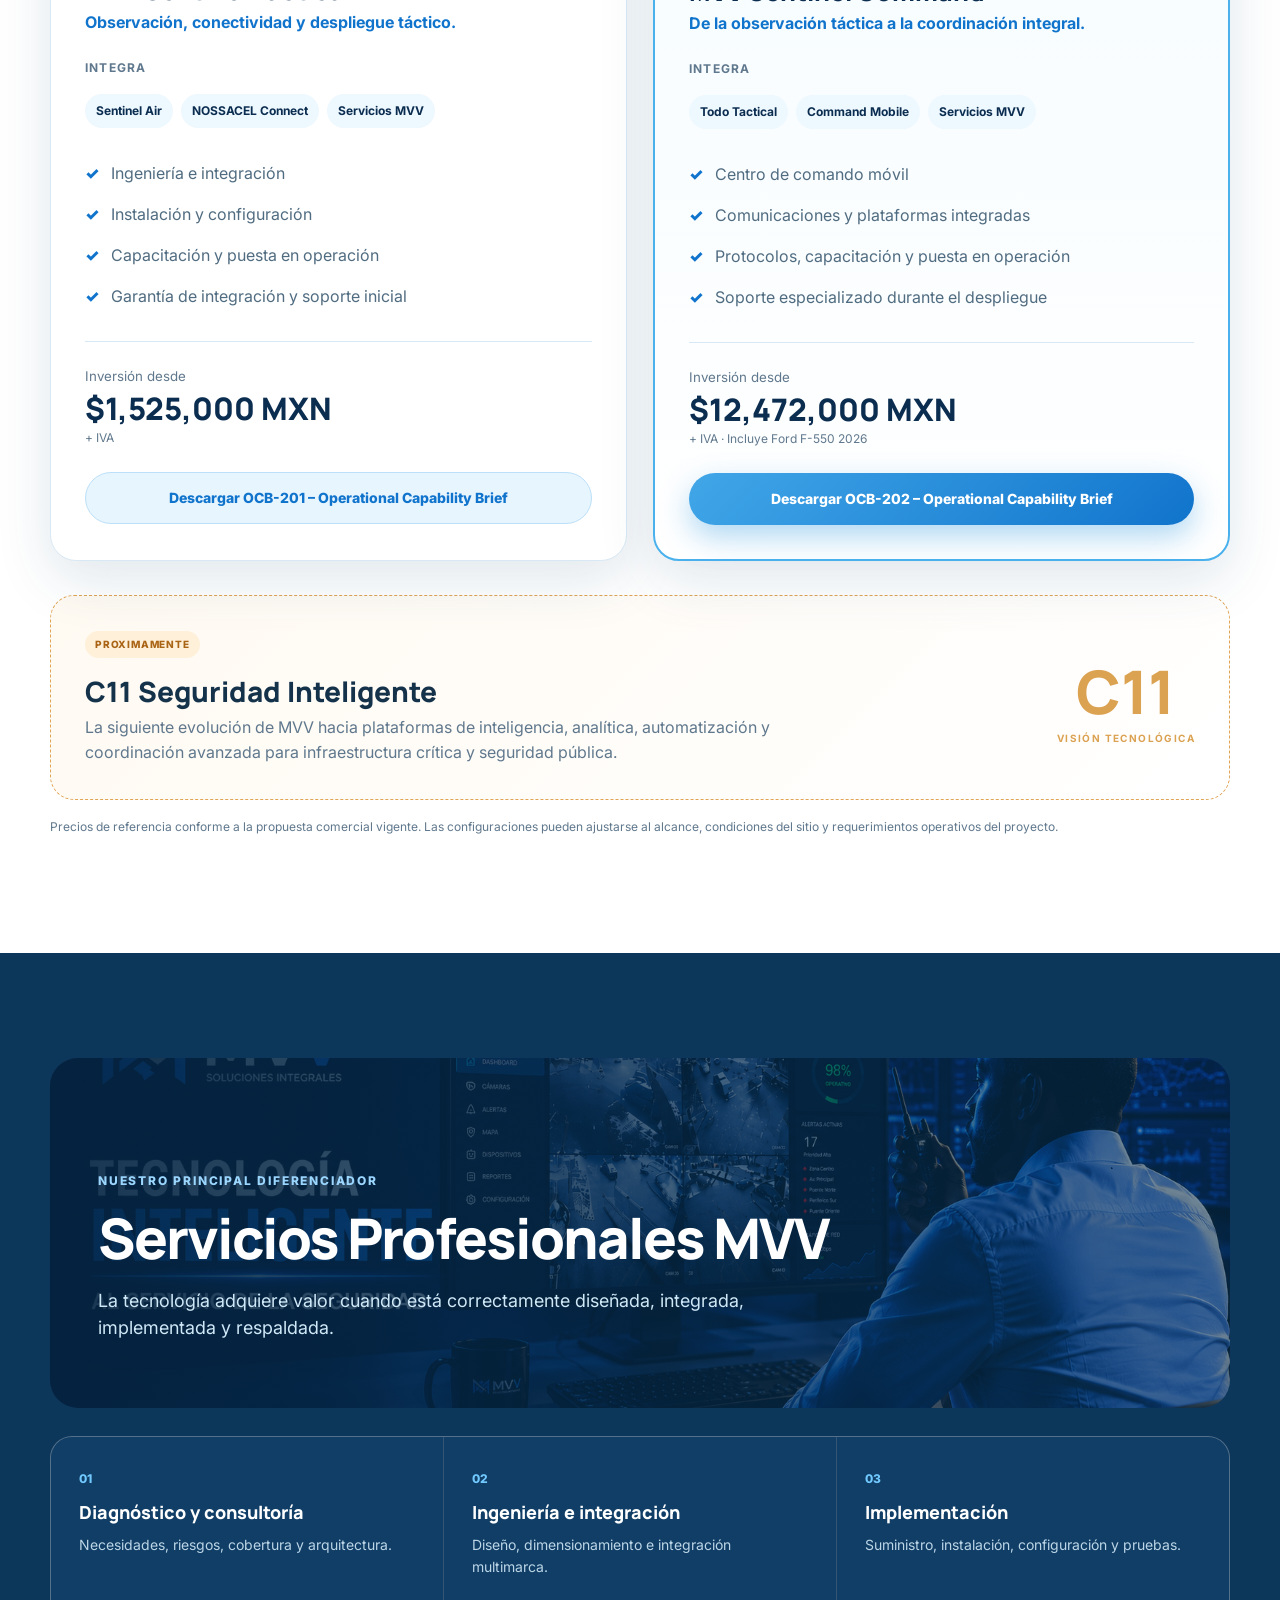
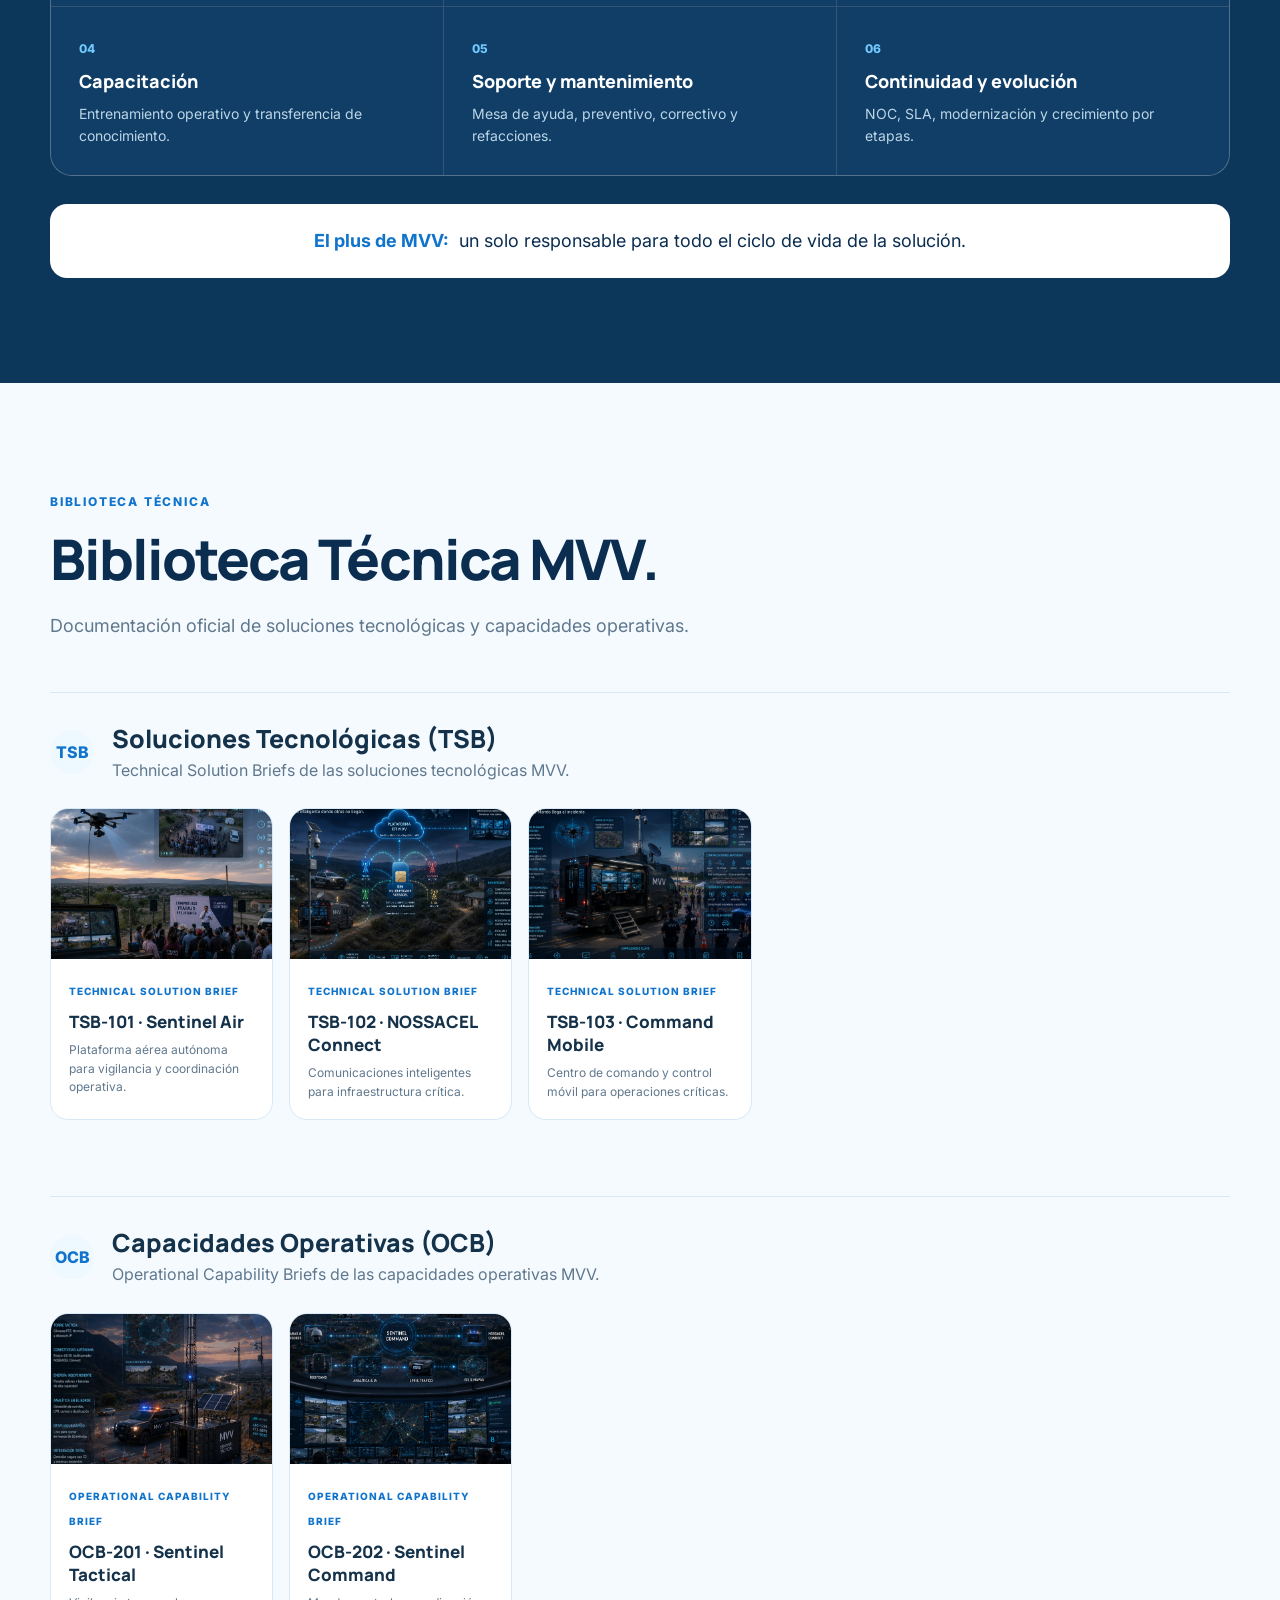
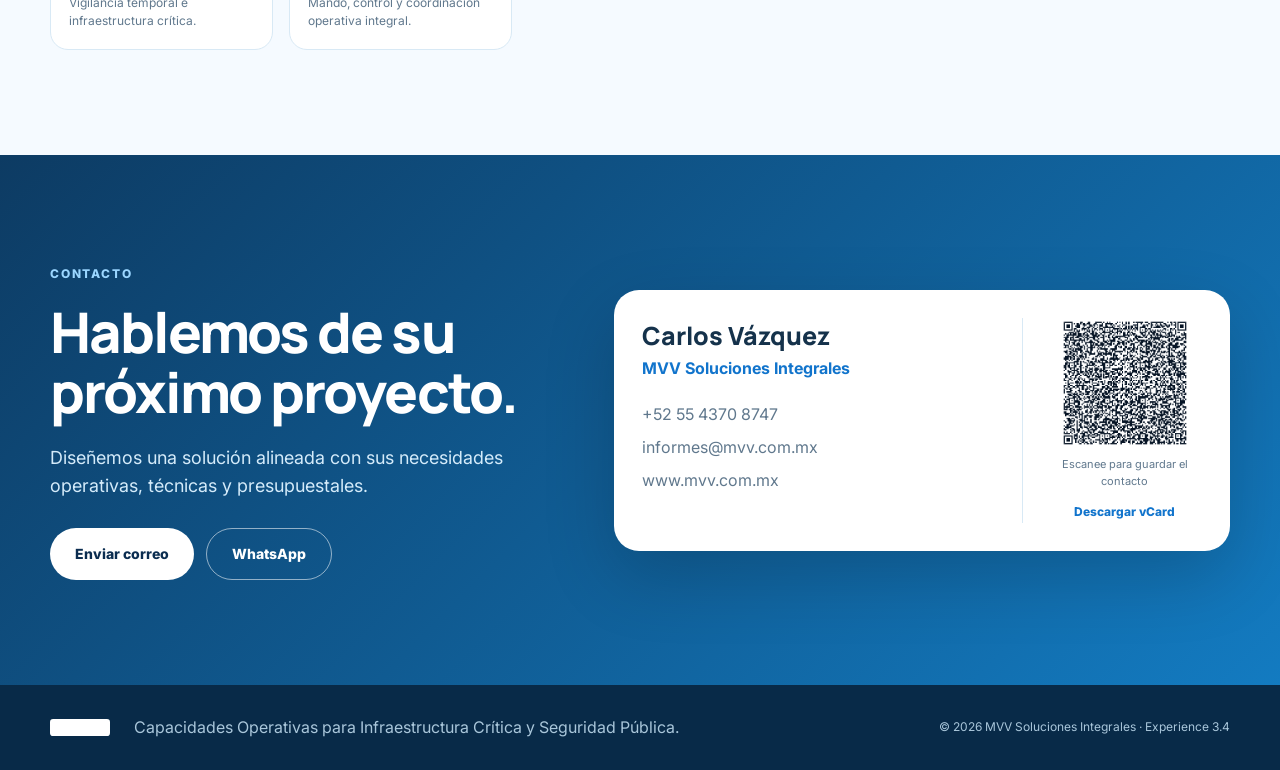
==== commit 9f18158e: "Publicar MVV Experience 3.4 Pro & Config  Edition" ====
--- a/index.html
+++ b/index.html
@@ -3,9 +3,9 @@
 <head>
   <meta charset="utf-8">
   <meta name="viewport" content="width=device-width, initial-scale=1">
-  <meta name="application-name" content="MVV Experience 3.3">
-  <meta name="description" content="MVV Experience 3.3: soluciones tecnológicas, capacidades operativas y servicios profesionales para infraestructura crítica y seguridad pública.">
-  <title>MVV Experience 3.3</title>
+  <meta name="application-name" content="MVV Experience 3.4">
+  <meta name="description" content="MVV Experience 3.4: soluciones tecnológicas, capacidades operativas y servicios profesionales para infraestructura crítica y seguridad pública.">
+  <title>MVV Experience 3.4</title>
   <link rel="preconnect" href="https://fonts.googleapis.com">
   <link rel="preconnect" href="https://fonts.gstatic.com" crossorigin>
   <link href="https://fonts.googleapis.com/css2?family=Inter:wght@400;500;600;700;800&family=Manrope:wght@600;700;800&display=swap" rel="stylesheet">
@@ -16,7 +16,7 @@
   <div class="container nav-wrap">
     <a href="#inicio" class="brand" aria-label="MVV inicio">
       <img src="assets/images/mvv-logo.svg" alt="MVV Soluciones Integrales">
-      <span>Experience 3.3</span>
+      <span>Experience 3.4</span>
     </a>
     <button class="menu-toggle" aria-label="Abrir menú" aria-expanded="false"><span></span><span></span><span></span></button>
     <nav class="main-nav" aria-label="Navegación principal">
@@ -181,7 +181,7 @@
 </section>
 </main>
 
-<footer><div class="container"><img src="assets/images/mvv-logo.svg" alt="MVV"><p>Capacidades Operativas para Infraestructura Crítica y Seguridad Pública.</p><span>© 2026 MVV Soluciones Integrales · Experience 3.3</span></div></footer>
+<footer><div class="container"><img src="assets/images/mvv-logo.svg" alt="MVV"><p>Capacidades Operativas para Infraestructura Crítica y Seguridad Pública.</p><span>© 2026 MVV Soluciones Integrales · Experience 3.4</span></div></footer>
 <script src="config.js?v=3.3"></script><script src="script.js?v=3.3"></script>
 </body>
 </html>
--- a/styles.css
+++ b/styles.css
@@ -1 +1,5 @@
 :root{--blue:#1174cc;--blue2:#41a7e8;--navy:#0b2d50;--ink:#15324b;--muted:#60788d;--pale:#eef8ff;--line:#d8e9f5;--white:#fff;--shadow:0 18px 55px rgba(16,69,110,.13);--radius:22px}*{box-sizing:border-box}html{scroll-behavior:smooth}body{margin:0;font-family:Inter,Arial,sans-serif;color:var(--ink);background:#fff;line-height:1.55}img{max-width:100%;display:block}a{text-decoration:none;color:inherit}.container{width:min(1180px,calc(100% - 40px));margin:auto}.site-header{position:fixed;top:0;left:0;right:0;z-index:1000;background:rgba(255,255,255,.93);backdrop-filter:blur(14px);border-bottom:1px solid rgba(31,116,176,.12)}.nav-wrap{height:78px;display:flex;align-items:center;justify-content:space-between}.brand{display:flex;align-items:center;gap:14px}.brand img{width:72px;height:42px;object-fit:contain}.brand span{font:700 12px Manrope,sans-serif;color:var(--blue);letter-spacing:.12em;text-transform:uppercase}.main-nav{display:flex;align-items:center;gap:28px;font-size:14px;font-weight:700;color:#294c67}.main-nav>a,.nav-dropdown>button{padding:26px 0;border:0;background:none;font:inherit;color:inherit;cursor:pointer}.main-nav a:hover,.nav-dropdown button:hover{color:var(--blue)}.nav-cta{background:var(--blue)!important;color:#fff!important;padding:11px 18px!important;border-radius:999px}.nav-dropdown{position:relative}.nav-dropdown button span{font-size:12px}.dropdown-panel{display:none;position:absolute;top:64px;left:-24px;width:280px;background:#fff;border:1px solid var(--line);border-radius:18px;padding:16px;box-shadow:var(--shadow)}.nav-dropdown:hover .dropdown-panel,.nav-dropdown:focus-within .dropdown-panel{display:grid}.dropdown-panel strong{font-size:11px;text-transform:uppercase;letter-spacing:.12em;color:var(--blue);padding:9px 10px 4px}.dropdown-panel a{padding:8px 10px;border-radius:9px;font-weight:600}.dropdown-panel a:hover{background:var(--pale)}.menu-toggle{display:none;border:0;background:transparent}.menu-toggle span{display:block;width:26px;height:2px;background:var(--navy);margin:5px}.hero{position:relative;min-height:850px;display:flex;align-items:center;color:#fff;overflow:hidden}.hero-media{position:absolute;inset:0;background:url('assets/images/hero-control-room.png') center/cover no-repeat;transform:scale(1.02)}.hero-overlay{position:absolute;inset:0;background:linear-gradient(90deg,rgba(5,34,61,.94) 0%,rgba(7,52,88,.82) 47%,rgba(11,63,99,.28) 100%),linear-gradient(0deg,rgba(8,52,88,.6),transparent 45%)}.hero-content{position:relative;padding-top:80px}.eyebrow{display:inline-block;color:var(--blue);font-size:12px;font-weight:800;letter-spacing:.15em;text-transform:uppercase;margin-bottom:18px}.eyebrow.light{color:#9bd6ff}.hero h1{font:800 clamp(46px,6vw,82px)/1.02 Manrope,sans-serif;letter-spacing:-.045em;margin:0 0 24px;max-width:900px}.hero h1 span{color:#74c9ff}.hero p{font-size:20px;max-width:720px;color:#d7ebfa;margin:0 0 34px}.hero-actions{display:flex;gap:14px;flex-wrap:wrap}.btn{display:inline-flex;justify-content:center;align-items:center;min-height:52px;padding:0 25px;border-radius:999px;font-weight:800;font-size:14px;transition:.25s}.btn:hover{transform:translateY(-2px)}.btn-primary{background:linear-gradient(135deg,var(--blue2),var(--blue));color:#fff;box-shadow:0 12px 30px rgba(22,140,221,.34)}.btn-ghost{border:1px solid rgba(255,255,255,.52);color:#fff;background:rgba(255,255,255,.07)}.btn-secondary{background:#e7f5ff;color:var(--blue);border:1px solid #bce0f8}.btn-white{background:#fff;color:var(--navy)}.btn-outline-white{border:1px solid rgba(255,255,255,.55);color:#fff}.full{width:100%}.hero-proof{display:flex;gap:0;margin-top:82px;max-width:840px;border-top:1px solid rgba(255,255,255,.25)}.hero-proof div{padding:20px 38px 0 0;margin-right:38px;border-right:1px solid rgba(255,255,255,.2)}.hero-proof div:last-child{border:0}.hero-proof b,.hero-proof span{display:block}.hero-proof b{font-size:15px}.hero-proof span{font-size:12px;color:#b9d8eb}.section{padding:105px 0}.split{display:grid;grid-template-columns:.82fr 1.18fr;gap:80px;align-items:start}.section h2{font:800 clamp(34px,4.5vw,56px)/1.08 Manrope,sans-serif;letter-spacing:-.035em;margin:0 0 22px;color:var(--navy)}.lead{font-size:19px;color:var(--muted)}.quote{margin-top:32px;padding:25px;border-left:4px solid var(--blue2);background:var(--pale);font-weight:800;color:var(--navy);border-radius:0 14px 14px 0}.experience-grid{display:grid;grid-template-columns:repeat(2,1fr);gap:16px}.experience-grid article{padding:24px;border:1px solid var(--line);border-radius:18px;background:#fff;box-shadow:0 10px 30px rgba(26,88,129,.06)}.experience-grid span{color:var(--blue2);font-weight:800;font-size:12px}.experience-grid h3{font:800 18px Manrope,sans-serif;margin:9px 0}.experience-grid p{margin:0;color:var(--muted);font-size:14px}.solutions{background:linear-gradient(180deg,#f4faff 0%,#fff 40%)}.section-head{max-width:820px;margin-bottom:52px}.section-head p{font-size:18px;color:var(--muted)}.family-title{display:flex;gap:18px;align-items:center;border-top:1px solid var(--line);padding-top:28px;margin:30px 0 24px}.family-title>span{width:44px;height:44px;border-radius:50%;display:grid;place-items:center;background:var(--pale);color:var(--blue);font-weight:800}.family-title h3{margin:0;font:800 25px Manrope}.family-title p{margin:2px 0;color:var(--muted)}.family-title.operational{margin-top:76px}.solution-grid{display:grid;gap:22px}.solution-grid.three{grid-template-columns:repeat(3,1fr)}.solution-card{background:#fff;border:1px solid var(--line);border-radius:var(--radius);overflow:hidden;box-shadow:var(--shadow)}.card-image{height:225px;overflow:hidden;background:#d9eefb}.card-image img{width:100%;height:100%;object-fit:cover;transition:.5s}.solution-card:hover .card-image img{transform:scale(1.04)}.card-body{padding:25px}.status{display:inline-flex;padding:6px 10px;border-radius:999px;font-size:10px;font-weight:800;text-transform:uppercase;letter-spacing:.08em}.available{background:#e5f8ee;color:#157a43}.developing{background:#fff0da;color:#aa6415}.card-body h3,.package-card h3{font:800 25px Manrope;margin:15px 0 2px;color:var(--navy)}.tagline,.package-sub{margin:0 0 17px;color:var(--blue);font-weight:700}.card-body ul{padding-left:18px;color:var(--muted);font-size:14px;min-height:105px}.text-link{font-weight:800;color:var(--blue)}.package-grid{display:grid;grid-template-columns:1fr 1fr;gap:26px;align-items:stretch}.package-card{position:relative;background:#fff;border:1px solid var(--line);border-radius:26px;padding:34px;box-shadow:var(--shadow)}.package-card.featured{border:2px solid #4ab1ed;background:linear-gradient(180deg,#f6fcff,#fff)}.recommended{position:absolute;right:25px;top:-14px;background:linear-gradient(135deg,var(--blue2),var(--blue));color:#fff;border-radius:999px;padding:7px 14px;font-size:10px;font-weight:800;text-transform:uppercase;letter-spacing:.08em}.package-top{display:flex;justify-content:space-between;align-items:center}.level{font-size:12px;font-weight:800;color:var(--blue);text-transform:uppercase;letter-spacing:.12em}.includes{margin:24px 0}.includes h4{font-size:12px;text-transform:uppercase;letter-spacing:.1em;color:var(--muted)}.chip-row{display:flex;flex-wrap:wrap;gap:8px}.chip-row span{background:var(--pale);color:var(--navy);font-size:12px;font-weight:700;padding:8px 11px;border-radius:999px}.check-list{padding:0;list-style:none;margin:25px 0}.check-list li{padding:8px 0 8px 26px;position:relative;color:#506c81}.check-list li:before{content:'✓';position:absolute;left:0;color:var(--blue);font-weight:900}.investment{border-top:1px solid var(--line);padding:24px 0;display:grid}.investment small{color:var(--muted)}.investment strong{font:800 31px Manrope;color:var(--navy)}.investment span{font-size:12px;color:var(--muted)}.c11-card{margin-top:34px;border:1px dashed #e0a454;border-radius:24px;padding:34px;display:flex;justify-content:space-between;align-items:center;background:linear-gradient(135deg,#fffaf2,#fff)}.c11-card h3{font:800 28px Manrope;margin:14px 0 5px}.c11-card p{max-width:720px;color:var(--muted);margin:0}.c11-mark{font:800 60px Manrope;color:#dba252;text-align:center}.c11-mark span{display:block;font:700 10px Inter;text-transform:uppercase;letter-spacing:.14em}.commercial-note{font-size:12px;color:var(--muted);margin-top:18px}.services{background:#0d365b;color:#fff}.services-hero{min-height:350px;border-radius:28px;background:linear-gradient(90deg,rgba(5,37,67,.93),rgba(7,58,96,.54)),url('assets/images/services-field.png') center/cover;display:flex;align-items:end;padding:48px;margin-bottom:28px}.services-hero h2{color:#fff;margin-bottom:15px}.services-hero p{max-width:660px;color:#cfe8f7;font-size:18px}.service-flow{display:grid;grid-template-columns:repeat(3,1fr);gap:1px;background:rgba(255,255,255,.16);border:1px solid rgba(255,255,255,.16);border-radius:22px;overflow:hidden}.service-flow article{background:#103e66;padding:28px}.service-flow span{color:#71c9ff;font-weight:800;font-size:12px}.service-flow h3{font:800 18px Manrope;margin:10px 0}.service-flow p{color:#bcd6e7;margin:0;font-size:14px}.service-statement{margin-top:28px;border-radius:17px;background:#fff;color:var(--navy);padding:23px 28px;display:flex;gap:10px;justify-content:center;font-size:18px}.service-statement strong{color:var(--blue)}.docs{background:#f5faff}.docs-grid{display:grid;grid-template-columns:repeat(5,1fr);gap:16px}.doc-card{background:#fff;border:1px solid var(--line);border-radius:18px;overflow:hidden;transition:.25s}.doc-card:hover{transform:translateY(-5px);box-shadow:var(--shadow)}.doc-card img{width:100%;height:150px;object-fit:cover}.doc-card div{padding:18px}.doc-card span{font-size:10px;text-transform:uppercase;letter-spacing:.1em;color:var(--blue);font-weight:800}.doc-card h3{font:800 17px Manrope;margin:8px 0}.doc-card p{font-size:12px;color:var(--muted);margin:0}.contact{background:linear-gradient(135deg,#0d3b63,#137bc1);color:#fff}.contact-grid{display:grid;grid-template-columns:.9fr 1.1fr;gap:60px;align-items:center}.contact h2{color:#fff}.contact p{font-size:18px;color:#d4ebfa;max-width:560px}.contact-actions{display:flex;gap:12px;margin-top:28px}.contact-card{background:#fff;color:var(--ink);border-radius:25px;padding:28px;display:grid;grid-template-columns:1fr 180px;gap:25px;box-shadow:0 25px 70px rgba(0,0,0,.18)}.person h3{font:800 25px Manrope;margin:0 0 3px}.person span{color:var(--blue);font-weight:700;display:block;margin-bottom:22px}.person a{display:block;color:var(--muted);margin:8px 0}.qr{text-align:center;border-left:1px solid var(--line);padding-left:24px}.qr img{width:130px;margin:auto}.qr span{display:block;font-size:11px;color:var(--muted);margin:8px}.qr a{font-size:12px;color:var(--blue);font-weight:800}footer{background:#082a48;color:#a9c6da;padding:30px 0}footer .container{display:flex;align-items:center;gap:24px}footer img{width:60px;filter:brightness(0) invert(1)}footer p{margin:0;flex:1}footer span{font-size:12px}.reveal{opacity:0;transform:translateY(22px);transition:opacity .7s ease,transform .7s ease}.reveal.visible{opacity:1;transform:none}@media(max-width:980px){.main-nav{display:none;position:absolute;top:78px;left:0;right:0;background:#fff;padding:18px 25px;box-shadow:var(--shadow);align-items:stretch}.main-nav.open{display:flex;flex-direction:column;gap:0}.main-nav>a,.nav-dropdown>button{padding:12px 0;text-align:left}.dropdown-panel{position:static;display:none;width:100%;box-shadow:none;border:0;padding:5px 10px}.nav-dropdown.open .dropdown-panel{display:grid}.menu-toggle{display:block}.hero{min-height:760px}.split,.contact-grid{grid-template-columns:1fr}.solution-grid.three{grid-template-columns:1fr 1fr}.docs-grid{grid-template-columns:repeat(3,1fr)}.service-flow{grid-template-columns:repeat(2,1fr)}}@media(max-width:700px){.container{width:min(100% - 26px,1180px)}.section{padding:75px 0}.hero{min-height:820px}.hero h1{font-size:47px}.hero p{font-size:17px}.hero-proof{display:grid;grid-template-columns:1fr;margin-top:55px}.hero-proof div{border-right:0;border-bottom:1px solid rgba(255,255,255,.16);padding:13px 0;margin:0}.split,.solution-grid.three,.package-grid,.experience-grid,.docs-grid,.service-flow{grid-template-columns:1fr}.services-hero{padding:28px;min-height:430px}.c11-card{align-items:flex-start;gap:20px;flex-direction:column}.c11-mark{font-size:42px}.contact-card{grid-template-columns:1fr}.qr{border-left:0;border-top:1px solid var(--line);padding:20px 0 0}.contact-actions{flex-direction:column}.service-statement{display:block;text-align:center}footer .container{display:grid;text-align:center;justify-items:center}.brand span{display:none}}
+
+/* MVV 3.4: presentación del mensaje cuando los precios están ocultos */
+.investment.price-hidden { display:flex; align-items:center; justify-content:center; min-height:86px; text-align:center; }
+.investment.price-hidden small { font-size:1rem; font-weight:700; line-height:1.35; }
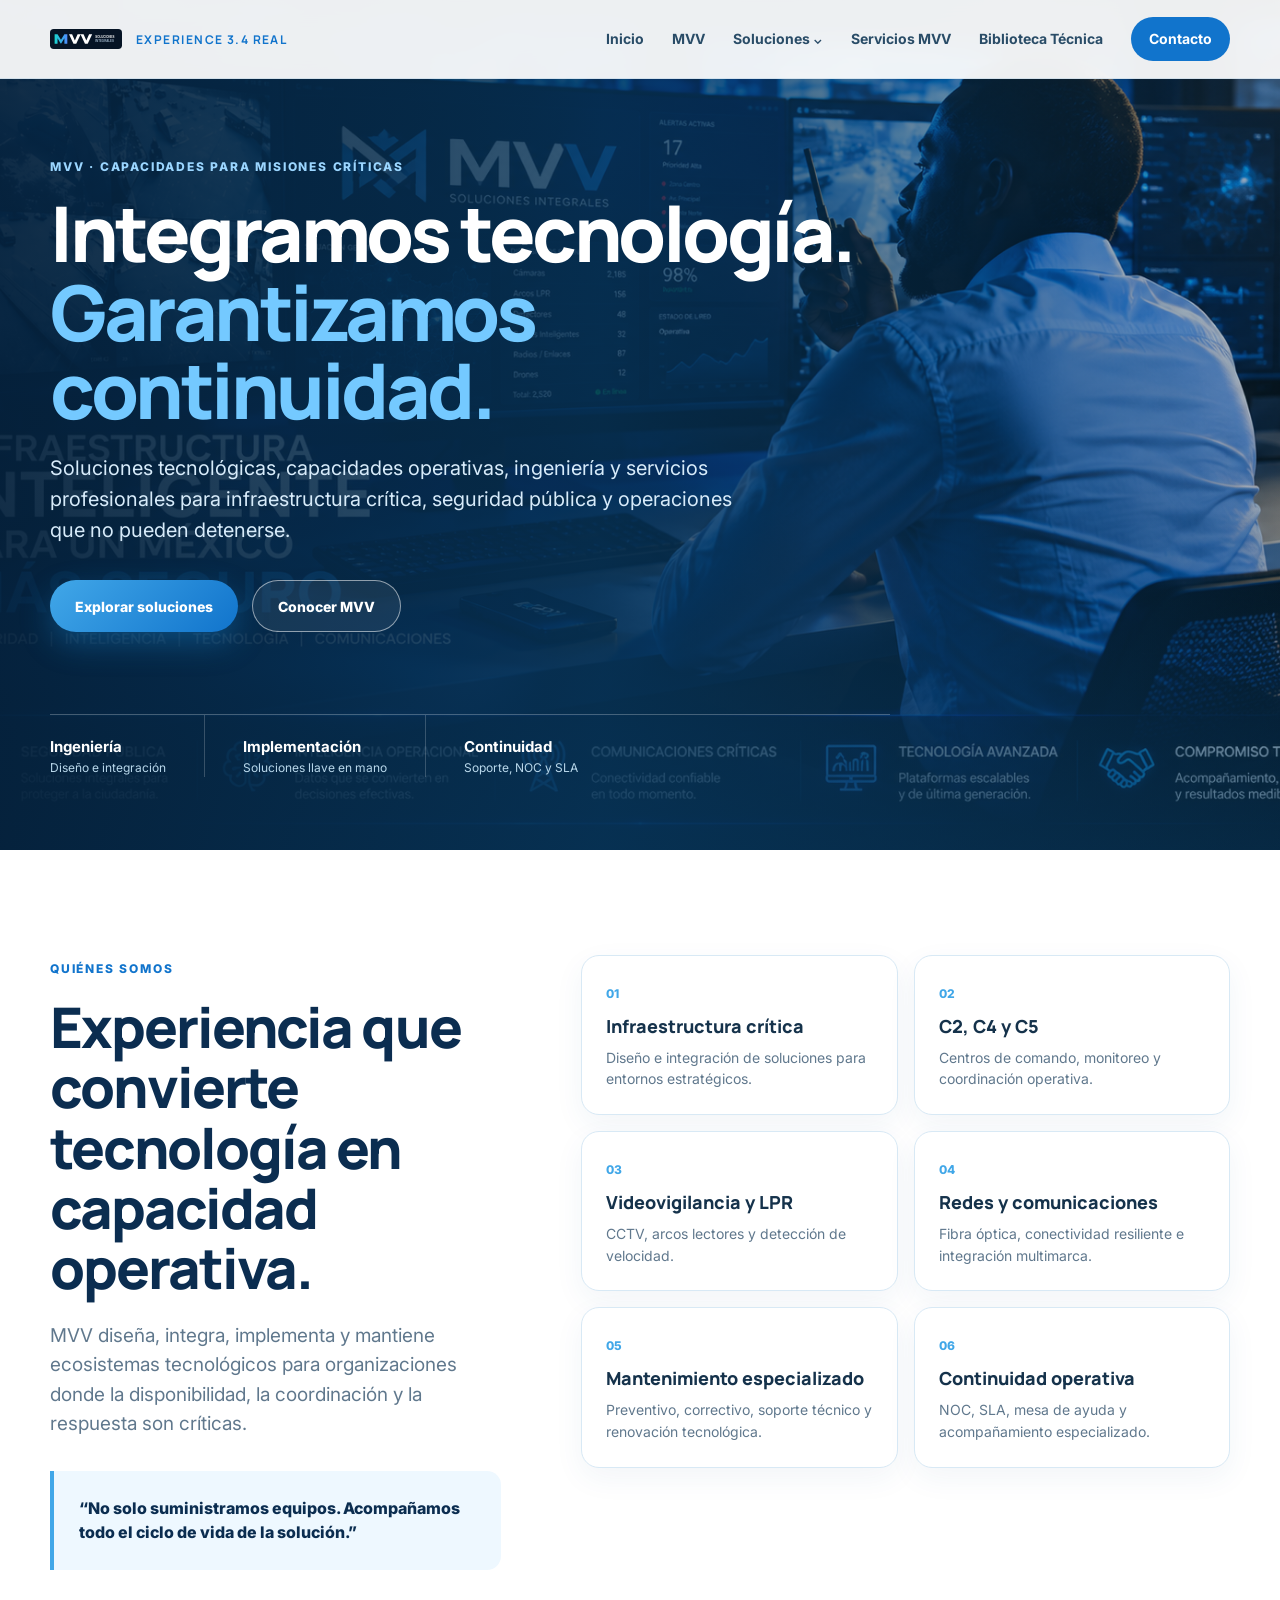
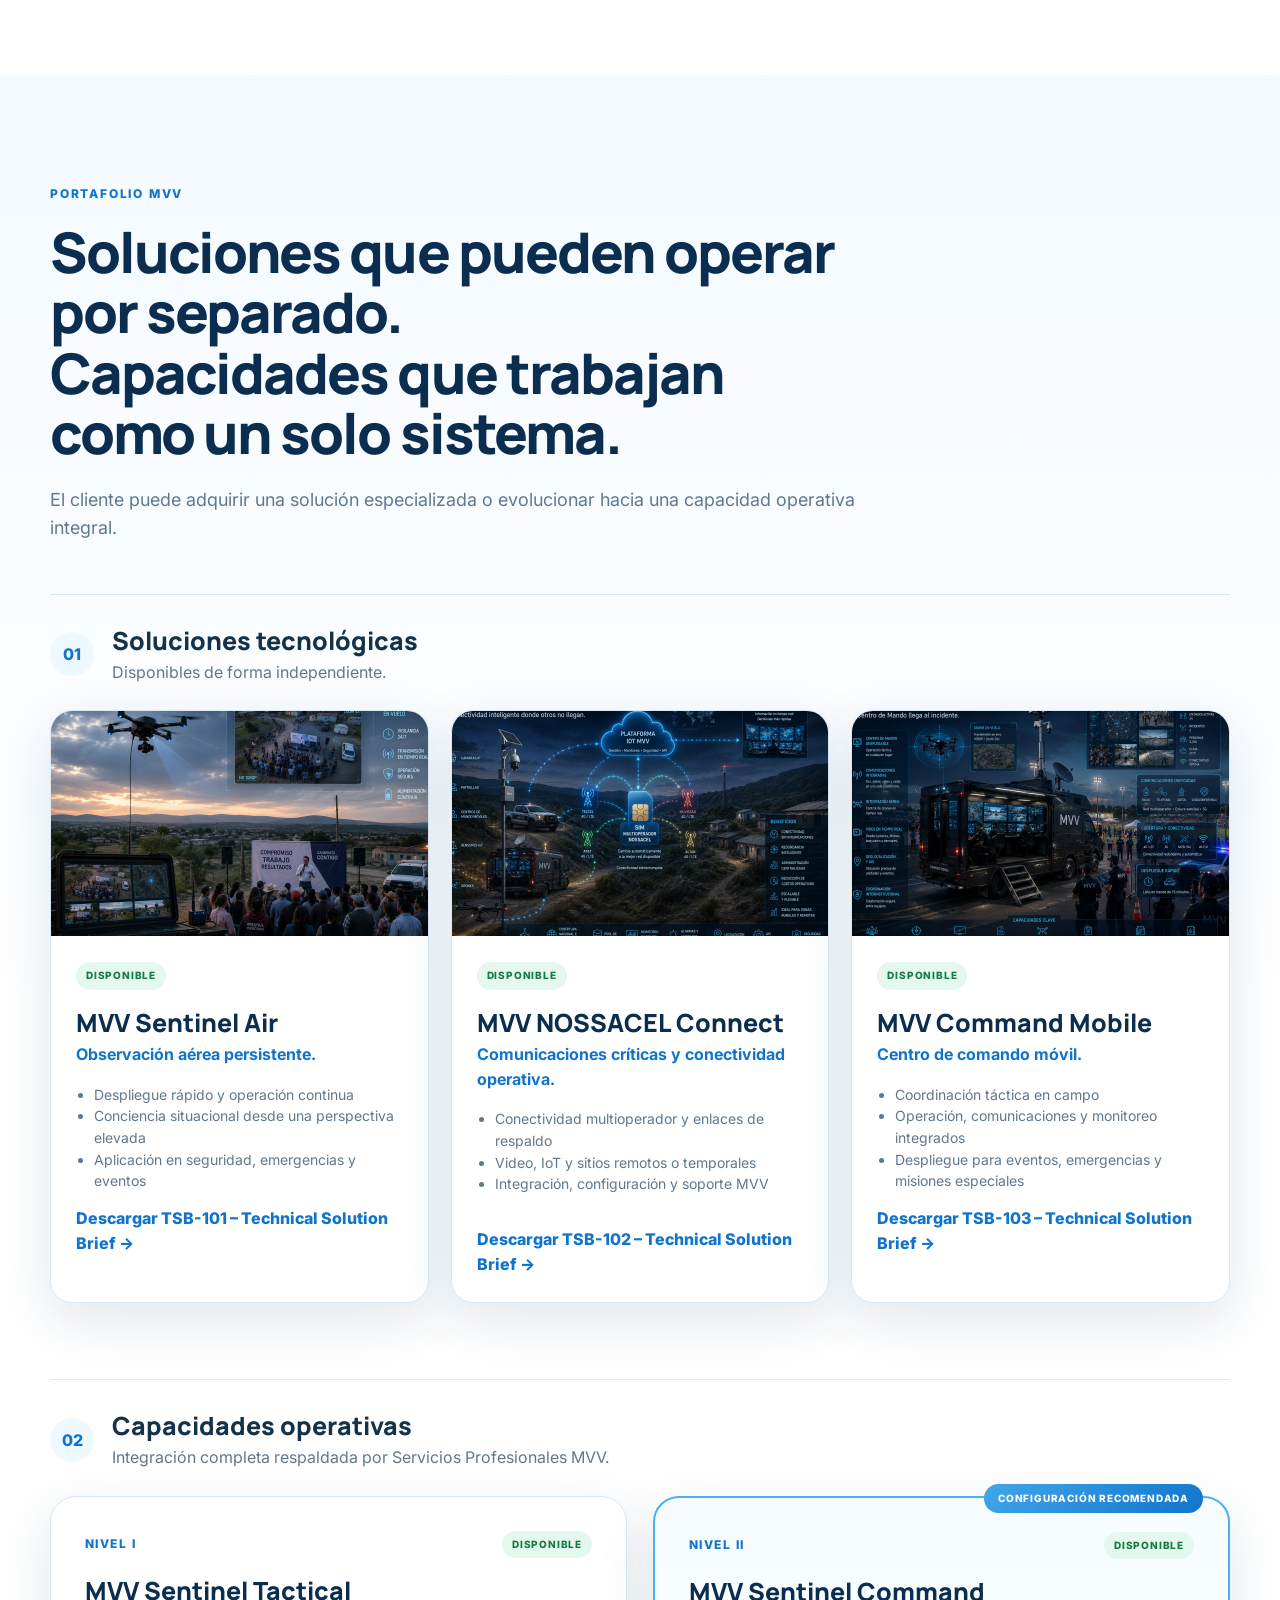
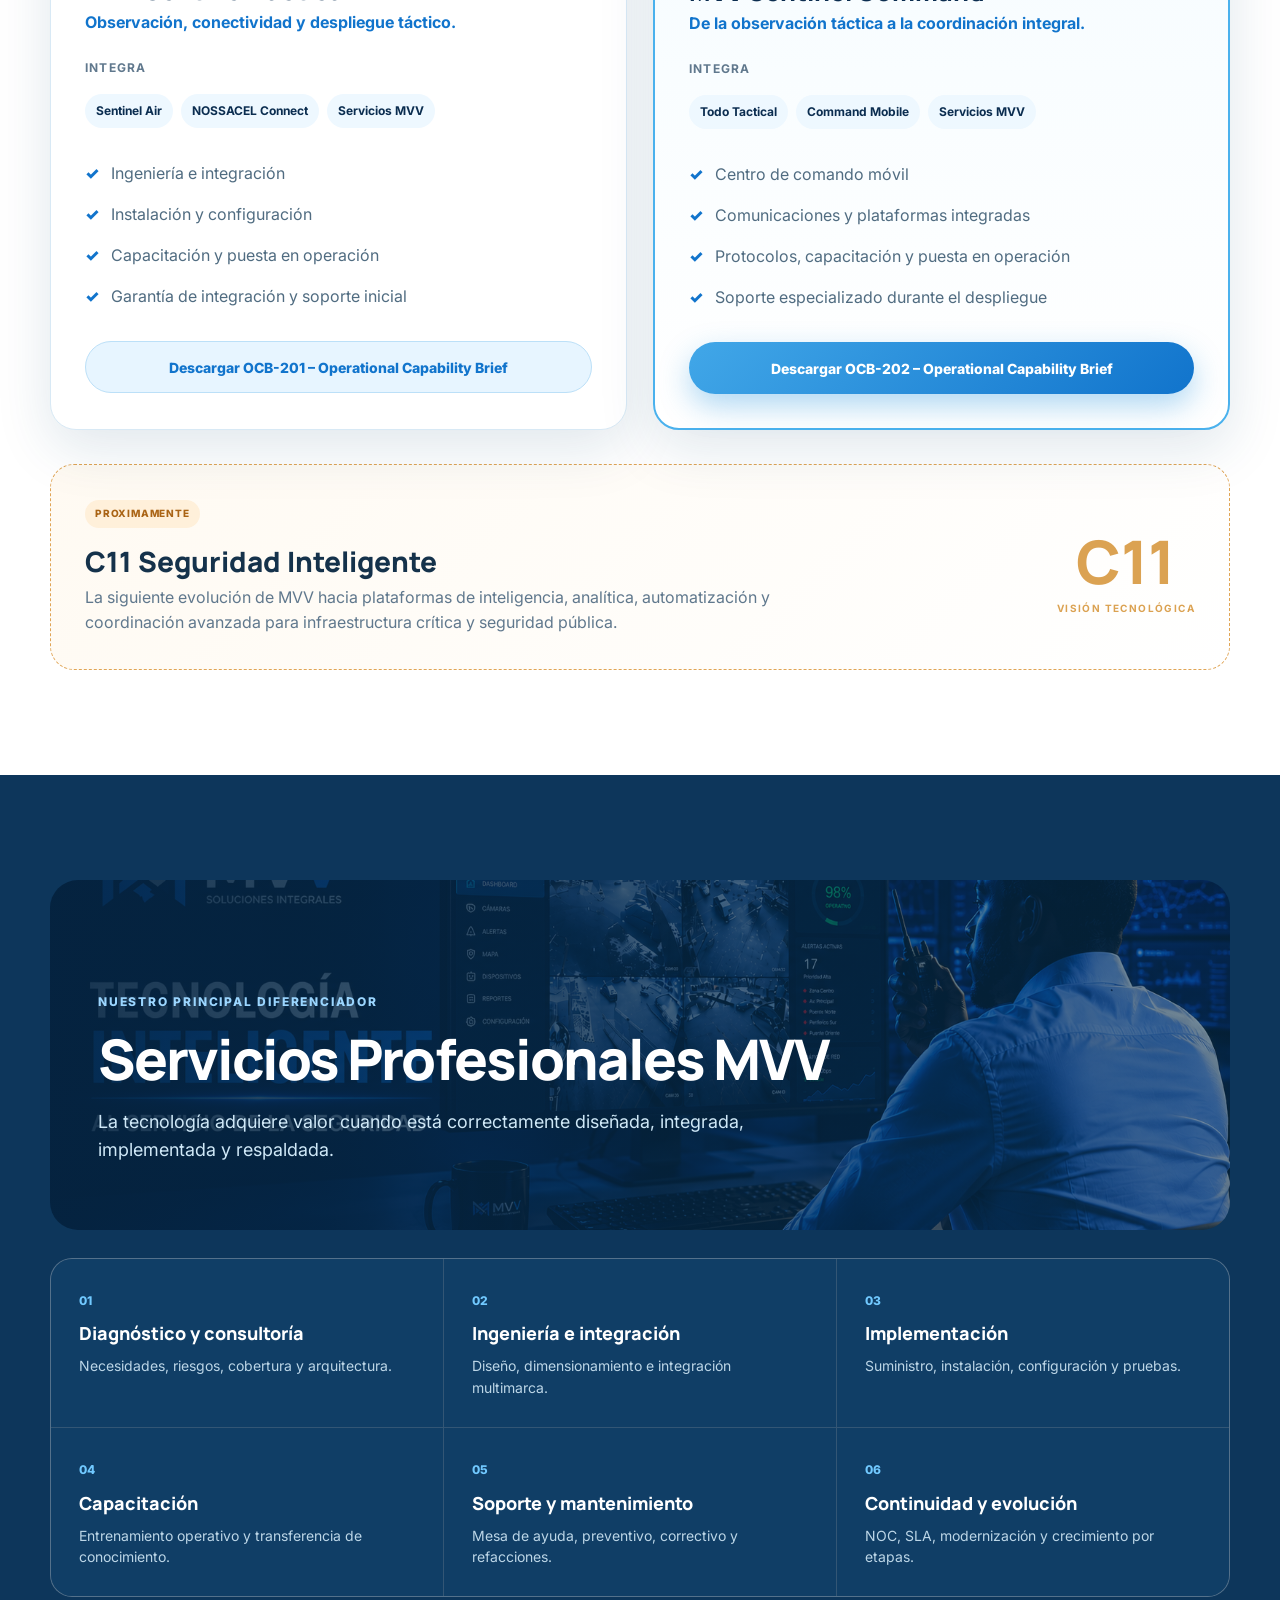
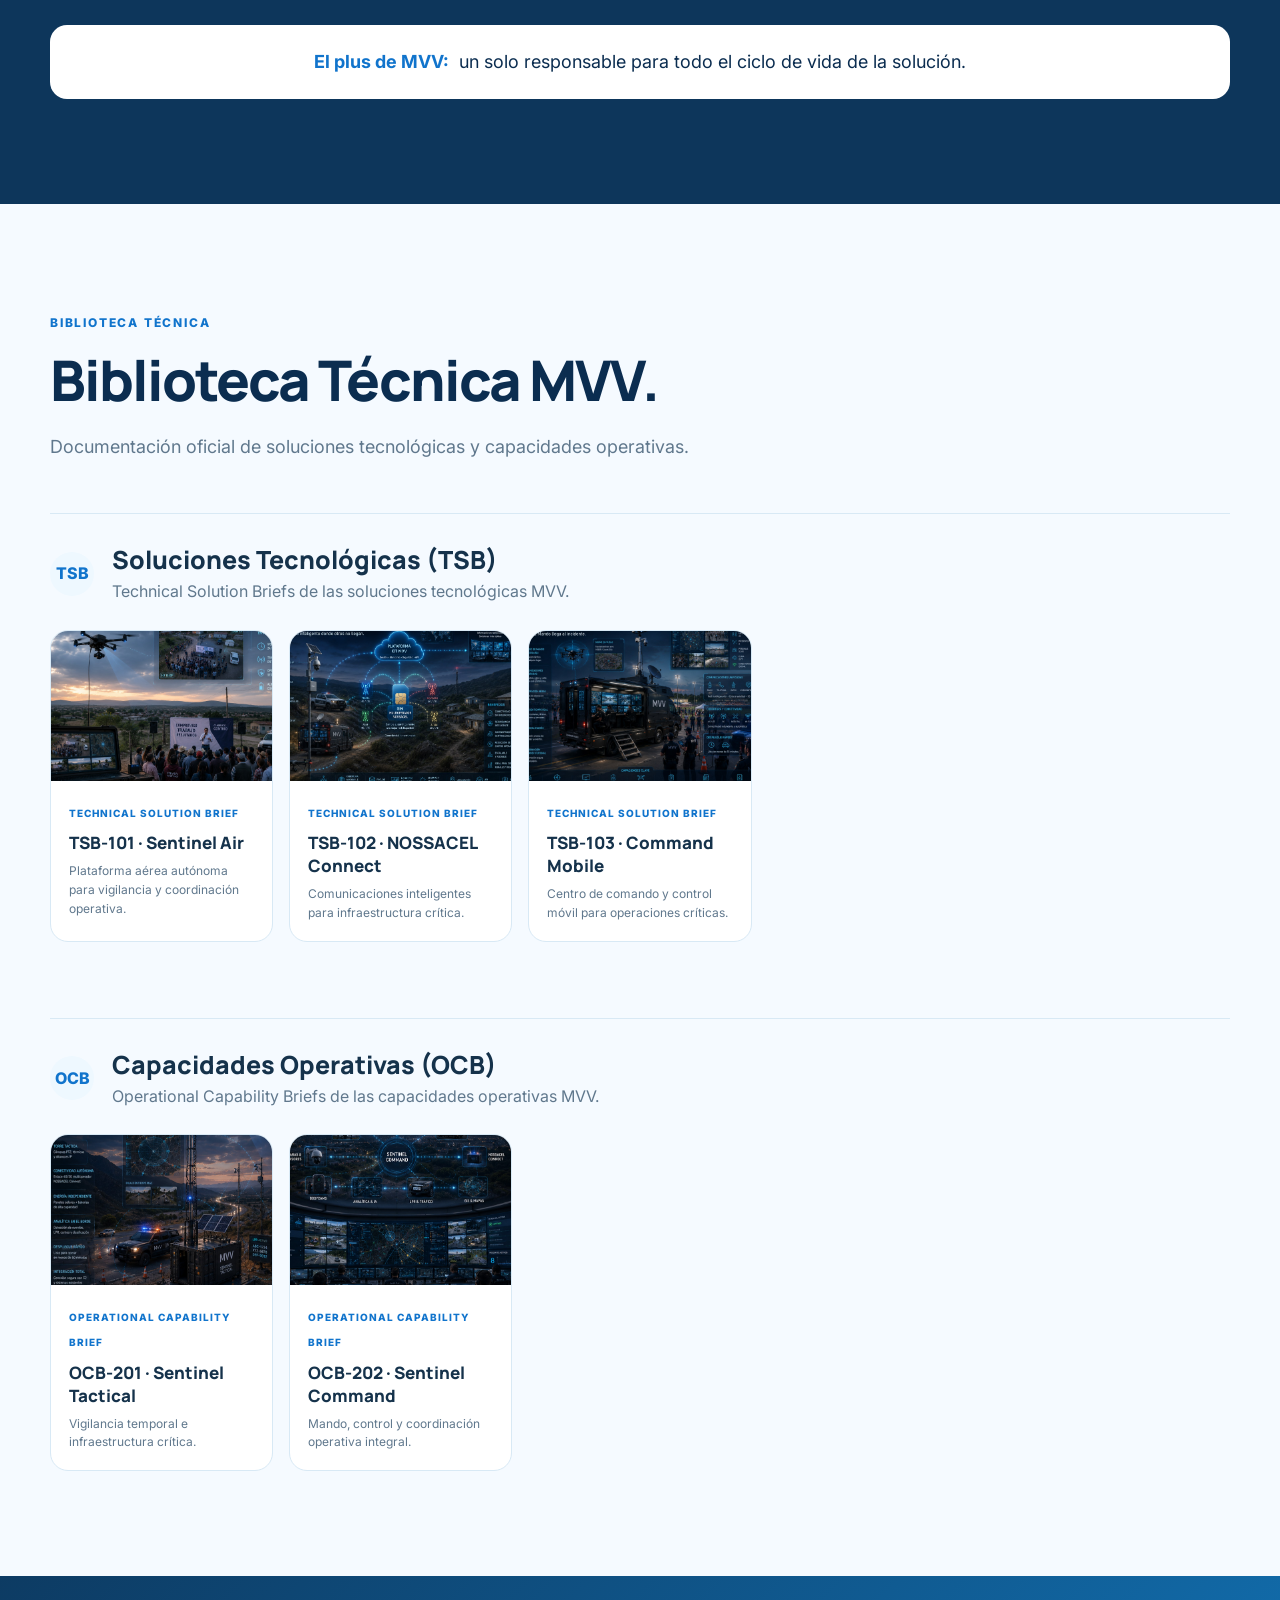
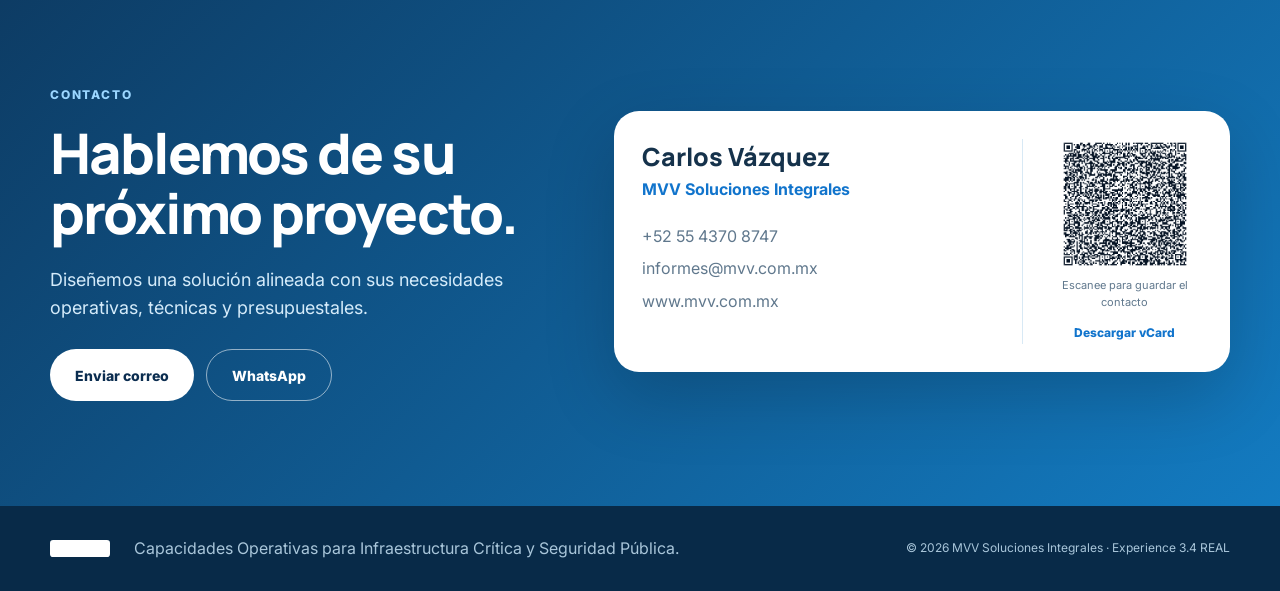
==== commit 566176c6: "MVV Experience 3.4 REAL – Configuration Edition." ====
--- a/index.html
+++ b/index.html
@@ -5,7 +5,7 @@
   <meta name="viewport" content="width=device-width, initial-scale=1">
   <meta name="application-name" content="MVV Experience 3.4">
   <meta name="description" content="MVV Experience 3.4: soluciones tecnológicas, capacidades operativas y servicios profesionales para infraestructura crítica y seguridad pública.">
-  <title>MVV Experience 3.4</title>
+  <title>MVV Experience 3.4 REAL</title>
   <link rel="preconnect" href="https://fonts.googleapis.com">
   <link rel="preconnect" href="https://fonts.gstatic.com" crossorigin>
   <link href="https://fonts.googleapis.com/css2?family=Inter:wght@400;500;600;700;800&family=Manrope:wght@600;700;800&display=swap" rel="stylesheet">
@@ -16,7 +16,7 @@
   <div class="container nav-wrap">
     <a href="#inicio" class="brand" aria-label="MVV inicio">
       <img src="assets/images/mvv-logo.svg" alt="MVV Soluciones Integrales">
-      <span>Experience 3.4</span>
+      <span>Experience 3.4 REAL</span>
     </a>
     <button class="menu-toggle" aria-label="Abrir menú" aria-expanded="false"><span></span><span></span><span></span></button>
     <nav class="main-nav" aria-label="Navegación principal">
@@ -152,14 +152,14 @@
 <section class="section docs" id="documentacion">
   <div class="container">
     <div class="section-head reveal"><span class="eyebrow">Biblioteca Técnica</span><h2>Biblioteca Técnica MVV.</h2><p>Documentación oficial de soluciones tecnológicas y capacidades operativas.</p></div>
-    <div class="family-title reveal"><span>TSB</span><div><h3>Soluciones Tecnológicas (TSB)</h3><p>Technical Solution Briefs de las soluciones tecnológicas MVV.</p></div></div>
-    <div class="docs-grid">
+    <div id="tsb-library-title" class="family-title reveal"><span>TSB</span><div><h3>Soluciones Tecnológicas (TSB)</h3><p>Technical Solution Briefs de las soluciones tecnológicas MVV.</p></div></div>
+    <div id="tsb-library-grid" class="docs-grid">
       <a class="doc-card reveal" data-doc="tsb101" href="#"><img src="assets/images/sentinel-air.jpg" alt="TSB-101 MVV Sentinel Air"><div><span>Technical Solution Brief</span><h3>TSB-101 · Sentinel Air</h3><p>Plataforma aérea autónoma para vigilancia y coordinación operativa.</p></div></a>
       <a class="doc-card reveal" data-doc="tsb102" href="#"><img src="assets/images/connect.jpg" alt="TSB-102 MVV NOSSACEL Connect"><div><span>Technical Solution Brief</span><h3>TSB-102 · NOSSACEL Connect</h3><p>Comunicaciones inteligentes para infraestructura crítica.</p></div></a>
       <a class="doc-card reveal" data-doc="tsb103" href="#"><img src="assets/images/mobile-command.jpg" alt="TSB-103 MVV Command Mobile"><div><span>Technical Solution Brief</span><h3>TSB-103 · Command Mobile</h3><p>Centro de comando y control móvil para operaciones críticas.</p></div></a>
     </div>
-    <div class="family-title operational reveal"><span>OCB</span><div><h3>Capacidades Operativas (OCB)</h3><p>Operational Capability Briefs de las capacidades operativas MVV.</p></div></div>
-    <div class="docs-grid">
+    <div id="ocb-library-title" class="family-title operational reveal"><span>OCB</span><div><h3>Capacidades Operativas (OCB)</h3><p>Operational Capability Briefs de las capacidades operativas MVV.</p></div></div>
+    <div id="ocb-library-grid" class="docs-grid">
       <a class="doc-card reveal" data-doc="ocb201" href="#"><img src="assets/images/sentinel-tactical.jpg" alt="OCB-201 MVV Sentinel Tactical"><div><span>Operational Capability Brief</span><h3>OCB-201 · Sentinel Tactical</h3><p>Vigilancia temporal e infraestructura crítica.</p></div></a>
       <a class="doc-card reveal" data-doc="ocb202" href="#"><img src="assets/images/sentinel-command.jpg" alt="OCB-202 MVV Sentinel Command"><div><span>Operational Capability Brief</span><h3>OCB-202 · Sentinel Command</h3><p>Mando, control y coordinación operativa integral.</p></div></a>
     </div>
@@ -181,7 +181,7 @@
 </section>
 </main>
 
-<footer><div class="container"><img src="assets/images/mvv-logo.svg" alt="MVV"><p>Capacidades Operativas para Infraestructura Crítica y Seguridad Pública.</p><span>© 2026 MVV Soluciones Integrales · Experience 3.4</span></div></footer>
-<script src="config.js?v=3.3"></script><script src="script.js?v=3.3"></script>
+<footer><div class="container"><img src="assets/images/mvv-logo.svg" alt="MVV"><p>Capacidades Operativas para Infraestructura Crítica y Seguridad Pública.</p><span>© 2026 MVV Soluciones Integrales · Experience 3.4 REAL</span></div></footer>
+<script src="config.js?v=3.4-real-20260804"></script><script src="script.js?v=3.4-real-20260804"></script>
 </body>
 </html>
--- a/styles.css
+++ b/styles.css
@@ -3,3 +3,6 @@
 /* MVV 3.4: presentación del mensaje cuando los precios están ocultos */
 .investment.price-hidden { display:flex; align-items:center; justify-content:center; min-height:86px; text-align:center; }
 .investment.price-hidden small { font-size:1rem; font-weight:700; line-height:1.35; }
+
+/* MVV 3.4 REAL: ocultamiento controlado desde config.js */
+.mvv-config-hidden{display:none!important;}
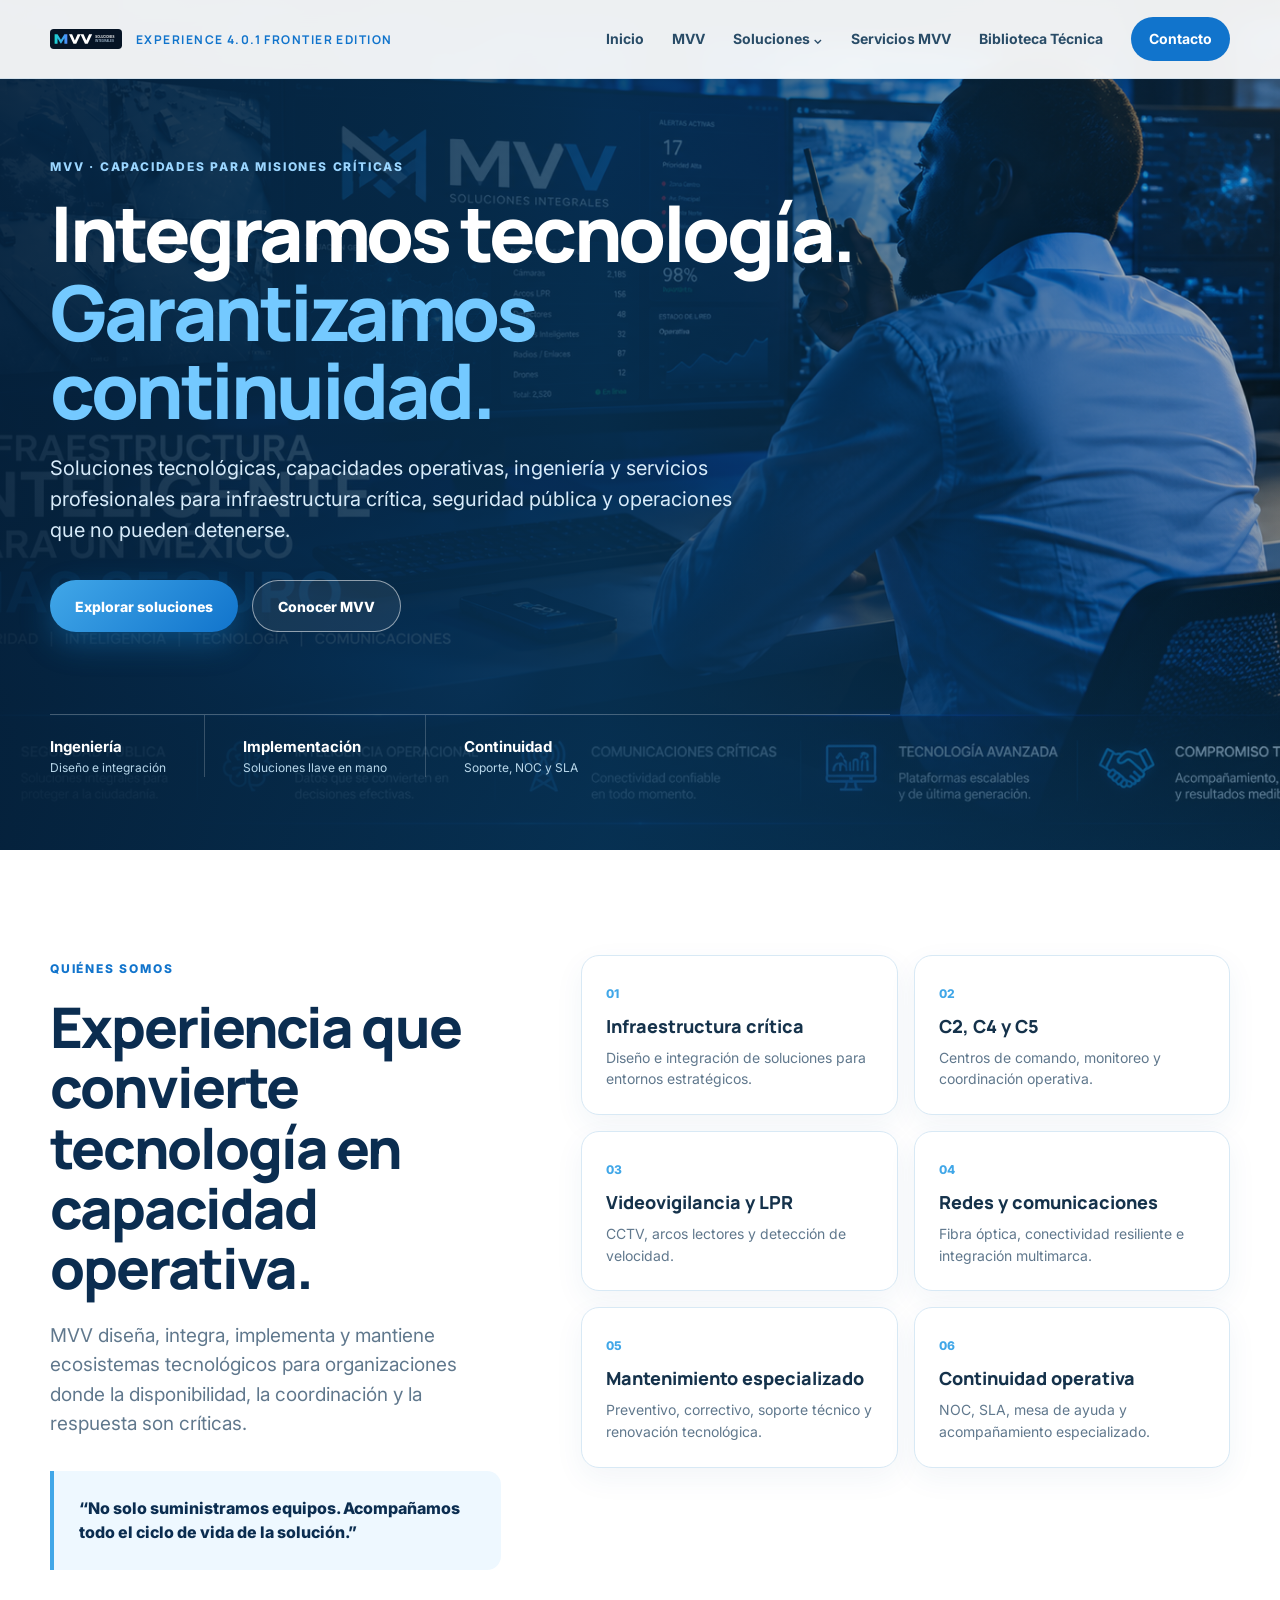
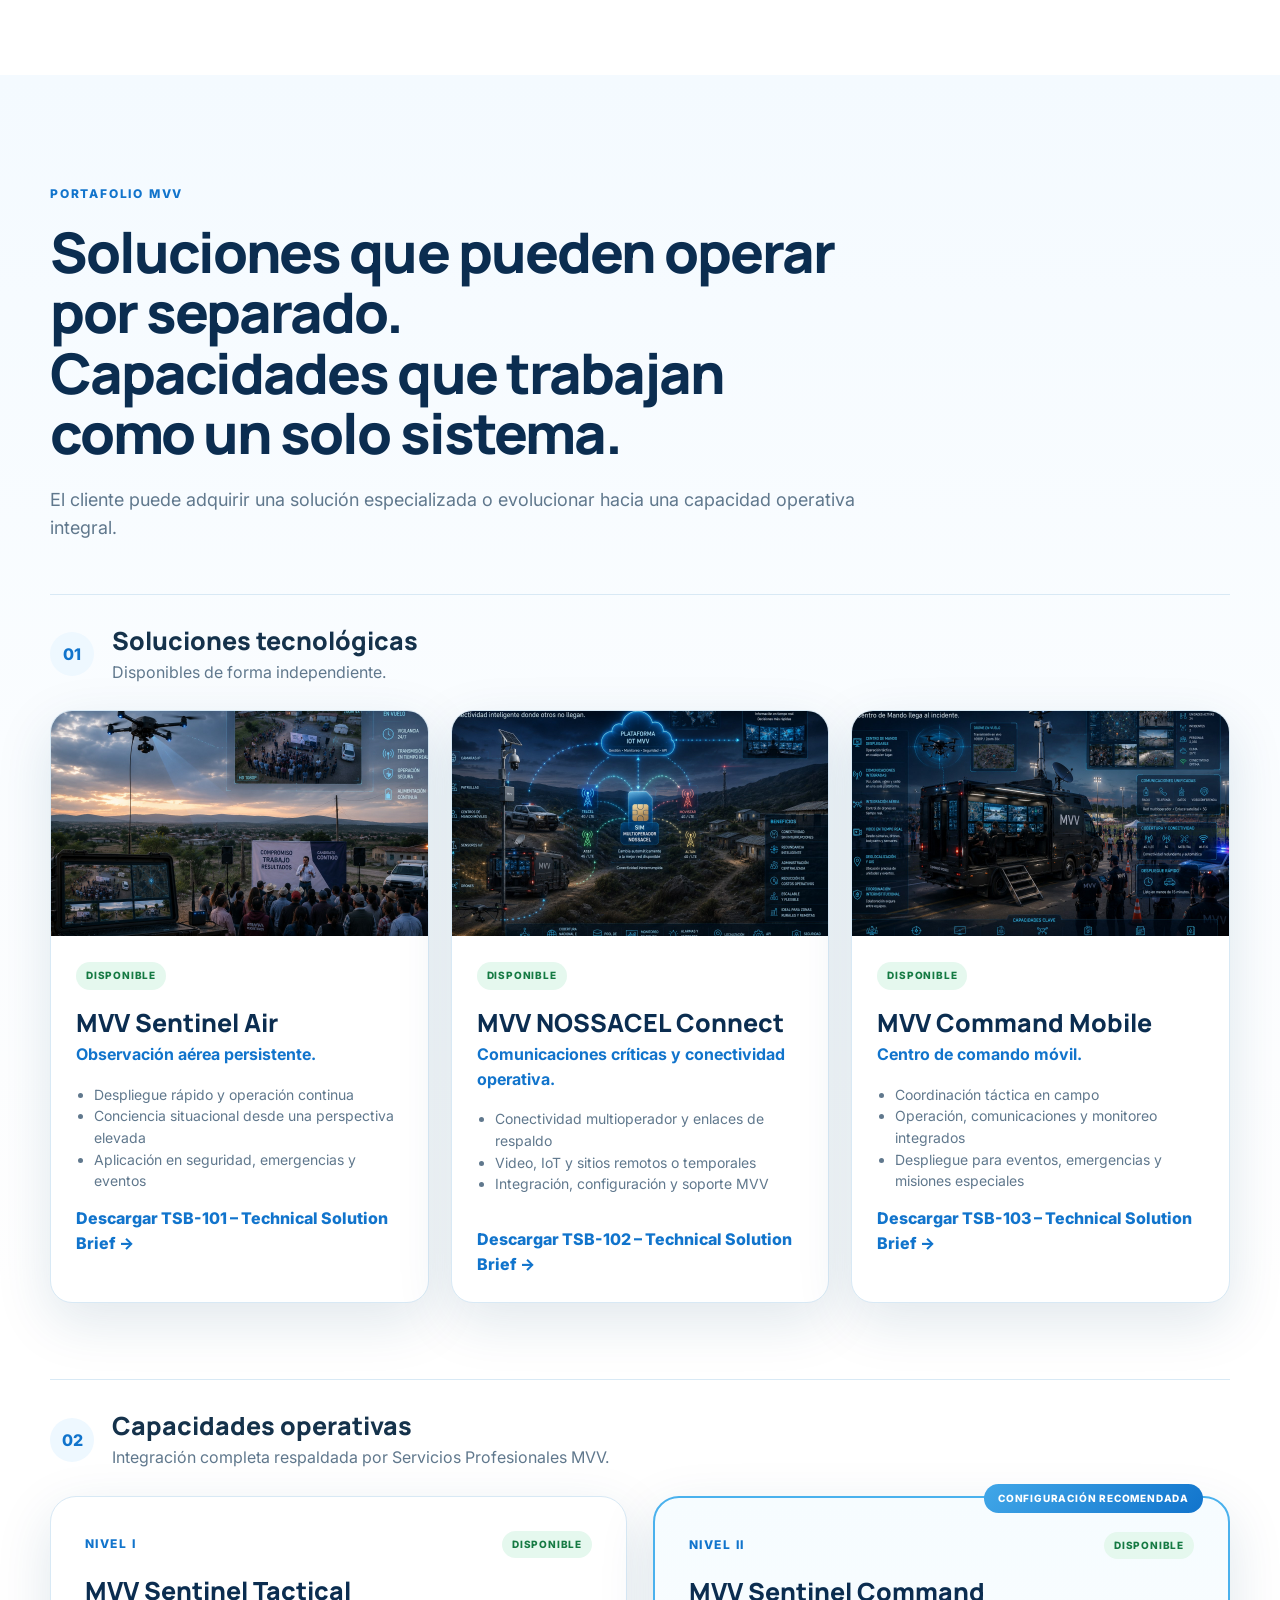
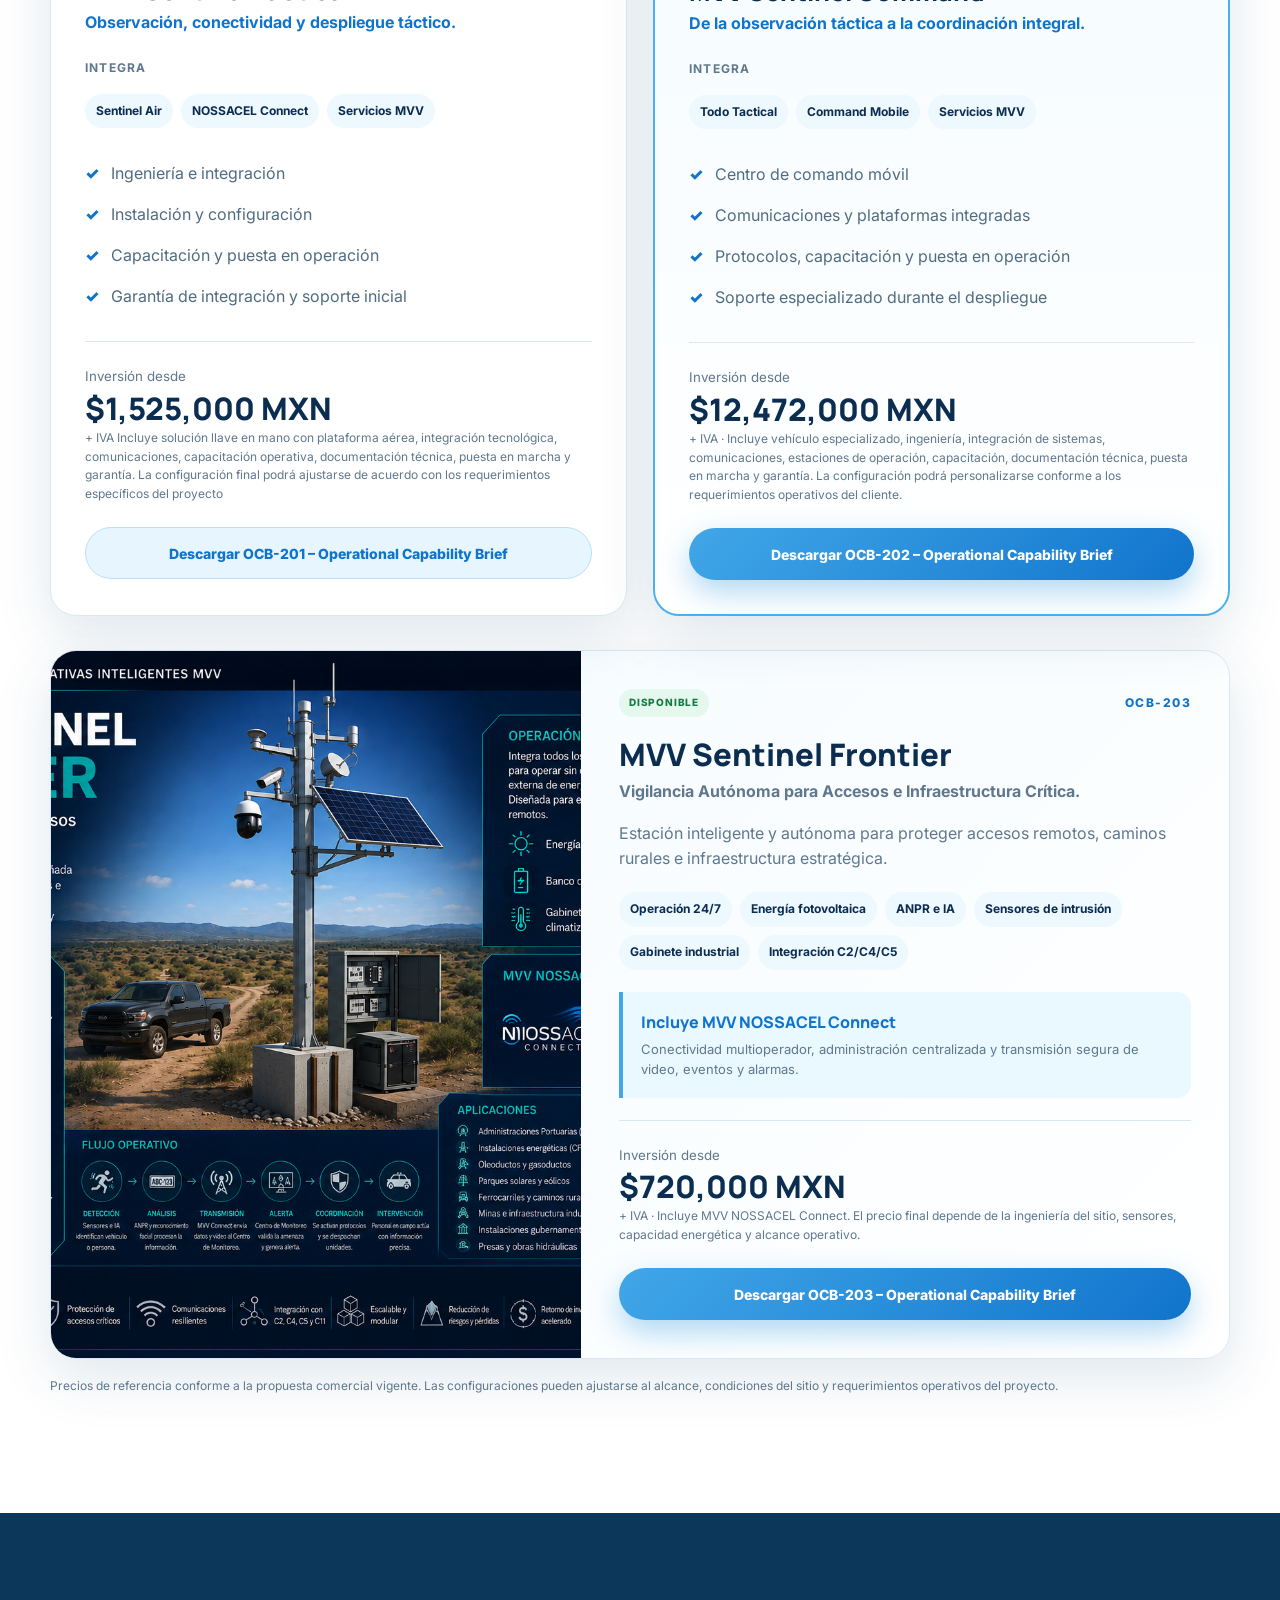
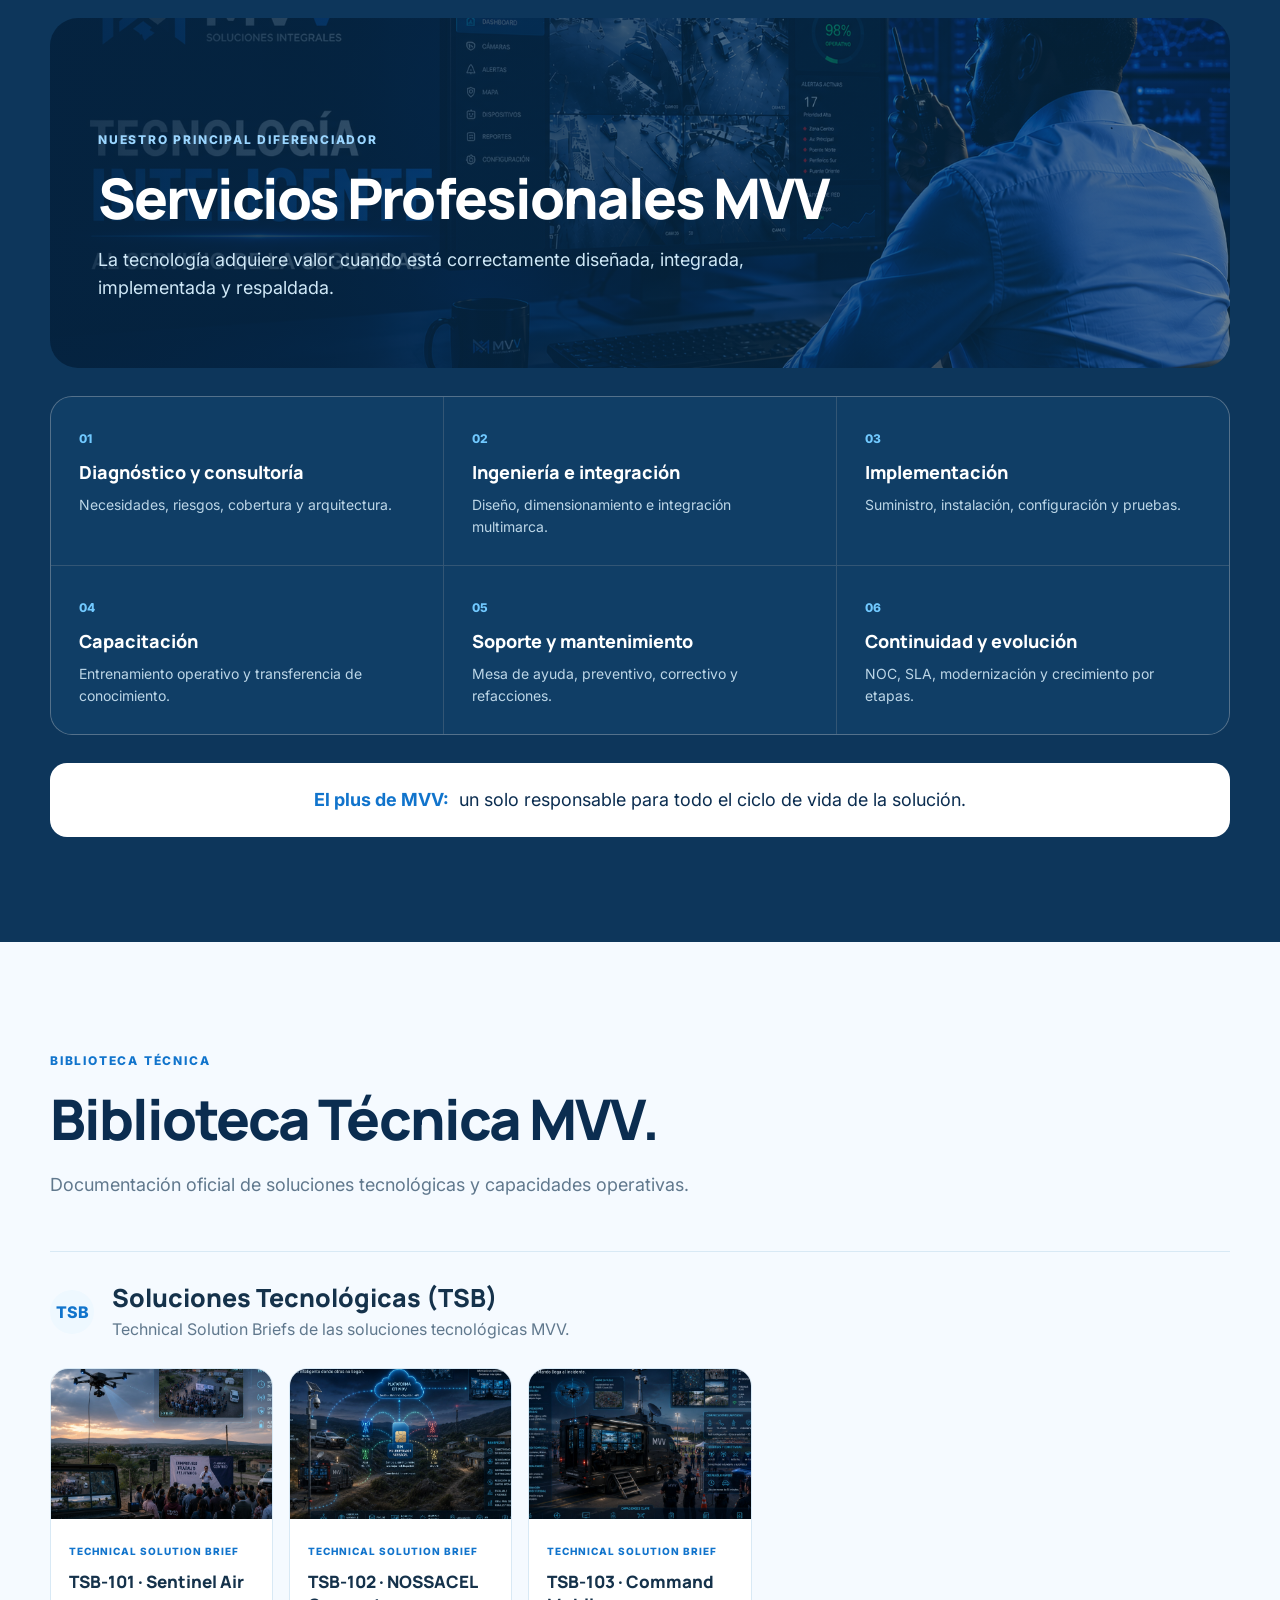
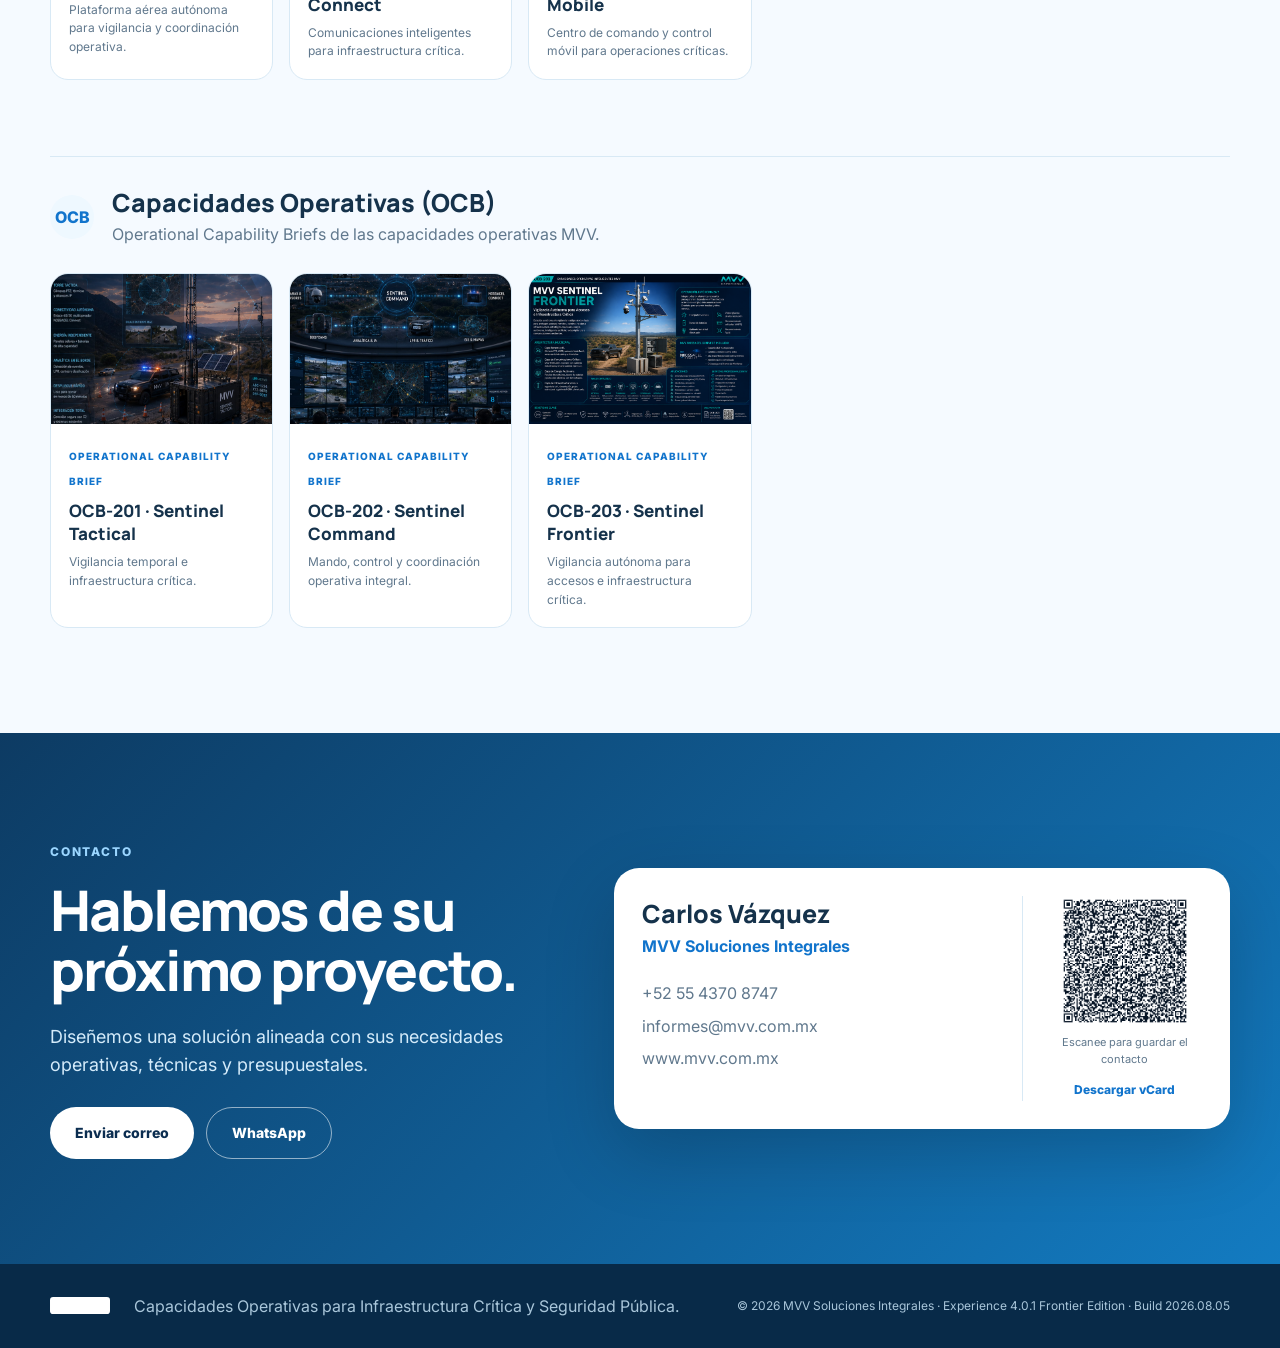
==== commit be3df4da: "MVV servicios integrales 4.0" ====
--- a/index.html
+++ b/index.html
@@ -3,20 +3,23 @@
 <head>
   <meta charset="utf-8">
   <meta name="viewport" content="width=device-width, initial-scale=1">
-  <meta name="application-name" content="MVV Experience 3.4">
-  <meta name="description" content="MVV Experience 3.4: soluciones tecnológicas, capacidades operativas y servicios profesionales para infraestructura crítica y seguridad pública.">
-  <title>MVV Experience 3.4 REAL</title>
+  <meta http-equiv="Cache-Control" content="no-cache, no-store, must-revalidate">
+  <meta http-equiv="Pragma" content="no-cache">
+  <meta http-equiv="Expires" content="0">
+  <meta name="application-name" content="MVV Experience 4.0.1 Frontier Edition">
+  <meta name="description" content="MVV Experience 4.0.1 Frontier Edition: soluciones tecnológicas, capacidades operativas y servicios profesionales para infraestructura crítica y seguridad pública.">
+  <title>MVV Experience 4.0.1 Frontier Edition</title>
   <link rel="preconnect" href="https://fonts.googleapis.com">
   <link rel="preconnect" href="https://fonts.gstatic.com" crossorigin>
   <link href="https://fonts.googleapis.com/css2?family=Inter:wght@400;500;600;700;800&family=Manrope:wght@600;700;800&display=swap" rel="stylesheet">
-  <link rel="stylesheet" href="styles.css?v=3.3">
+  <link rel="stylesheet" href="styles.css?v=4.0.1-frontier-20260805">
 </head>
 <body>
 <header class="site-header" id="top">
   <div class="container nav-wrap">
     <a href="#inicio" class="brand" aria-label="MVV inicio">
       <img src="assets/images/mvv-logo.svg" alt="MVV Soluciones Integrales">
-      <span>Experience 3.4 REAL</span>
+      <span id="mvv-brand-version">Experience 4.0.1 Frontier Edition</span>
     </a>
     <button class="menu-toggle" aria-label="Abrir menú" aria-expanded="false"><span></span><span></span><span></span></button>
     <nav class="main-nav" aria-label="Navegación principal">
@@ -32,7 +35,7 @@
           <strong>Capacidades operativas</strong>
           <a href="#tactical">MVV Sentinel Tactical</a>
           <a href="#command">MVV Sentinel Command</a>
-          <a href="#c11">C11 Seguridad Inteligente</a>
+          <a href="#frontier">MVV Sentinel Frontier</a>
         </div>
       </div>
       <a href="#servicios">Servicios MVV</a>
@@ -126,9 +129,20 @@
       </article>
     </div>
 
-    <article class="c11-card reveal" id="c11">
-      <div><span class="status developing">PROXIMAMENTE</span><h3>C11 Seguridad Inteligente</h3><p>La siguiente evolución de MVV hacia plataformas de inteligencia, analítica, automatización y coordinación avanzada para infraestructura crítica y seguridad pública.</p></div>
-      <div class="c11-mark">C11<span>visión tecnológica</span></div>
+    <article class="frontier-card reveal" id="frontier">
+      <div class="frontier-image"><img src="assets/images/sentinel-frontier-ocb203.png" alt="MVV Sentinel Frontier vigilancia autónoma"></div>
+      <div class="frontier-content">
+        <div class="frontier-top"><span class="status available">Disponible</span><span class="level">OCB-203</span></div>
+        <h3 data-bind="frontier.title">MVV Sentinel Frontier</h3>
+        <p class="package-sub" data-bind="frontier.subtitle">Vigilancia Autónoma para Accesos e Infraestructura Crítica.</p>
+        <p data-bind="frontier.description">Estación inteligente y autónoma para proteger accesos remotos, caminos rurales e infraestructura estratégica.</p>
+        <div class="frontier-features">
+          <span>Operación 24/7</span><span>Energía fotovoltaica</span><span>ANPR e IA</span><span>Sensores de intrusión</span><span>Gabinete industrial</span><span>Integración C2/C4/C5</span>
+        </div>
+        <div class="frontier-connect"><strong>Incluye MVV NOSSACEL Connect</strong><p>Conectividad multioperador, administración centralizada y transmisión segura de video, eventos y alarmas.</p></div>
+        <div class="investment frontier-investment" id="price-frontier"><small data-bind="prices.frontier.label">Inversión desde</small><strong data-bind="prices.frontier.amount">$720,000 MXN</strong><span data-bind="prices.frontier.note">+ IVA · Configuración sujeta a ingeniería del sitio y alcance operativo.</span></div>
+        <a class="btn btn-primary full" data-doc="ocb203" href="#">Descargar OCB-203 – Operational Capability Brief</a>
+      </div>
     </article>
     <p class="commercial-note">Precios de referencia conforme a la propuesta comercial vigente. Las configuraciones pueden ajustarse al alcance, condiciones del sitio y requerimientos operativos del proyecto.</p>
   </div>
@@ -162,6 +176,7 @@
     <div id="ocb-library-grid" class="docs-grid">
       <a class="doc-card reveal" data-doc="ocb201" href="#"><img src="assets/images/sentinel-tactical.jpg" alt="OCB-201 MVV Sentinel Tactical"><div><span>Operational Capability Brief</span><h3>OCB-201 · Sentinel Tactical</h3><p>Vigilancia temporal e infraestructura crítica.</p></div></a>
       <a class="doc-card reveal" data-doc="ocb202" href="#"><img src="assets/images/sentinel-command.jpg" alt="OCB-202 MVV Sentinel Command"><div><span>Operational Capability Brief</span><h3>OCB-202 · Sentinel Command</h3><p>Mando, control y coordinación operativa integral.</p></div></a>
+      <a class="doc-card reveal" data-doc="ocb203" href="#"><img src="assets/images/sentinel-frontier-ocb203.png" alt="OCB-203 MVV Sentinel Frontier"><div><span>Operational Capability Brief</span><h3>OCB-203 · Sentinel Frontier</h3><p>Vigilancia autónoma para accesos e infraestructura crítica.</p></div></a>
     </div>
     <div id="current-proposals" hidden>
       <div class="family-title reveal"><span>03</span><div><h3>Propuestas vigentes</h3><p>Información técnica y comercial de referencia.</p></div></div>
@@ -181,7 +196,26 @@
 </section>
 </main>
 
-<footer><div class="container"><img src="assets/images/mvv-logo.svg" alt="MVV"><p>Capacidades Operativas para Infraestructura Crítica y Seguridad Pública.</p><span>© 2026 MVV Soluciones Integrales · Experience 3.4 REAL</span></div></footer>
-<script src="config.js?v=3.4-real-20260804"></script><script src="script.js?v=3.4-real-20260804"></script>
+<footer><div class="container"><img src="assets/images/mvv-logo.svg" alt="MVV"><p>Capacidades Operativas para Infraestructura Crítica y Seguridad Pública.</p><span id="mvv-footer-version">© 2026 MVV Soluciones Integrales · Experience 4.0.1 Frontier Edition · Build 2026.08.05</span></div></footer>
+<script>
+(() => {
+  'use strict';
+  const BUILD = '4.0.1-frontier-20260805';
+  const loadScript = (src) => new Promise((resolve, reject) => {
+    const element = document.createElement('script');
+    element.src = src;
+    element.defer = true;
+    element.onload = resolve;
+    element.onerror = reject;
+    document.body.appendChild(element);
+  });
+
+  // config.js se solicita con una marca de tiempo nueva en cada carga.
+  // Así Safari no reutiliza una configuración anterior.
+  loadScript(`config.js?v=${Date.now()}`)
+    .then(() => loadScript(`script.js?v=${BUILD}`))
+    .catch((error) => console.error('No fue posible cargar la configuración MVV.', error));
+})();
+</script>
 </body>
 </html>
--- a/styles.css
+++ b/styles.css
@@ -6,3 +6,17 @@
 
 /* MVV 3.4 REAL: ocultamiento controlado desde config.js */
 .mvv-config-hidden{display:none!important;}
+
+
+/* MVV 3.5 Stable: identificación de versión */
+#mvv-footer-version{white-space:nowrap}
+@media(max-width:700px){#mvv-footer-version{white-space:normal}}
+
+/* MVV Experience 4.0 — Sentinel Frontier */
+.frontier-card{margin-top:34px;display:grid;grid-template-columns:minmax(300px,.9fr) 1.1fr;border:1px solid var(--line);border-radius:26px;overflow:hidden;background:linear-gradient(135deg,#f4fbff,#fff);box-shadow:var(--shadow)}
+.frontier-image{min-height:520px;background:#082f53}.frontier-image img{width:100%;height:100%;object-fit:cover}
+.frontier-content{padding:38px}.frontier-top{display:flex;justify-content:space-between;align-items:center}.frontier-content h3{font:800 31px Manrope;margin:16px 0 4px;color:var(--navy)}
+.frontier-content>p{color:var(--muted)}.frontier-features{display:flex;flex-wrap:wrap;gap:8px;margin:22px 0}.frontier-features span{background:var(--pale);color:var(--navy);font-size:12px;font-weight:700;padding:8px 11px;border-radius:999px}
+.frontier-connect{margin:22px 0;padding:18px;border-left:4px solid var(--blue2);background:#eaf8ff;border-radius:0 14px 14px 0}.frontier-connect strong{color:var(--blue);font:800 16px Manrope}.frontier-connect p{margin:5px 0 0;color:var(--muted);font-size:13px}
+.frontier-investment{margin-top:6px}
+@media(max-width:800px){.frontier-card{grid-template-columns:1fr}.frontier-image{min-height:300px}.frontier-content{padding:26px}}
